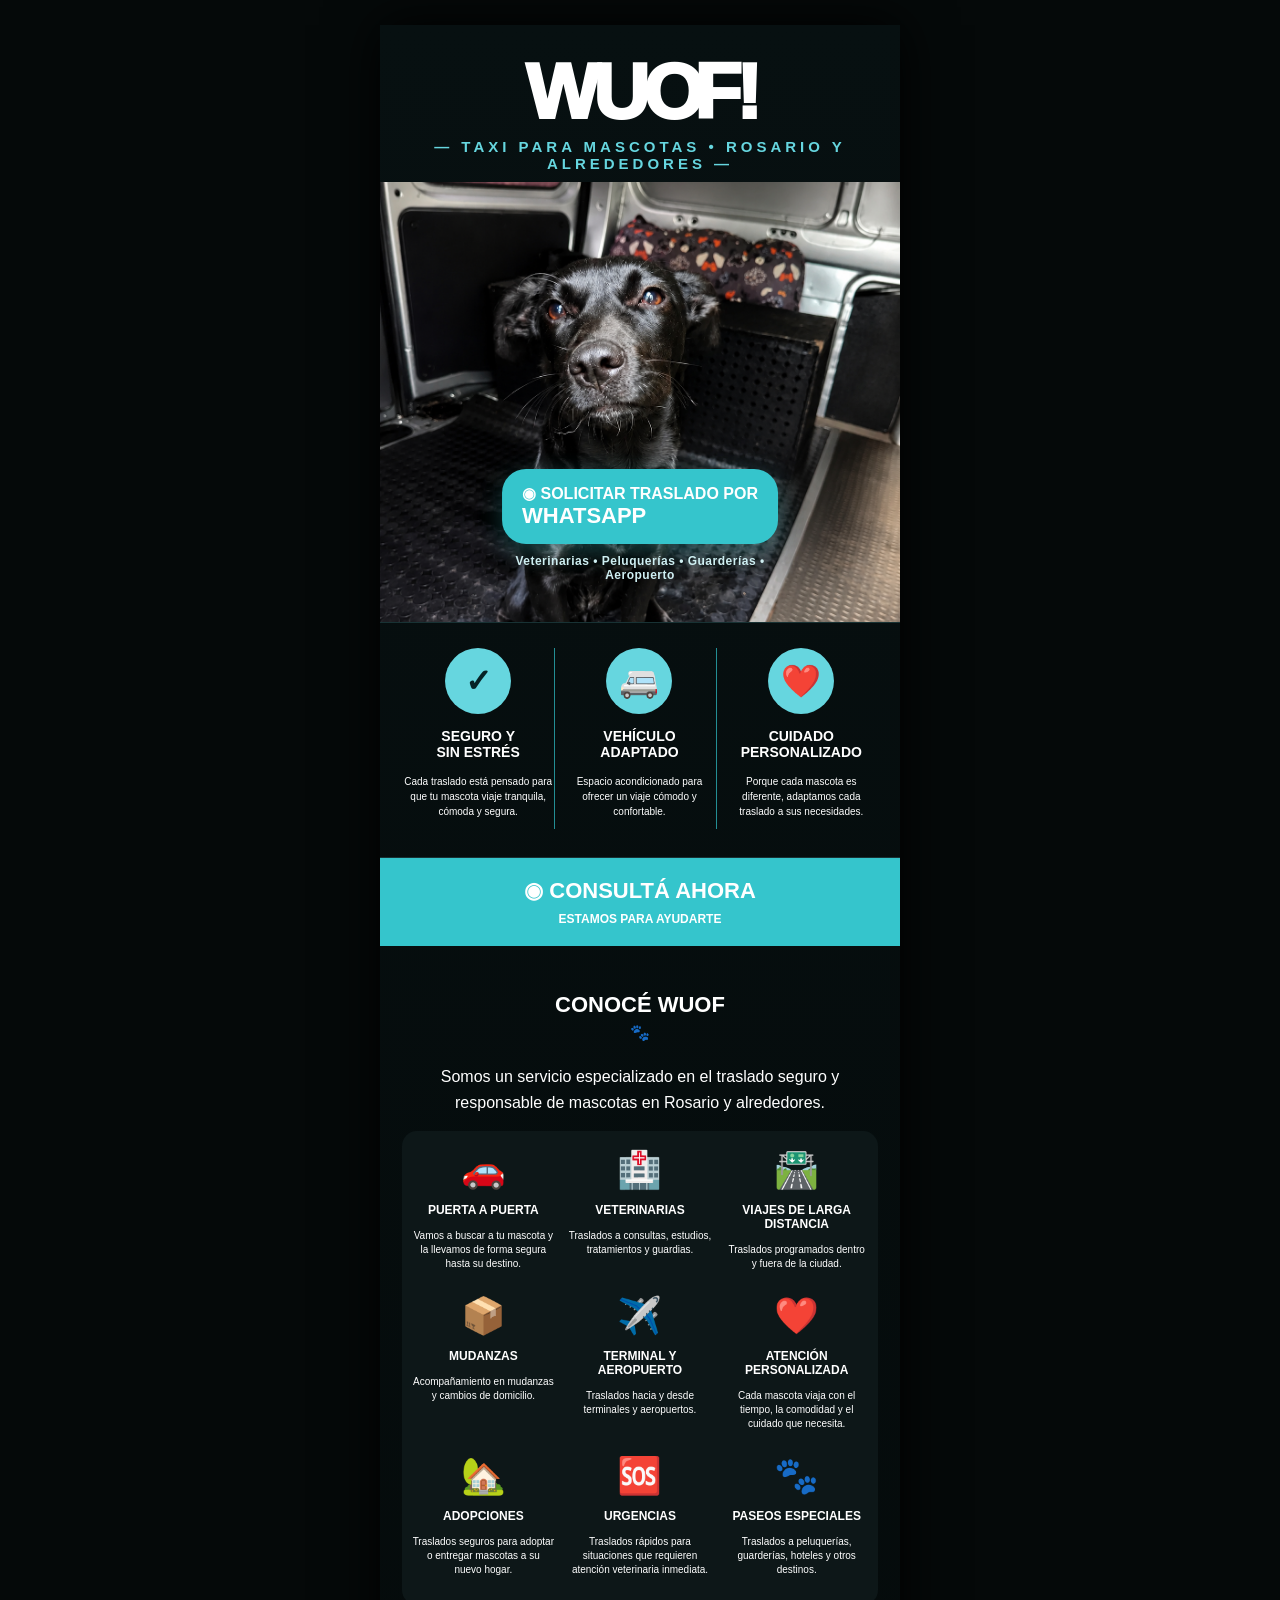
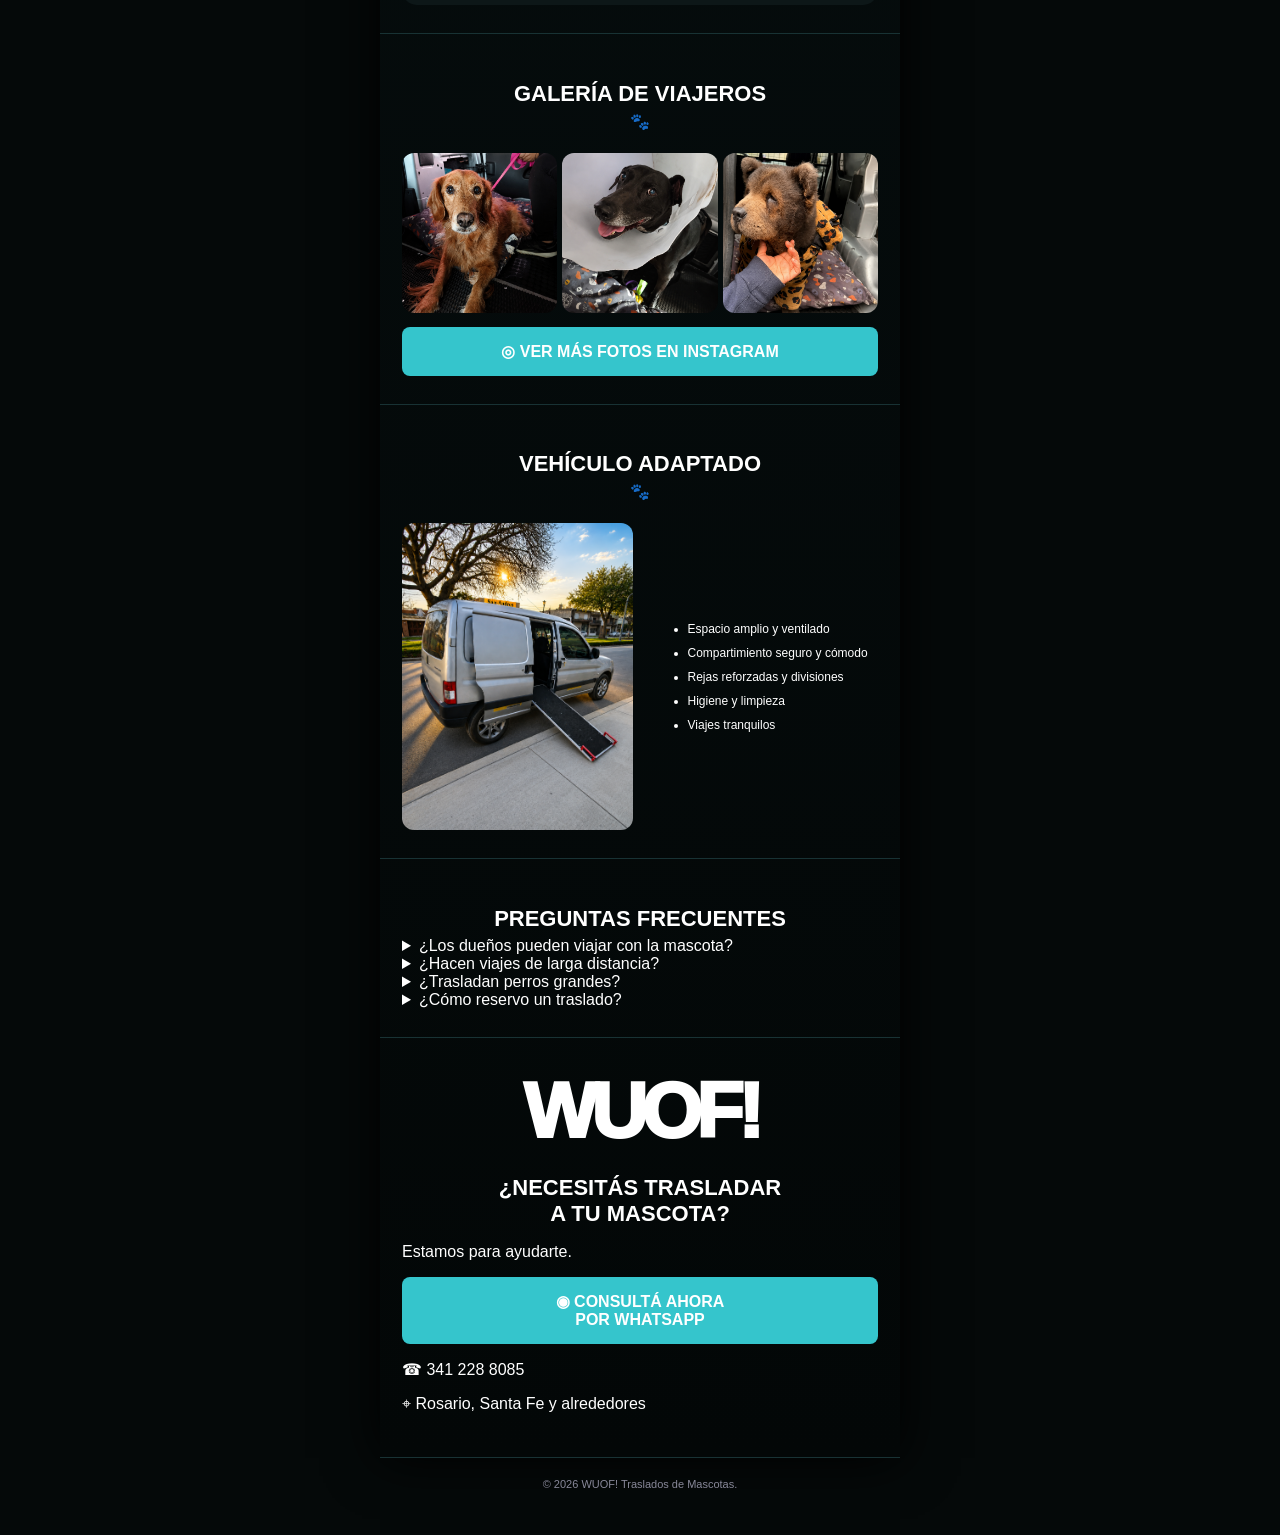
==== index.html @ 1bfb5308 "Update index.html" ====
<!DOCTYPE html>

<html lang="es">
<head>
<meta charset="utf-8"/>
<meta content="width=device-width,initial-scale=1" name="viewport"/>

<title>WUOF! Traslados de Mascotas Rosario</title>
<meta content="Traslados de mascotas en Rosario y alrededores. Viajes seguros, cómodos y puerta a puerta." name="description"/>
<link href="styles.css" rel="stylesheet"/>
</head>
   <!-- Google tag (gtag.js) -->
<script async src="https://www.googletagmanager.com/gtag/js?id=G-V765G25Z3Q"></script>
<script>
  window.dataLayer = window.dataLayer || [];
  function gtag(){dataLayer.push(arguments);}
  gtag('js', new Date());

  gtag('config', 'G-V765G25Z3Q');
</script>
<body>
<main>
<section class="hero">
<div class="brand">WU<span>O</span>F!</div>
<div class="subtitle">— TAXI PARA MASCOTAS • ROSARIO Y ALREDEDORES —</div>
<div class="hero-photo"></div>
<div class="hero-copy">
<a class="btn"    href="https://wa.me/543412288085"    onclick="gtag('event','conversion',{'send_to':'AW-17655252370/CONVERSION_LABEL'});">◉  SOLICITAR TRASLADO POR<br/><b>WHATSAPP</b></a><p class="hero-mini">Veterinarias • Peluquerías • Guarderías • Aeropuerto</p></div>
</section>
<section class="features">
<article><div class="icon">✓</div><h3>SEGURO Y<br/>SIN ESTRÉS</h3><p>Cada traslado está pensado para que tu mascota viaje tranquila, cómoda y segura.</p></article>
<article><div class="icon">🚐</div><h3>VEHÍCULO<br/>ADAPTADO</h3><p>Espacio acondicionado para ofrecer un viaje cómodo y confortable.</p></article>
<article><div class="icon">❤️</div><h3>CUIDADO<br/>PERSONALIZADO</h3><p>Porque cada mascota es diferente, adaptamos cada traslado a sus necesidades.</p></article>
</section>
<a class="cta-wide"    href="https://wa.me/543412288085"    onclick="gtag('event','conversion',{'send_to':'AW-17655252370/CONVERSION_LABEL'});">◉ CONSULTÁ AHORA<small>ESTAMOS PARA AYUDARTE</small></a>
<section>
<h2>CONOCÉ WUOF</h2><div class="paw">🐾</div>
<p class="intro">Somos un servicio especializado en el traslado seguro y responsable de mascotas en Rosario y alrededores.</p>
<div class="grid">
<article><b>🚗</b><h3>PUERTA A PUERTA</h3><p>Vamos a buscar a tu mascota y la llevamos de forma segura hasta su destino.</p></article>
<article><b>🏥</b><h3>VETERINARIAS</h3><p>Traslados a consultas, estudios, tratamientos y guardias.</p></article>
<article><b>🛣️</b><h3>VIAJES DE LARGA DISTANCIA</h3><p>Traslados programados dentro y fuera de la ciudad.</p></article>
<article><b>📦</b><h3>MUDANZAS</h3><p>Acompañamiento en mudanzas y cambios de domicilio.</p></article>
<article><b>✈️</b><h3>TERMINAL Y AEROPUERTO</h3><p>Traslados hacia y desde terminales y aeropuertos.</p></article>
<article><b>❤️</b><h3>ATENCIÓN PERSONALIZADA</h3><p>Cada mascota viaja con el tiempo, la comodidad y el cuidado que necesita.</p></article>
<article><b>🏡</b><h3>ADOPCIONES</h3><p>Traslados seguros para adoptar o entregar mascotas a su nuevo hogar.</p></article>
<article><b>🆘</b><h3>URGENCIAS</h3><p>Traslados rápidos para situaciones que requieren atención veterinaria inmediata.</p></article>
<article><b>🐾</b><h3>PASEOS ESPECIALES</h3><p>Traslados a peluquerías, guarderías, hoteles y otros destinos.</p></article>
</div>
</section>
<section><h2>GALERÍA DE VIAJEROS</h2><div class="paw">🐾</div>
<div class="gallery">
<img alt="" src="hero5.png"/>
<img alt="" src="hero4.png"/>
<img alt="" src="hero3.png"/>
</div>
<a class="btn block" href="https://www.instagram.com/taximascotasrosario/">◎ VER MÁS FOTOS EN INSTAGRAM</a></section>
<section><h2>VEHÍCULO ADAPTADO</h2><div class="paw">🐾</div>
<div class="vehicle"><img alt="Vehículo" src="hero.png" style="width:100%;border-radius:12px"/><ul><li>Espacio amplio y ventilado</li><li>Compartimiento seguro y cómodo</li><li>Rejas reforzadas y divisiones</li><li>Higiene y limpieza</li><li>Viajes tranquilos</li></ul></div>
</section>
<section><h2>PREGUNTAS FRECUENTES</h2>
<details><summary>¿Los dueños pueden viajar con la mascota?</summary><p>Si, trasladamos a la mascota y a su dueño o tutor responsable.</p></details>
<details><summary>¿Hacen viajes de larga distancia?</summary><p>Sí, realizamos viajes programados. Consultá destino y disponibilidad.</p></details>
<details><summary>¿Trasladan perros grandes?</summary><p>Si, trasladamos perros de todos los tamaños y peso.</p></details>
<details><summary>¿Cómo reservo un traslado?</summary><p>Escribinos por WhatsApp con origen, destino, fecha y datos de tu mascota.</p></details>
</section>
<section class="contact" id="contacto"><div class="brand small">WUOF!</div><h2>¿NECESITÁS TRASLADAR<br/>A TU MASCOTA?</h2><p>Estamos para ayudarte.</p>
<a class="btn block"    href="https://wa.me/543412288085"    onclick="gtag('event','conversion',{'send_to':'AW-17655252370/CONVERSION_LABEL'});">◉ CONSULTÁ AHORA<br/>POR WHATSAPP</a>
<p class="phone">☎ 341 228 8085</p><p>⌖ Rosario, Santa Fe y alrededores</p></section>
</main>
<footer>© 2026 WUOF! Traslados de Mascotas.</footer>
</body></html>
---- styles.css ----
*{box-sizing:border-box}html{scroll-behavior:smooth}body{margin:0;background:#050909;color:#fff;font-family:Arial,sans-serif}
main{max-width:520px;margin:auto;background:linear-gradient(#071011,#030707)}section{padding:28px 22px;border-bottom:1px solid #183234}
.hero{padding:22px 0 0;position:relative}.brand{text-align:center;font-weight:1000;font-size:78px;letter-spacing:-6px}.brand span{letter-spacing:-10px}.subtitle{text-align:center;color:#66D6DF;font-weight:800;letter-spacing:4px;margin-bottom:10px}
.hero-photo{height:440px;background:url("hero2.png") center center/cover no-repeat;position:relative}.hero-photo:after{display:none}
.hero-copy{
position:absolute;
left:50%;
bottom:28px;
transform:translateX(-50%);
}
.hero-copy .btn{
display:block;
width:max-content;
margin:0;
}
.btn,.cta-wide{background:#35c5cc;color:#fff;text-decoration:none;font-weight:900;border-radius:24px;padding:15px 20px;display:inline-block}
.btn b{font-size:22px}
.features{display:grid;grid-template-columns:repeat(3,1fr);gap:8px;text-align:center;padding-top:25px}
.features article{border-right:1px solid #238e94}.features article:last-child{border:0}
.icon{width:66px;height:66px;border-radius:50%;background:#66D6DF;color:#062225;margin:auto;display:grid;place-items:center;font-size:32px;font-weight:bold}
.features h3{font-size:14px}.features p{font-size:10px;line-height:1.5}
.cta-wide{display:block;border-radius:0;font-size:22px;padding:20px 30px;text-align:center}
.cta-wide small{display:block;font-size:12px;margin:8px 0 0}
h2{text-align:center;font-size:22px;margin-bottom:5px}.paw{text-align:center;color:#66D6DF;margin-bottom:22px}
.intro{text-align:center;line-height:1.6}
.grid{display:grid;grid-template-columns:repeat(3,1fr);gap:14px;background:#0d1718;border-radius:15px;padding:18px 10px}
.grid article{text-align:center}.grid b{font-size:36px;color:#66D6DF}.grid h3{font-size:12px}.grid p{font-size:10px;line-height:1.4}
.gallery{display:grid;grid-template-columns:repeat(3,1fr);gap:5px}
.gallery img{width:100%;height:160px;object-fit:cover;border-radius:12px;display:block}
.block{display:block;text-align:center;margin-top:14px;border-radius:8px}
.vehicle{display:grid;grid-template-columns:1fr 1fr;gap:15px;align-items:center}
.vehicle li{font-size:12px;margin:10px 0}
.social,.reviews,details,.contact,.phone,footer{@media false{}}
footer{max-width:520px;margin:auto;text-align:center;padding:20px;color:#889;font-size:11px}
@media(min-width:700px){body{padding:25px 0}main{box-shadow:0 0 50px #000}}


/* V2 minimal */
.subtitle{font-size:15px}
.hero-mini{
 text-align:center;
 color:#cfeff2;
 font-size:12px;
 font-weight:700;
 margin-top:10px;
 letter-spacing:.5px;
}
.hero-copy .btn{
 box-shadow:0 8px 24px rgba(53,197,204,.28);
}
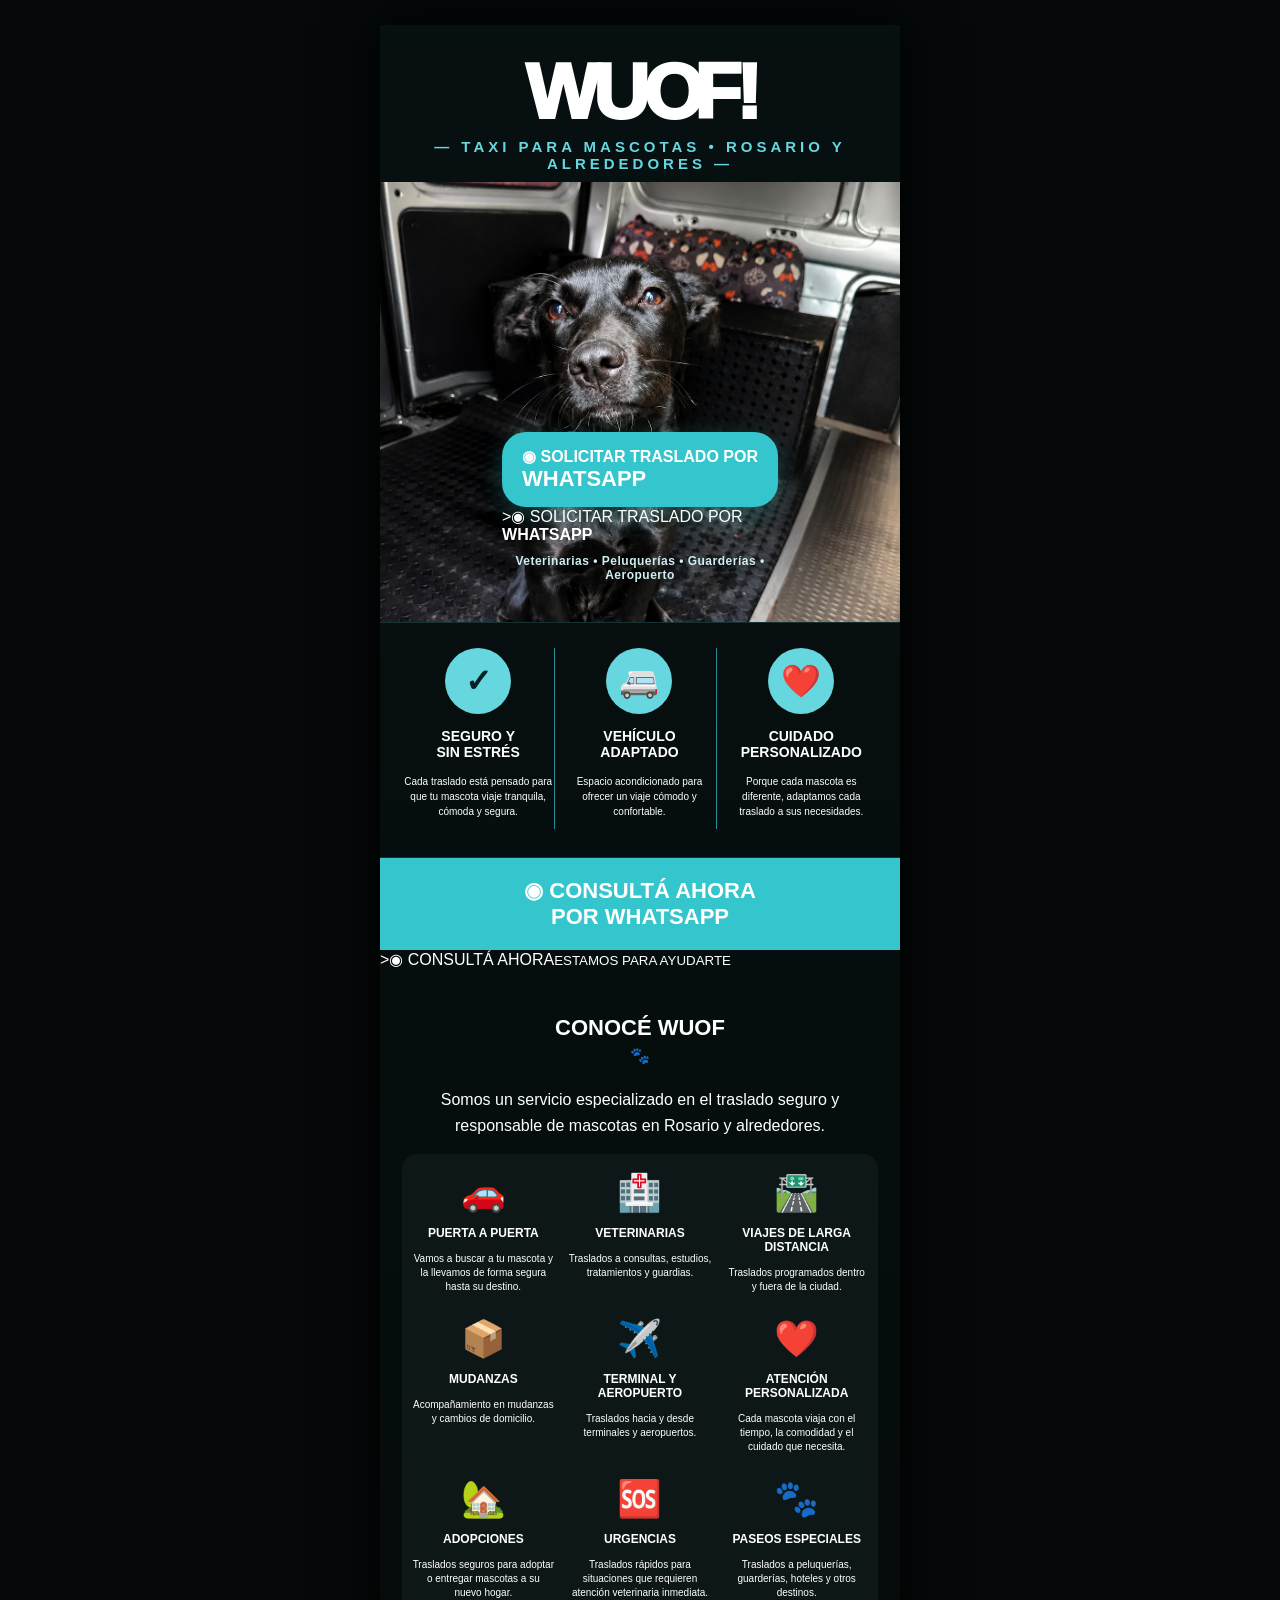
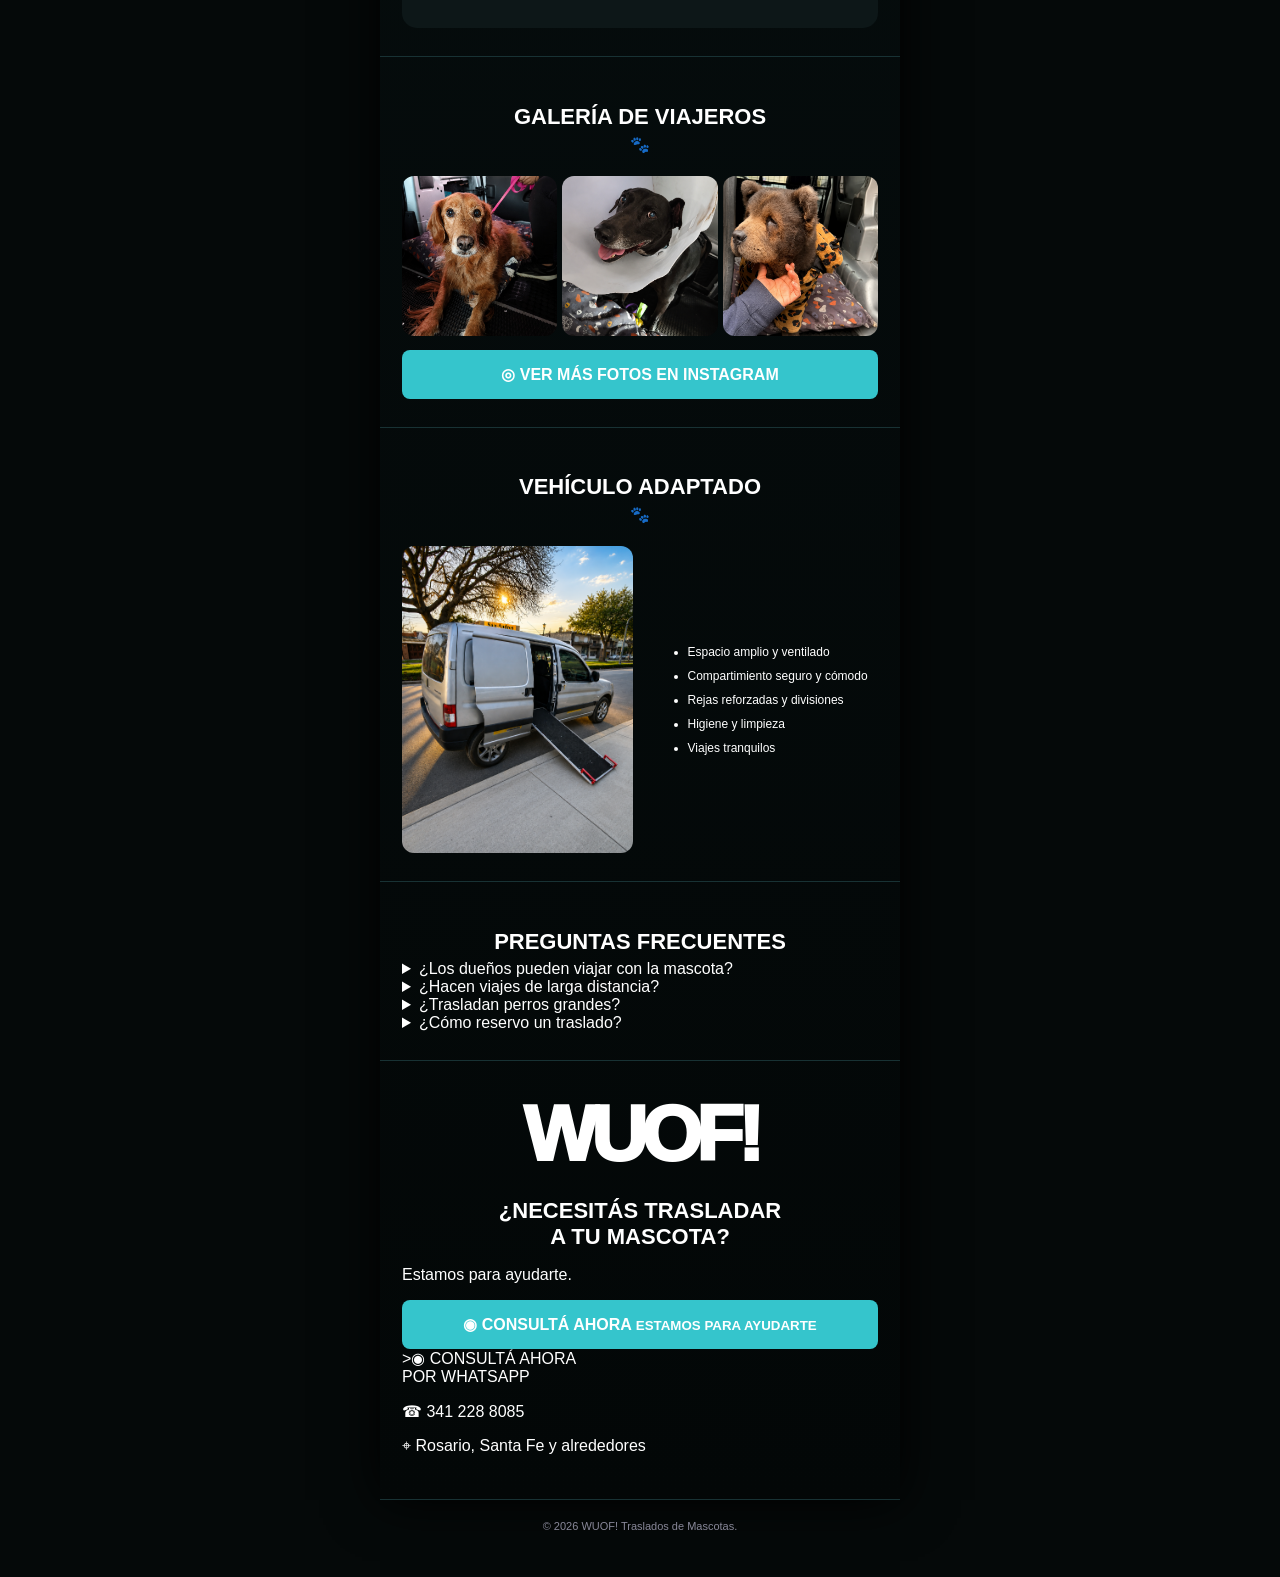
==== commit 03121082: "Update index.html" ====
--- a/index.html
+++ b/index.html
@@ -9,14 +9,30 @@
 <meta content="Traslados de mascotas en Rosario y alrededores. Viajes seguros, cómodos y puerta a puerta." name="description"/>
 <link href="styles.css" rel="stylesheet"/>
 </head>
-   <!-- Google tag (gtag.js) -->
-<script async src="https://www.googletagmanager.com/gtag/js?id=G-V765G25Z3Q"></script>
+<!-- Google tag (gtag.js) -->
+<script async src="https://www.googletagmanager.com/gtag/js?id=AW-17179407943"></script>
 <script>
-  window.dataLayer = window.dataLayer || [];
-  function gtag(){dataLayer.push(arguments);}
-  gtag('js', new Date());
+window.dataLayer = window.dataLayer || [];
+function gtag(){dataLayer.push(arguments);}
+gtag('js', new Date());
 
-  gtag('config', 'G-V765G25Z3Q');
+gtag('config', 'AW-17179407943');
+gtag('config', 'G-V765G25Z3Q');
+
+function gtag_report_conversion(url) {
+  var callback = function () {
+    if (typeof(url) != 'undefined') {
+      window.location = url;
+    }
+  };
+
+  gtag('event', 'conversion', {
+      'send_to': 'AW-17179407943/Vd4JCInghocdEMfs4_8_',
+      'event_callback': callback
+  });
+
+  return false;
+}
 </script>
 <body>
 <main>
@@ -25,14 +41,14 @@
 <div class="subtitle">— TAXI PARA MASCOTAS • ROSARIO Y ALREDEDORES —</div>
 <div class="hero-photo"></div>
 <div class="hero-copy">
-<a class="btn"    href="https://wa.me/543412288085"    onclick="gtag('event','conversion',{'send_to':'AW-17655252370/CONVERSION_LABEL'});">◉  SOLICITAR TRASLADO POR<br/><b>WHATSAPP</b></a><p class="hero-mini">Veterinarias • Peluquerías • Guarderías • Aeropuerto</p></div>
+<a class="btn"    href="https://wa.me/543412288085"    <a class="btn"    href="https://wa.me/543412288085"    onclick="return gtag_report_conversion('https://wa.me/543412288085');">    ◉ SOLICITAR TRASLADO POR<br>    <b>WHATSAPP</b> </a>>◉  SOLICITAR TRASLADO POR<br/><b>WHATSAPP</b></a><p class="hero-mini">Veterinarias • Peluquerías • Guarderías • Aeropuerto</p></div>
 </section>
 <section class="features">
 <article><div class="icon">✓</div><h3>SEGURO Y<br/>SIN ESTRÉS</h3><p>Cada traslado está pensado para que tu mascota viaje tranquila, cómoda y segura.</p></article>
 <article><div class="icon">🚐</div><h3>VEHÍCULO<br/>ADAPTADO</h3><p>Espacio acondicionado para ofrecer un viaje cómodo y confortable.</p></article>
 <article><div class="icon">❤️</div><h3>CUIDADO<br/>PERSONALIZADO</h3><p>Porque cada mascota es diferente, adaptamos cada traslado a sus necesidades.</p></article>
 </section>
-<a class="cta-wide"    href="https://wa.me/543412288085"    onclick="gtag('event','conversion',{'send_to':'AW-17655252370/CONVERSION_LABEL'});">◉ CONSULTÁ AHORA<small>ESTAMOS PARA AYUDARTE</small></a>
+<a class="cta-wide"    href="https://wa.me/543412288085"    <a class="btn block"    href="https://wa.me/543412288085"    onclick="return gtag_report_conversion('https://wa.me/543412288085');">    ◉ CONSULTÁ AHORA<br>    POR WHATSAPP </a>>◉ CONSULTÁ AHORA<small>ESTAMOS PARA AYUDARTE</small></a>
 <section>
 <h2>CONOCÉ WUOF</h2><div class="paw">🐾</div>
 <p class="intro">Somos un servicio especializado en el traslado seguro y responsable de mascotas en Rosario y alrededores.</p>
@@ -65,7 +81,7 @@
 <details><summary>¿Cómo reservo un traslado?</summary><p>Escribinos por WhatsApp con origen, destino, fecha y datos de tu mascota.</p></details>
 </section>
 <section class="contact" id="contacto"><div class="brand small">WUOF!</div><h2>¿NECESITÁS TRASLADAR<br/>A TU MASCOTA?</h2><p>Estamos para ayudarte.</p>
-<a class="btn block"    href="https://wa.me/543412288085"    onclick="gtag('event','conversion',{'send_to':'AW-17655252370/CONVERSION_LABEL'});">◉ CONSULTÁ AHORA<br/>POR WHATSAPP</a>
+<a class="btn block"    href="https://wa.me/543412288085"    <a class="cta-wide"    href="https://wa.me/543412288085"    onclick="return gtag_report_conversion('https://wa.me/543412288085');">    ◉ CONSULTÁ AHORA    <small>ESTAMOS PARA AYUDARTE</small> </a>>◉ CONSULTÁ AHORA<br/>POR WHATSAPP</a>
 <p class="phone">☎ 341 228 8085</p><p>⌖ Rosario, Santa Fe y alrededores</p></section>
 </main>
 <footer>© 2026 WUOF! Traslados de Mascotas.</footer>
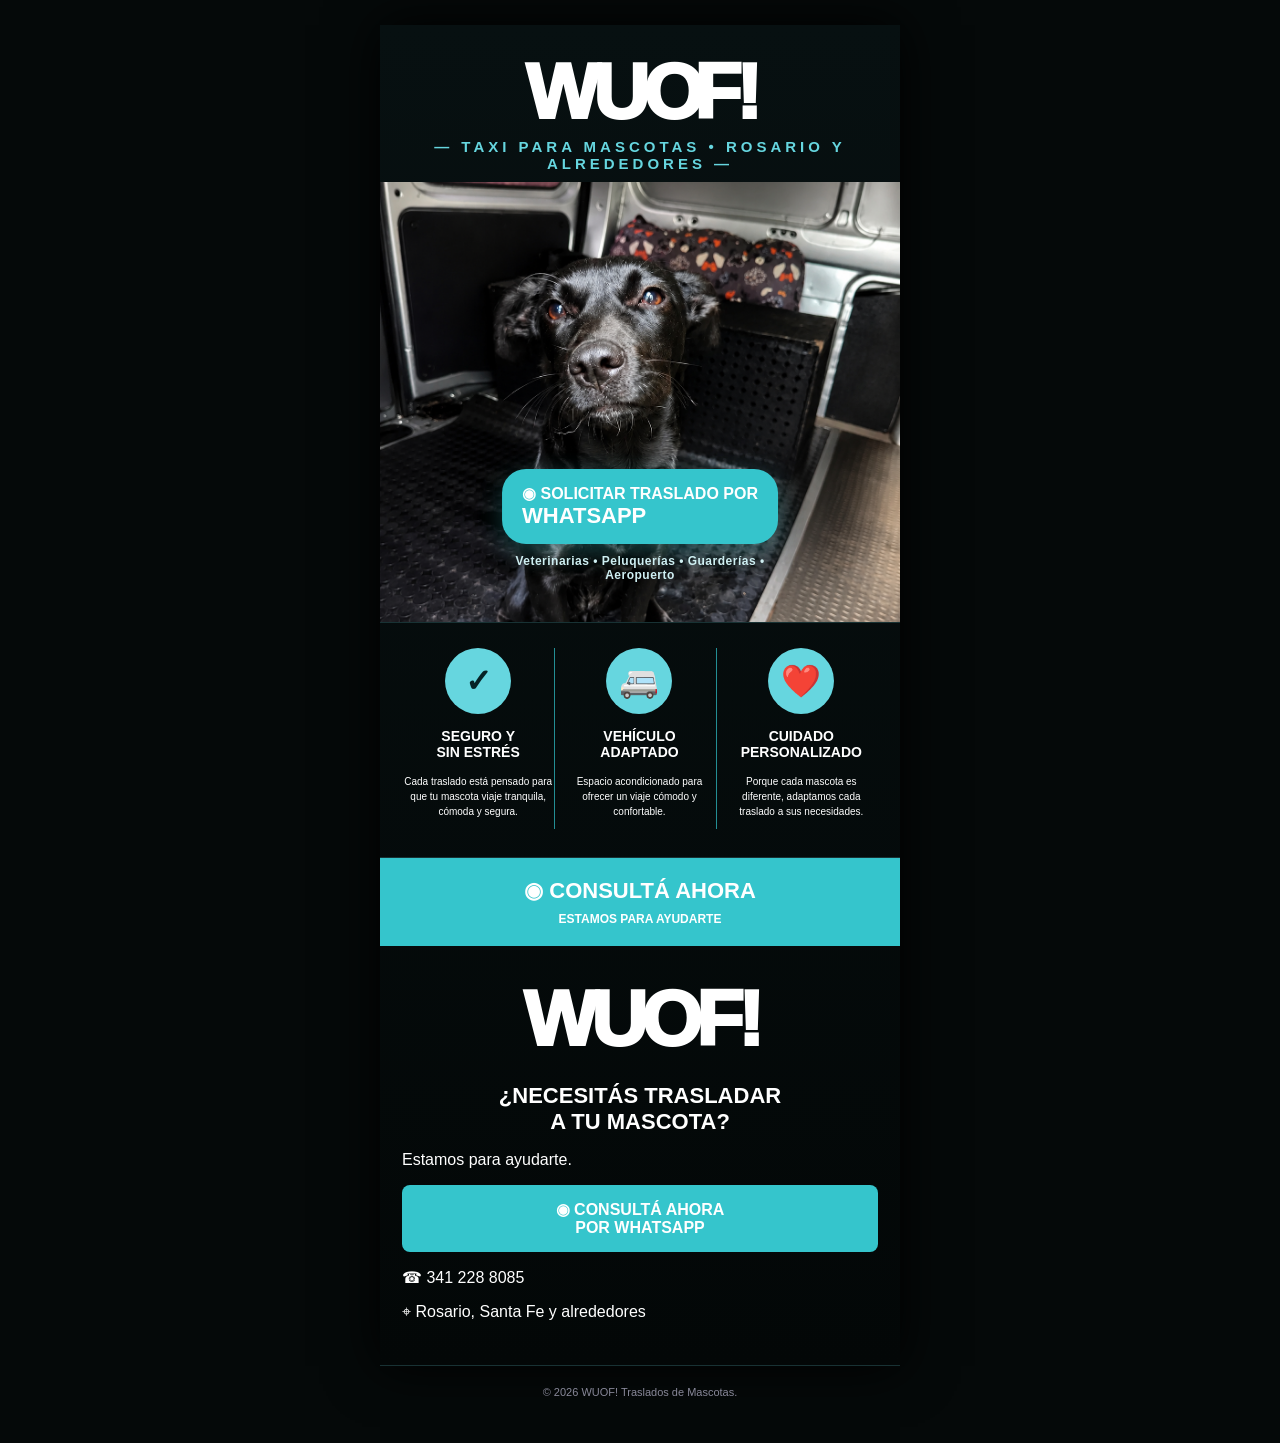
==== commit b2920db5: "Update index.html" ====
--- a/index.html
+++ b/index.html
@@ -1,88 +1,161 @@
 <!DOCTYPE html>
+<html lang="es">
 
-<html lang="es">
 <head>
-<meta charset="utf-8"/>
-<meta content="width=device-width,initial-scale=1" name="viewport"/>
+<meta charset="utf-8">
+<meta name="viewport" content="width=device-width, initial-scale=1">
 
 <title>WUOF! Traslados de Mascotas Rosario</title>
-<meta content="Traslados de mascotas en Rosario y alrededores. Viajes seguros, cómodos y puerta a puerta." name="description"/>
-<link href="styles.css" rel="stylesheet"/>
-</head>
-<!-- Google tag (gtag.js) -->
+
+<meta
+  name="description"
+  content="Traslados de mascotas en Rosario y alrededores. Viajes seguros, cómodos y puerta a puerta.">
+
+<link rel="stylesheet" href="styles.css">
+
+<!-- Google Ads + Analytics -->
 <script async src="https://www.googletagmanager.com/gtag/js?id=AW-17179407943"></script>
+
 <script>
 window.dataLayer = window.dataLayer || [];
-function gtag(){dataLayer.push(arguments);}
+
+function gtag() {
+  dataLayer.push(arguments);
+}
+
 gtag('js', new Date());
 
 gtag('config', 'AW-17179407943');
 gtag('config', 'G-V765G25Z3Q');
 
 function gtag_report_conversion(url) {
+
   var callback = function () {
-    if (typeof(url) != 'undefined') {
+
+    if (typeof(url) !== 'undefined') {
       window.location = url;
     }
+
   };
 
   gtag('event', 'conversion', {
-      'send_to': 'AW-17179407943/Vd4JCInghocdEMfs4_8_',
-      'event_callback': callback
+    'send_to': 'AW-17179407943/Vd4JCInghocdEMfs4_8_',
+    'event_callback': callback
   });
 
   return false;
 }
 </script>
+
+</head>
+
 <body>
+
 <main>
+
 <section class="hero">
+
 <div class="brand">WU<span>O</span>F!</div>
-<div class="subtitle">— TAXI PARA MASCOTAS • ROSARIO Y ALREDEDORES —</div>
+
+<div class="subtitle">
+— TAXI PARA MASCOTAS • ROSARIO Y ALREDEDORES —
+</div>
+
 <div class="hero-photo"></div>
+
 <div class="hero-copy">
-<a class="btn"    href="https://wa.me/543412288085"    <a class="btn"    href="https://wa.me/543412288085"    onclick="return gtag_report_conversion('https://wa.me/543412288085');">    ◉ SOLICITAR TRASLADO POR<br>    <b>WHATSAPP</b> </a>>◉  SOLICITAR TRASLADO POR<br/><b>WHATSAPP</b></a><p class="hero-mini">Veterinarias • Peluquerías • Guarderías • Aeropuerto</p></div>
+
+<a
+  class="btn"
+  href="https://wa.me/543412288085"
+  onclick="return gtag_report_conversion('https://wa.me/543412288085');">
+
+  ◉ SOLICITAR TRASLADO POR<br>
+  <b>WHATSAPP</b>
+
+</a>
+
+<p class="hero-mini">
+Veterinarias • Peluquerías • Guarderías • Aeropuerto
+</p>
+
+</div>
+
 </section>
+
 <section class="features">
-<article><div class="icon">✓</div><h3>SEGURO Y<br/>SIN ESTRÉS</h3><p>Cada traslado está pensado para que tu mascota viaje tranquila, cómoda y segura.</p></article>
-<article><div class="icon">🚐</div><h3>VEHÍCULO<br/>ADAPTADO</h3><p>Espacio acondicionado para ofrecer un viaje cómodo y confortable.</p></article>
-<article><div class="icon">❤️</div><h3>CUIDADO<br/>PERSONALIZADO</h3><p>Porque cada mascota es diferente, adaptamos cada traslado a sus necesidades.</p></article>
+
+<article>
+<div class="icon">✓</div>
+<h3>SEGURO Y<br>SIN ESTRÉS</h3>
+<p>
+Cada traslado está pensado para que tu mascota viaje tranquila,
+cómoda y segura.
+</p>
+</article>
+
+<article>
+<div class="icon">🚐</div>
+<h3>VEHÍCULO<br>ADAPTADO</h3>
+<p>
+Espacio acondicionado para ofrecer un viaje cómodo y confortable.
+</p>
+</article>
+
+<article>
+<div class="icon">❤️</div>
+<h3>CUIDADO<br>PERSONALIZADO</h3>
+<p>
+Porque cada mascota es diferente, adaptamos cada traslado
+a sus necesidades.
+</p>
+</article>
+
 </section>
-<a class="cta-wide"    href="https://wa.me/543412288085"    <a class="btn block"    href="https://wa.me/543412288085"    onclick="return gtag_report_conversion('https://wa.me/543412288085');">    ◉ CONSULTÁ AHORA<br>    POR WHATSAPP </a>>◉ CONSULTÁ AHORA<small>ESTAMOS PARA AYUDARTE</small></a>
-<section>
-<h2>CONOCÉ WUOF</h2><div class="paw">🐾</div>
-<p class="intro">Somos un servicio especializado en el traslado seguro y responsable de mascotas en Rosario y alrededores.</p>
-<div class="grid">
-<article><b>🚗</b><h3>PUERTA A PUERTA</h3><p>Vamos a buscar a tu mascota y la llevamos de forma segura hasta su destino.</p></article>
-<article><b>🏥</b><h3>VETERINARIAS</h3><p>Traslados a consultas, estudios, tratamientos y guardias.</p></article>
-<article><b>🛣️</b><h3>VIAJES DE LARGA DISTANCIA</h3><p>Traslados programados dentro y fuera de la ciudad.</p></article>
-<article><b>📦</b><h3>MUDANZAS</h3><p>Acompañamiento en mudanzas y cambios de domicilio.</p></article>
-<article><b>✈️</b><h3>TERMINAL Y AEROPUERTO</h3><p>Traslados hacia y desde terminales y aeropuertos.</p></article>
-<article><b>❤️</b><h3>ATENCIÓN PERSONALIZADA</h3><p>Cada mascota viaja con el tiempo, la comodidad y el cuidado que necesita.</p></article>
-<article><b>🏡</b><h3>ADOPCIONES</h3><p>Traslados seguros para adoptar o entregar mascotas a su nuevo hogar.</p></article>
-<article><b>🆘</b><h3>URGENCIAS</h3><p>Traslados rápidos para situaciones que requieren atención veterinaria inmediata.</p></article>
-<article><b>🐾</b><h3>PASEOS ESPECIALES</h3><p>Traslados a peluquerías, guarderías, hoteles y otros destinos.</p></article>
-</div>
+
+<a
+  class="cta-wide"
+  href="https://wa.me/543412288085"
+  onclick="return gtag_report_conversion('https://wa.me/543412288085');">
+
+  ◉ CONSULTÁ AHORA
+  <small>ESTAMOS PARA AYUDARTE</small>
+
+</a>
+
+<!-- ACA DEJÁS TODAS TUS SECCIONES TAL COMO YA LAS TENÉS -->
+
+<section class="contact" id="contacto">
+
+<div class="brand small">WUOF!</div>
+
+<h2>
+¿NECESITÁS TRASLADAR<br>
+A TU MASCOTA?
+</h2>
+
+<p>Estamos para ayudarte.</p>
+
+<a
+  class="btn block"
+  href="https://wa.me/543412288085"
+  onclick="return gtag_report_conversion('https://wa.me/543412288085');">
+
+  ◉ CONSULTÁ AHORA<br>
+  POR WHATSAPP
+
+</a>
+
+<p class="phone">☎ 341 228 8085</p>
+<p>⌖ Rosario, Santa Fe y alrededores</p>
+
 </section>
-<section><h2>GALERÍA DE VIAJEROS</h2><div class="paw">🐾</div>
-<div class="gallery">
-<img alt="" src="hero5.png"/>
-<img alt="" src="hero4.png"/>
-<img alt="" src="hero3.png"/>
-</div>
-<a class="btn block" href="https://www.instagram.com/taximascotasrosario/">◎ VER MÁS FOTOS EN INSTAGRAM</a></section>
-<section><h2>VEHÍCULO ADAPTADO</h2><div class="paw">🐾</div>
-<div class="vehicle"><img alt="Vehículo" src="hero.png" style="width:100%;border-radius:12px"/><ul><li>Espacio amplio y ventilado</li><li>Compartimiento seguro y cómodo</li><li>Rejas reforzadas y divisiones</li><li>Higiene y limpieza</li><li>Viajes tranquilos</li></ul></div>
-</section>
-<section><h2>PREGUNTAS FRECUENTES</h2>
-<details><summary>¿Los dueños pueden viajar con la mascota?</summary><p>Si, trasladamos a la mascota y a su dueño o tutor responsable.</p></details>
-<details><summary>¿Hacen viajes de larga distancia?</summary><p>Sí, realizamos viajes programados. Consultá destino y disponibilidad.</p></details>
-<details><summary>¿Trasladan perros grandes?</summary><p>Si, trasladamos perros de todos los tamaños y peso.</p></details>
-<details><summary>¿Cómo reservo un traslado?</summary><p>Escribinos por WhatsApp con origen, destino, fecha y datos de tu mascota.</p></details>
-</section>
-<section class="contact" id="contacto"><div class="brand small">WUOF!</div><h2>¿NECESITÁS TRASLADAR<br/>A TU MASCOTA?</h2><p>Estamos para ayudarte.</p>
-<a class="btn block"    href="https://wa.me/543412288085"    <a class="cta-wide"    href="https://wa.me/543412288085"    onclick="return gtag_report_conversion('https://wa.me/543412288085');">    ◉ CONSULTÁ AHORA    <small>ESTAMOS PARA AYUDARTE</small> </a>>◉ CONSULTÁ AHORA<br/>POR WHATSAPP</a>
-<p class="phone">☎ 341 228 8085</p><p>⌖ Rosario, Santa Fe y alrededores</p></section>
+
 </main>
-<footer>© 2026 WUOF! Traslados de Mascotas.</footer>
-</body></html>
+
+<footer>
+© 2026 WUOF! Traslados de Mascotas.
+</footer>
+
+</body>
+</html>
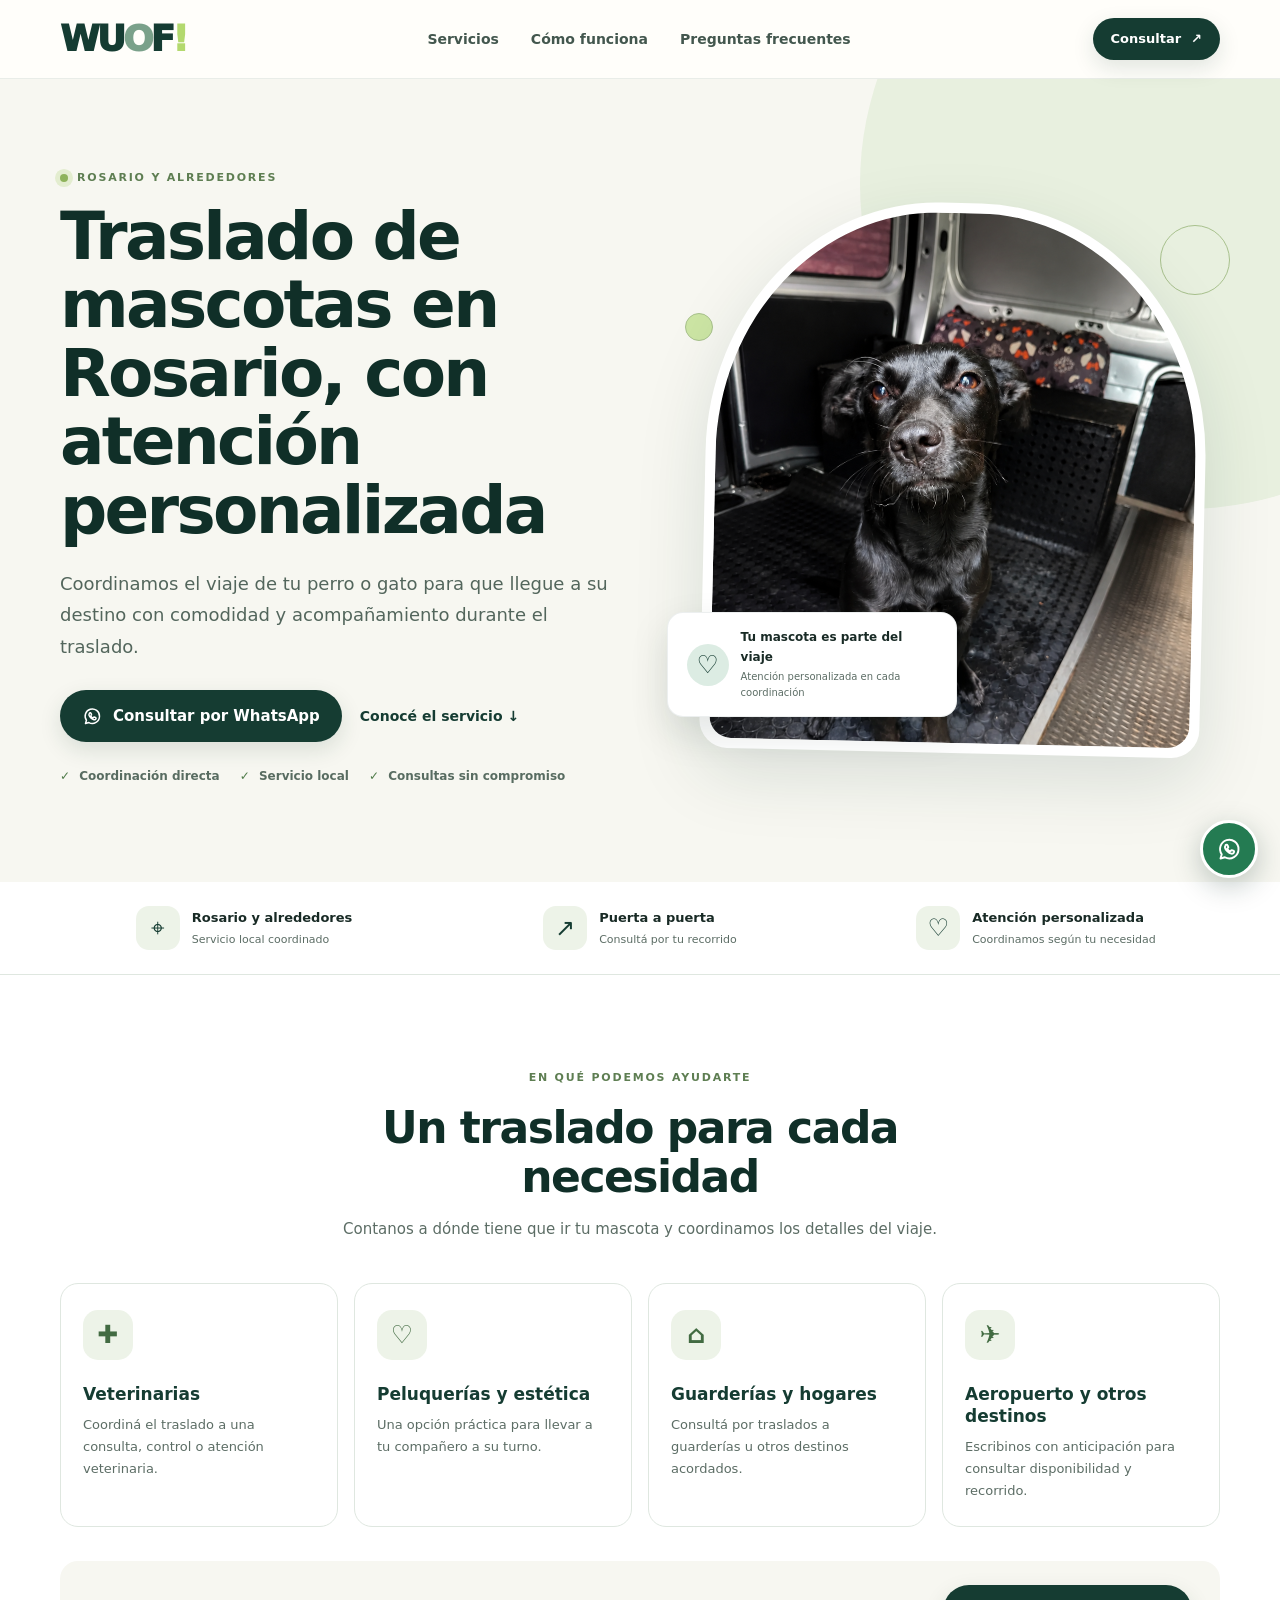
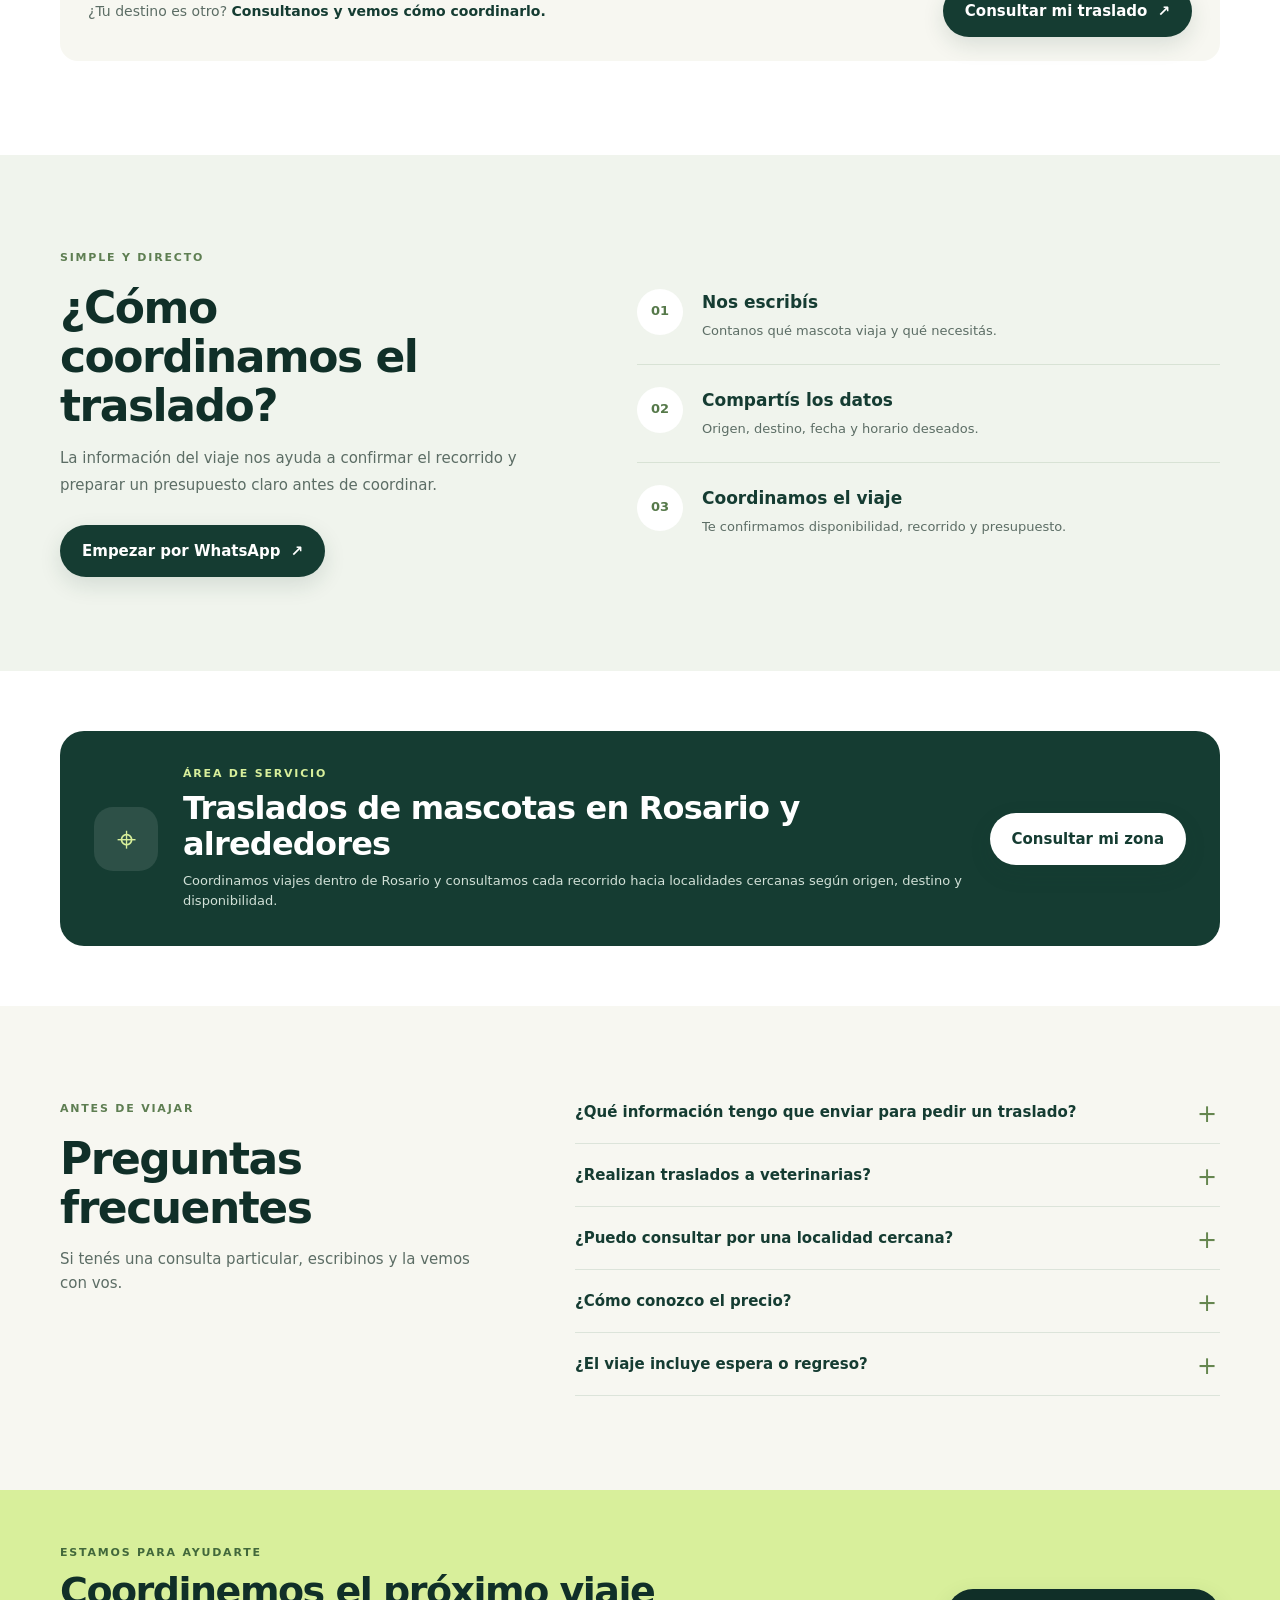
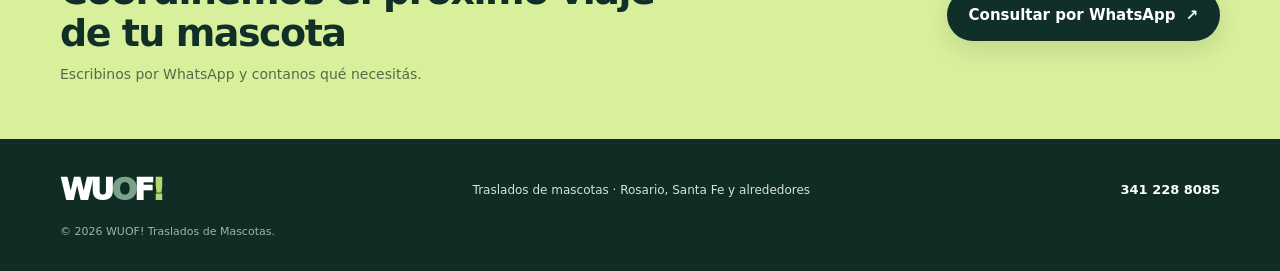
==== commit a9d31ac9: "Add files via upload" ====
--- a/index.html
+++ b/index.html
@@ -1,161 +1,222 @@
-<!DOCTYPE html>
-<html lang="es">
-
+<!doctype html>
+<html lang="es-AR">
 <head>
-<meta charset="utf-8">
-<meta name="viewport" content="width=device-width, initial-scale=1">
-
-<title>WUOF! Traslados de Mascotas Rosario</title>
-
-<meta
-  name="description"
-  content="Traslados de mascotas en Rosario y alrededores. Viajes seguros, cómodos y puerta a puerta.">
-
-<link rel="stylesheet" href="styles.css">
-
-<!-- Google Ads + Analytics -->
-<script async src="https://www.googletagmanager.com/gtag/js?id=AW-17179407943"></script>
-
-<script>
-window.dataLayer = window.dataLayer || [];
-
-function gtag() {
-  dataLayer.push(arguments);
-}
-
-gtag('js', new Date());
-
-gtag('config', 'AW-17179407943');
-gtag('config', 'G-V765G25Z3Q');
-
-function gtag_report_conversion(url) {
-
-  var callback = function () {
-
-    if (typeof(url) !== 'undefined') {
-      window.location = url;
-    }
-
-  };
-
-  gtag('event', 'conversion', {
-    'send_to': 'AW-17179407943/Vd4JCInghocdEMfs4_8_',
-    'event_callback': callback
-  });
-
-  return false;
-}
-</script>
-
+  <meta charset="utf-8">
+  <meta name="viewport" content="width=device-width, initial-scale=1">
+  <meta name="theme-color" content="#153c32">
+  <title>Traslado de Mascotas en Rosario | WUOF!</title>
+  <meta name="description" content="WUOF! ofrece traslados de mascotas en Rosario y alrededores. Coordiná por WhatsApp viajes a veterinarias, peluquerías, guarderías y otros destinos.">
+  <link rel="canonical" href="https://trasladodemascotas.com.ar/">
+  <meta property="og:type" content="website">
+  <meta property="og:locale" content="es_AR">
+  <meta property="og:site_name" content="WUOF! Traslados de Mascotas">
+  <meta property="og:title" content="Traslado de Mascotas en Rosario | WUOF!">
+  <meta property="og:description" content="Traslados de mascotas en Rosario y alrededores. Consultá y coordiná tu viaje por WhatsApp.">
+  <meta property="og:url" content="https://trasladodemascotas.com.ar/">
+  <meta property="og:image" content="https://trasladodemascotas.com.ar/hero2.png">
+  <link rel="preload" as="image" href="hero2.png">
+  <link rel="stylesheet" href="styles.css">
+  <!-- Se conservan los identificadores de medición existentes. Verificar conversiones con Tag Assistant antes de publicar. -->
+  <script async src="https://www.googletagmanager.com/gtag/js?id=AW-17179407943"></script>
+  <script>
+    window.dataLayer = window.dataLayer || [];
+    function gtag(){dataLayer.push(arguments);}
+    gtag('js', new Date());
+    gtag('config', 'AW-17179407943');
+    gtag('config', 'G-V765G25Z3Q');
+  </script>
+  <script defer src="script.js"></script>
+  <script type="application/ld+json">
+  {
+    "@context": "https://schema.org",
+    "@type": "TaxiService",
+    "name": "WUOF! Traslados de Mascotas Rosario",
+    "url": "https://trasladodemascotas.com.ar/",
+    "telephone": "+54 341 228-8085",
+    "description": "Servicio de traslado de mascotas en Rosario, Santa Fe, y alrededores. Coordinación de viajes por WhatsApp.",
+    "areaServed": {
+      "@type": "City",
+      "name": "Rosario",
+      "containedInPlace": {
+        "@type": "State",
+        "name": "Santa Fe"
+      }
+    },
+    "image": "https://trasladodemascotas.com.ar/hero2.png",
+    "sameAs": []
+  }
+  </script>
 </head>
-
 <body>
-
-<main>
-
-<section class="hero">
-
-<div class="brand">WU<span>O</span>F!</div>
-
-<div class="subtitle">
-— TAXI PARA MASCOTAS • ROSARIO Y ALREDEDORES —
-</div>
-
-<div class="hero-photo"></div>
-
-<div class="hero-copy">
-
-<a
-  class="btn"
-  href="https://wa.me/543412288085"
-  onclick="return gtag_report_conversion('https://wa.me/543412288085');">
-
-  ◉ SOLICITAR TRASLADO POR<br>
-  <b>WHATSAPP</b>
-
-</a>
-
-<p class="hero-mini">
-Veterinarias • Peluquerías • Guarderías • Aeropuerto
-</p>
-
-</div>
-
-</section>
-
-<section class="features">
-
-<article>
-<div class="icon">✓</div>
-<h3>SEGURO Y<br>SIN ESTRÉS</h3>
-<p>
-Cada traslado está pensado para que tu mascota viaje tranquila,
-cómoda y segura.
-</p>
-</article>
-
-<article>
-<div class="icon">🚐</div>
-<h3>VEHÍCULO<br>ADAPTADO</h3>
-<p>
-Espacio acondicionado para ofrecer un viaje cómodo y confortable.
-</p>
-</article>
-
-<article>
-<div class="icon">❤️</div>
-<h3>CUIDADO<br>PERSONALIZADO</h3>
-<p>
-Porque cada mascota es diferente, adaptamos cada traslado
-a sus necesidades.
-</p>
-</article>
-
-</section>
-
-<a
-  class="cta-wide"
-  href="https://wa.me/543412288085"
-  onclick="return gtag_report_conversion('https://wa.me/543412288085');">
-
-  ◉ CONSULTÁ AHORA
-  <small>ESTAMOS PARA AYUDARTE</small>
-
-</a>
-
-<!-- ACA DEJÁS TODAS TUS SECCIONES TAL COMO YA LAS TENÉS -->
-
-<section class="contact" id="contacto">
-
-<div class="brand small">WUOF!</div>
-
-<h2>
-¿NECESITÁS TRASLADAR<br>
-A TU MASCOTA?
-</h2>
-
-<p>Estamos para ayudarte.</p>
-
-<a
-  class="btn block"
-  href="https://wa.me/543412288085"
-  onclick="return gtag_report_conversion('https://wa.me/543412288085');">
-
-  ◉ CONSULTÁ AHORA<br>
-  POR WHATSAPP
-
-</a>
-
-<p class="phone">☎ 341 228 8085</p>
-<p>⌖ Rosario, Santa Fe y alrededores</p>
-
-</section>
-
-</main>
-
-<footer>
-© 2026 WUOF! Traslados de Mascotas.
-</footer>
-
+  <a class="skip-link" href="#contenido">Saltar al contenido</a>
+
+  <header class="site-header">
+    <div class="container nav-wrap">
+      <a class="wordmark" href="/" aria-label="WUOF! Inicio">WU<span>O</span>F<span class="wordmark-bang">!</span></a>
+      <nav aria-label="Navegación principal">
+        <a href="#servicios">Servicios</a>
+        <a href="#como-funciona">Cómo funciona</a>
+        <a href="#preguntas">Preguntas frecuentes</a>
+      </nav>
+      <a class="button button-small" href="https://wa.me/543412288085?text=Hola%20WUOF%21%20Quiero%20consultar%20por%20un%20traslado%20de%20mascotas." onclick="return gtag_report_conversion(this.href)">Consultar <span aria-hidden="true">↗</span></a>
+    </div>
+  </header>
+
+  <main id="contenido">
+    <section class="hero">
+      <div class="hero-shape" aria-hidden="true"></div>
+      <div class="container hero-grid">
+        <div class="hero-content">
+          <p class="eyebrow"><span class="eyebrow-dot"></span> Rosario y alrededores</p>
+          <h1>Traslado de mascotas en Rosario, con atención personalizada</h1>
+          <p class="hero-lead">Coordinamos el viaje de tu perro o gato para que llegue a su destino con comodidad y acompañamiento durante el traslado.</p>
+          <div class="hero-actions">
+            <a class="button" href="https://wa.me/543412288085?text=Hola%20WUOF%21%20Quiero%20consultar%20por%20un%20traslado%20de%20mascotas." onclick="return gtag_report_conversion(this.href)">
+              <svg viewBox="0 0 24 24" aria-hidden="true"><path d="M20 11.7a8.2 8.2 0 0 1-12.1 7.2L4 20l1.1-3.7A8.2 8.2 0 1 1 20 11.7Z"/><path d="M8.5 8.2c.2-.5.5-.5.8-.5h.4c.2 0 .4.1.5.4l.7 1.6c.1.2.1.4-.1.6l-.5.6c-.2.2-.2.4-.1.6.5.9 1.2 1.6 2.1 2.1.2.1.4.1.6-.1l.7-.8c.2-.2.4-.2.6-.1l1.5.7c.3.1.4.3.4.5 0 .3-.1 1.1-.7 1.5-.5.4-1.1.6-1.8.4-1-.2-2.2-.8-3.5-2-1.1-1-1.9-2.3-2.1-3.2-.2-.7 0-1.4.5-2Z"/></svg>
+              Consultar por WhatsApp
+            </a>
+            <a class="text-link" href="#servicios">Conocé el servicio <span aria-hidden="true">↓</span></a>
+          </div>
+          <ul class="hero-points">
+            <li><span aria-hidden="true">✓</span> Coordinación directa</li>
+            <li><span aria-hidden="true">✓</span> Servicio local</li>
+            <li><span aria-hidden="true">✓</span> Consultas sin compromiso</li>
+          </ul>
+        </div>
+        <div class="hero-visual">
+          <div class="photo-frame">
+            <img src="hero2.png" alt="Vehículo e imagen principal de WUOF! para el traslado de mascotas" width="900" height="1050" fetchpriority="high">
+          </div>
+          <div class="photo-note"><span class="note-icon" aria-hidden="true">♡</span><span><strong>Tu mascota es parte del viaje</strong><small>Atención personalizada en cada coordinación</small></span></div>
+          <span class="visual-deco visual-deco-one" aria-hidden="true"></span>
+          <span class="visual-deco visual-deco-two" aria-hidden="true"></span>
+        </div>
+      </div>
+    </section>
+
+    <section class="trust-strip" aria-label="Características del servicio">
+      <div class="container trust-grid">
+        <div><span class="trust-icon" aria-hidden="true">⌖</span><span><strong>Rosario y alrededores</strong><small>Servicio local coordinado</small></span></div>
+        <div><span class="trust-icon" aria-hidden="true">↗</span><span><strong>Puerta a puerta</strong><small>Consultá por tu recorrido</small></span></div>
+        <div><span class="trust-icon" aria-hidden="true">♡</span><span><strong>Atención personalizada</strong><small>Coordinamos según tu necesidad</small></span></div>
+      </div>
+    </section>
+
+    <section class="section services-section" id="servicios">
+      <div class="container">
+        <div class="section-heading">
+          <p class="eyebrow">En qué podemos ayudarte</p>
+          <h2>Un traslado para cada necesidad</h2>
+          <p>Contanos a dónde tiene que ir tu mascota y coordinamos los detalles del viaje.</p>
+        </div>
+        <div class="service-grid">
+          <article class="service-card">
+            <div class="service-icon" aria-hidden="true">✚</div>
+            <h3>Veterinarias</h3>
+            <p>Coordiná el traslado a una consulta, control o atención veterinaria.</p>
+          </article>
+          <article class="service-card">
+            <div class="service-icon" aria-hidden="true">♡</div>
+            <h3>Peluquerías y estética</h3>
+            <p>Una opción práctica para llevar a tu compañero a su turno.</p>
+          </article>
+          <article class="service-card">
+            <div class="service-icon" aria-hidden="true">⌂</div>
+            <h3>Guarderías y hogares</h3>
+            <p>Consultá por traslados a guarderías u otros destinos acordados.</p>
+          </article>
+          <article class="service-card">
+            <div class="service-icon" aria-hidden="true">✈</div>
+            <h3>Aeropuerto y otros destinos</h3>
+            <p>Escribinos con anticipación para consultar disponibilidad y recorrido.</p>
+          </article>
+        </div>
+        <div class="section-cta">
+          <p>¿Tu destino es otro? <strong>Consultanos y vemos cómo coordinarlo.</strong></p>
+          <a class="button" href="https://wa.me/543412288085?text=Hola%20WUOF%21%20Quiero%20consultar%20por%20un%20traslado%20de%20mascotas." onclick="return gtag_report_conversion(this.href)">Consultar mi traslado <span aria-hidden="true">↗</span></a>
+        </div>
+      </div>
+    </section>
+
+    <section class="section process-section" id="como-funciona">
+      <div class="container process-grid">
+        <div class="process-copy">
+          <p class="eyebrow">Simple y directo</p>
+          <h2>¿Cómo coordinamos el traslado?</h2>
+          <p>La información del viaje nos ayuda a confirmar el recorrido y preparar un presupuesto claro antes de coordinar.</p>
+          <a class="button" href="https://wa.me/543412288085?text=Hola%20WUOF%21%20Quiero%20coordinar%20un%20traslado.%20Origen%3A%20%20Destino%3A%20%20Mascota%3A%20%20Fecha%3A%20" onclick="return gtag_report_conversion(this.href)">Empezar por WhatsApp <span aria-hidden="true">↗</span></a>
+        </div>
+        <ol class="steps">
+          <li><span>01</span><div><h3>Nos escribís</h3><p>Contanos qué mascota viaja y qué necesitás.</p></div></li>
+          <li><span>02</span><div><h3>Compartís los datos</h3><p>Origen, destino, fecha y horario deseados.</p></div></li>
+          <li><span>03</span><div><h3>Coordinamos el viaje</h3><p>Te confirmamos disponibilidad, recorrido y presupuesto.</p></div></li>
+        </ol>
+      </div>
+    </section>
+
+    <section class="section coverage-section" id="cobertura">
+      <div class="container coverage-card">
+        <div class="coverage-mark" aria-hidden="true">⌖</div>
+        <div>
+          <p class="eyebrow">Área de servicio</p>
+          <h2>Traslados de mascotas en Rosario y alrededores</h2>
+          <p>Coordinamos viajes dentro de Rosario y consultamos cada recorrido hacia localidades cercanas según origen, destino y disponibilidad.</p>
+        </div>
+        <a class="button button-light" href="https://wa.me/543412288085?text=Hola%20WUOF%21%20Quiero%20consultar%20si%20llegan%20a%20mi%20zona." onclick="return gtag_report_conversion(this.href)">Consultar mi zona</a>
+      </div>
+    </section>
+
+    <section class="section faq-section" id="preguntas">
+      <div class="container faq-grid">
+        <div class="section-heading faq-heading">
+          <p class="eyebrow">Antes de viajar</p>
+          <h2>Preguntas frecuentes</h2>
+          <p>Si tenés una consulta particular, escribinos y la vemos con vos.</p>
+        </div>
+        <div class="faq-list">
+          <details>
+            <summary>¿Qué información tengo que enviar para pedir un traslado?</summary>
+            <p>Indicá qué mascota viaja, el punto de origen, el destino y la fecha u horario deseados. Con esos datos podemos revisar el recorrido y responderte.</p>
+          </details>
+          <details>
+            <summary>¿Realizan traslados a veterinarias?</summary>
+            <p>Sí, podés consultar por traslados a veterinarias en Rosario y alrededores. La disponibilidad se coordina previamente.</p>
+          </details>
+          <details>
+            <summary>¿Puedo consultar por una localidad cercana?</summary>
+            <p>Sí. Enviá origen y destino por WhatsApp para confirmar si podemos realizar ese recorrido.</p>
+          </details>
+          <details>
+            <summary>¿Cómo conozco el precio?</summary>
+            <p>Solicitá un presupuesto por WhatsApp e indicá origen, destino y los detalles del traslado.</p>
+          </details>
+          <details>
+            <summary>¿El viaje incluye espera o regreso?</summary>
+            <p>Consultanos al pedir presupuesto para confirmar qué modalidad corresponde a tu traslado y qué incluye el servicio cotizado.</p>
+          </details>
+        </div>
+      </div>
+    </section>
+
+    <section class="final-cta">
+      <div class="container final-cta-inner">
+        <div><p class="eyebrow">Estamos para ayudarte</p><h2>Coordinemos el próximo viaje de tu mascota</h2><p>Escribinos por WhatsApp y contanos qué necesitás.</p></div>
+        <a class="button button-dark" href="https://wa.me/543412288085?text=Hola%20WUOF%21%20Quiero%20consultar%20por%20un%20traslado%20de%20mascotas." onclick="return gtag_report_conversion(this.href)">Consultar por WhatsApp <span aria-hidden="true">↗</span></a>
+      </div>
+    </section>
+  </main>
+
+  <footer class="site-footer">
+    <div class="container footer-inner">
+      <a class="wordmark footer-wordmark" href="/" aria-label="WUOF! Inicio">WU<span>O</span>F<span class="wordmark-bang">!</span></a>
+      <p>Traslados de mascotas · Rosario, Santa Fe y alrededores</p>
+      <a href="tel:+543412288085">341 228 8085</a>
+      <small>© <span id="year">2026</span> WUOF! Traslados de Mascotas.</small>
+    </div>
+  </footer>
+
+  <a class="whatsapp-float" href="https://wa.me/543412288085?text=Hola%20WUOF%21%20Quiero%20consultar%20por%20un%20traslado%20de%20mascotas." aria-label="Consultar a WUOF! por WhatsApp" onclick="return gtag_report_conversion(this.href)">
+    <svg viewBox="0 0 24 24" aria-hidden="true"><path d="M20 11.7a8.2 8.2 0 0 1-12.1 7.2L4 20l1.1-3.7A8.2 8.2 0 1 1 20 11.7Z"/><path d="M8.5 8.2c.2-.5.5-.5.8-.5h.4c.2 0 .4.1.5.4l.7 1.6c.1.2.1.4-.1.6l-.5.6c-.2.2-.2.4-.1.6.5.9 1.2 1.6 2.1 2.1.2.1.4.1.6-.1l.7-.8c.2-.2.4-.2.6-.1l1.5.7c.3.1.4.3.4.5 0 .3-.1 1.1-.7 1.5-.5.4-1.1.6-1.8.4-1-.2-2.2-.8-3.5-2-1.1-1-1.9-2.3-2.1-3.2-.2-.7 0-1.4.5-2Z"/></svg>
+  </a>
 </body>
 </html>
--- a/styles.css
+++ b/styles.css
@@ -1,50 +1,181 @@
-*{box-sizing:border-box}html{scroll-behavior:smooth}body{margin:0;background:#050909;color:#fff;font-family:Arial,sans-serif}
-main{max-width:520px;margin:auto;background:linear-gradient(#071011,#030707)}section{padding:28px 22px;border-bottom:1px solid #183234}
-.hero{padding:22px 0 0;position:relative}.brand{text-align:center;font-weight:1000;font-size:78px;letter-spacing:-6px}.brand span{letter-spacing:-10px}.subtitle{text-align:center;color:#66D6DF;font-weight:800;letter-spacing:4px;margin-bottom:10px}
-.hero-photo{height:440px;background:url("hero2.png") center center/cover no-repeat;position:relative}.hero-photo:after{display:none}
-.hero-copy{
-position:absolute;
-left:50%;
-bottom:28px;
-transform:translateX(-50%);
+/* WUOF! Rediseño v1 — HTML/CSS estático compatible con Cloudflare Pages */
+:root {
+  --forest: #153c32;
+  --forest-deep: #102f28;
+  --mint: #dcece3;
+  --cream: #f7f7f1;
+  --paper: #fffefa;
+  --ink: #182a25;
+  --muted: #5c6d65;
+  --lime: #d8ef9b;
+  --line: #dfe7e0;
+  --shadow: 0 24px 70px rgba(18, 54, 43, .13);
 }
-.hero-copy .btn{
-display:block;
-width:max-content;
-margin:0;
+* { box-sizing: border-box; }
+html { scroll-behavior: smooth; scroll-padding-top: 90px; }
+body { margin: 0; color: var(--ink); background: var(--paper); font-family: Inter, ui-sans-serif, system-ui, -apple-system, BlinkMacSystemFont, "Segoe UI", sans-serif; line-height: 1.6; }
+img { display: block; max-width: 100%; }
+a { color: inherit; }
+.container { width: min(1160px, calc(100% - 40px)); margin-inline: auto; }
+.skip-link { position: absolute; left: -9999px; top: 8px; z-index: 1000; padding: 10px 14px; background: white; color: var(--ink); }
+.skip-link:focus { left: 8px; }
+.site-header { position: sticky; top: 0; z-index: 100; background: rgba(255,254,250,.94); border-bottom: 1px solid rgba(21,60,50,.09); backdrop-filter: blur(14px); }
+.nav-wrap { min-height: 78px; display: flex; align-items: center; justify-content: space-between; gap: 28px; }
+.wordmark { text-decoration: none; color: var(--forest); font-weight: 1000; font-size: 36px; line-height: 1; letter-spacing: -3px; white-space: nowrap; }
+.wordmark > span:first-child { color: #7aa18a; }
+.wordmark-bang { color: #b3d96e; }
+nav { display: flex; align-items: center; gap: clamp(16px, 2.5vw, 34px); }
+nav a, .text-link { font-size: 14px; font-weight: 700; text-decoration: none; }
+nav a { color: #43574e; }
+nav a:hover, .text-link:hover { color: #54804e; }
+.button { min-height: 52px; display: inline-flex; align-items: center; justify-content: center; gap: 10px; padding: 14px 22px; border: 0; border-radius: 999px; background: var(--forest); color: white; text-decoration: none; font-weight: 800; font-size: 15px; line-height: 1.2; box-shadow: 0 8px 22px rgba(21,60,50,.13); transition: transform .2s ease, background .2s ease, box-shadow .2s ease; cursor: pointer; }
+.button:hover { transform: translateY(-2px); background: #245b49; box-shadow: 0 12px 26px rgba(21,60,50,.18); }
+.button:focus-visible, a:focus-visible, summary:focus-visible { outline: 3px solid #a3ca62; outline-offset: 3px; }
+.button-small { min-height: 42px; padding: 11px 18px; font-size: 13px; }
+.hero { position: relative; overflow: hidden; padding: 76px 0 82px; background: var(--cream); }
+.hero-shape { position: absolute; width: 650px; height: 650px; border-radius: 50%; right: -230px; top: -220px; background: #e8f0df; }
+.hero-grid { position: relative; z-index: 1; display: grid; grid-template-columns: 1.02fr .98fr; align-items: center; gap: clamp(38px, 6vw, 82px); }
+.hero-content { padding: 14px 0; }
+.eyebrow { display: flex; align-items: center; gap: 9px; margin: 0 0 16px; color: #5e7e52; text-transform: uppercase; letter-spacing: 1.8px; font-size: 11px; font-weight: 900; }
+.eyebrow-dot { width: 8px; height: 8px; border-radius: 50%; background: #8eb35b; box-shadow: 0 0 0 5px #e3edcf; }
+h1, h2, h3, p { margin-top: 0; }
+h1 { max-width: 650px; margin-bottom: 22px; color: var(--forest-deep); font-size: clamp(40px, 5.3vw, 66px); line-height: 1.04; letter-spacing: -2.7px; font-weight: 850; }
+.hero-lead { max-width: 550px; margin-bottom: 28px; color: #53665c; font-size: clamp(16px, 1.5vw, 18px); line-height: 1.75; }
+.hero-actions { display: flex; flex-wrap: wrap; align-items: center; gap: 18px; }
+.hero-actions .button svg, .whatsapp-float svg { width: 21px; height: 21px; fill: none; stroke: currentColor; stroke-width: 1.7; stroke-linecap: round; stroke-linejoin: round; }
+.text-link { color: var(--forest); padding: 10px 0; }
+.hero-points { display: flex; flex-wrap: wrap; gap: 12px 20px; list-style: none; margin: 25px 0 0; padding: 0; color: #586c61; font-size: 12px; font-weight: 700; }
+.hero-points span { color: #4f7b49; margin-right: 5px; }
+.hero-visual { position: relative; max-width: 500px; margin-inline: auto; width: 100%; }
+.photo-frame { position: relative; padding: 10px; border-radius: 46% 46% 28px 28px; background: white; box-shadow: var(--shadow); transform: rotate(1.3deg); }
+.photo-frame img { width: 100%; height: clamp(390px, 47vw, 530px); object-fit: cover; border-radius: 46% 46% 22px 22px; background: #dce8dd; }
+.photo-note { position: absolute; left: -38px; bottom: 36px; display: flex; align-items: center; gap: 12px; max-width: 290px; padding: 15px 19px; border: 1px solid rgba(21,60,50,.08); border-radius: 16px; background: white; box-shadow: 0 16px 38px rgba(20,48,38,.13); }
+.note-icon { display: grid; place-items: center; width: 42px; height: 42px; flex: 0 0 42px; border-radius: 50%; background: var(--mint); color: var(--forest); font-size: 25px; }
+.photo-note strong, .photo-note small { display: block; }
+.photo-note strong { font-size: 12px; }
+.photo-note small { margin-top: 2px; color: var(--muted); font-size: 10px; }
+.visual-deco { position: absolute; z-index: -1; display: block; border: 1px solid #a8c18d; border-radius: 50%; }
+.visual-deco-one { width: 70px; height: 70px; top: 22px; right: -25px; }
+.visual-deco-two { width: 28px; height: 28px; left: -20px; top: 110px; background: #cce5a4; }
+.trust-strip { border-bottom: 1px solid var(--line); background: white; }
+.trust-grid { display: grid; grid-template-columns: repeat(3, 1fr); gap: 28px; padding-block: 24px; }
+.trust-grid > div { display: flex; align-items: center; justify-content: center; gap: 12px; }
+.trust-icon { display: grid; place-items: center; width: 44px; height: 44px; flex: 0 0 44px; border-radius: 13px; background: #edf3e8; color: var(--forest); font-size: 24px; }
+.trust-grid strong, .trust-grid small { display: block; }
+.trust-grid strong { font-size: 13px; }
+.trust-grid small { margin-top: 2px; color: var(--muted); font-size: 11px; }
+.section { padding: 94px 0; }
+.section-heading { max-width: 680px; margin: 0 auto 42px; text-align: center; }
+.section-heading .eyebrow { justify-content: center; }
+h2 { margin-bottom: 15px; color: var(--forest-deep); font-size: clamp(30px, 4vw, 44px); line-height: 1.12; letter-spacing: -1.5px; }
+.section-heading > p:last-child, .process-copy > p:not(.eyebrow), .faq-heading > p:last-child { color: var(--muted); font-size: 15px; }
+.services-section { background: white; }
+.service-grid { display: grid; grid-template-columns: repeat(4, 1fr); gap: 16px; }
+.service-card { padding: 26px 22px 24px; border: 1px solid var(--line); border-radius: 18px; background: #fff; transition: transform .2s ease, box-shadow .2s ease, border-color .2s ease; }
+.service-card:hover { transform: translateY(-4px); border-color: #c4d6bc; box-shadow: 0 16px 36px rgba(18,54,43,.07); }
+.service-icon { display: grid; place-items: center; width: 50px; height: 50px; margin-bottom: 23px; border-radius: 15px; background: #edf3e8; color: #426b42; font-size: 25px; font-weight: 800; }
+.service-card h3 { margin-bottom: 9px; color: var(--forest); font-size: 17px; line-height: 1.3; }
+.service-card p { margin-bottom: 0; color: var(--muted); font-size: 13px; line-height: 1.7; }
+.section-cta { display: flex; align-items: center; justify-content: space-between; gap: 24px; margin-top: 34px; padding: 24px 28px; border-radius: 18px; background: var(--cream); }
+.section-cta p { margin: 0; color: var(--muted); font-size: 14px; }
+.section-cta strong { color: var(--forest); }
+.process-section { background: #f0f4ed; }
+.process-grid { display: grid; grid-template-columns: .9fr 1.1fr; align-items: center; gap: clamp(40px, 8vw, 100px); }
+.process-copy h2 { max-width: 460px; }
+.process-copy > p:not(.eyebrow) { max-width: 470px; margin-bottom: 26px; line-height: 1.8; }
+.steps { list-style: none; margin: 0; padding: 0; }
+.steps li { display: flex; align-items: flex-start; gap: 19px; padding: 22px 0; border-bottom: 1px solid #d8e2d5; }
+.steps li:first-child { padding-top: 0; }
+.steps li:last-child { border-bottom: 0; padding-bottom: 0; }
+.steps li > span { display: grid; place-items: center; width: 46px; height: 46px; flex: 0 0 46px; border-radius: 50%; background: white; color: #56794a; font-size: 13px; font-weight: 900; }
+.steps h3 { margin: 0 0 5px; color: var(--forest); font-size: 17px; }
+.steps p { margin: 0; color: var(--muted); font-size: 13px; }
+.coverage-section { padding-block: 60px; background: white; }
+.coverage-card { display: grid; grid-template-columns: auto 1fr auto; align-items: center; gap: 25px; padding: 34px; border-radius: 24px; background: var(--forest); color: white; }
+.coverage-mark { display: grid; place-items: center; width: 64px; height: 64px; border-radius: 19px; background: rgba(255,255,255,.1); color: var(--lime); font-size: 34px; }
+.coverage-card .eyebrow { margin-bottom: 8px; color: var(--lime); }
+.coverage-card h2 { margin-bottom: 8px; color: white; font-size: clamp(23px, 3vw, 32px); letter-spacing: -.8px; }
+.coverage-card p:last-child { margin: 0; color: #d1e0d7; font-size: 13px; }
+.button-light { background: white; color: var(--forest); white-space: nowrap; }
+.button-light:hover { background: var(--lime); color: var(--forest-deep); }
+.faq-section { background: var(--cream); }
+.faq-grid { display: grid; grid-template-columns: .8fr 1.2fr; gap: clamp(36px, 7vw, 85px); align-items: start; }
+.faq-heading { margin: 0; text-align: left; }
+.faq-heading .eyebrow { justify-content: flex-start; }
+.faq-list details { padding: 19px 0; border-bottom: 1px solid #dce4da; }
+.faq-list details:first-child { padding-top: 0; }
+.faq-list summary { position: relative; padding-right: 35px; color: var(--forest); font-size: 15px; font-weight: 800; cursor: pointer; list-style: none; }
+.faq-list summary::-webkit-details-marker { display: none; }
+.faq-list summary::after { content: "+"; position: absolute; right: 3px; top: -5px; color: #65864f; font-size: 24px; font-weight: 400; }
+.faq-list details[open] summary::after { content: "−"; }
+.faq-list details p { margin: 12px 35px 0 0; color: var(--muted); font-size: 13px; line-height: 1.8; }
+.final-cta { padding: 54px 0; background: var(--lime); }
+.final-cta-inner { display: flex; align-items: center; justify-content: space-between; gap: 32px; }
+.final-cta .eyebrow { margin-bottom: 8px; color: #42683b; }
+.final-cta h2 { max-width: 650px; margin-bottom: 8px; font-size: clamp(27px, 3.5vw, 38px); }
+.final-cta p:last-child { margin: 0; color: #536c49; font-size: 14px; }
+.button-dark { background: var(--forest-deep); white-space: nowrap; }
+.site-footer { padding: 36px 0 30px; background: #102c25; color: #d5e3d9; }
+.footer-inner { display: flex; flex-wrap: wrap; align-items: center; justify-content: space-between; gap: 18px 28px; }
+.footer-wordmark { color: white; font-size: 30px; }
+.footer-inner p { margin: 0; font-size: 12px; }
+.footer-inner > a:not(.wordmark) { color: white; font-size: 13px; font-weight: 800; text-decoration: none; }
+.footer-inner small { width: 100%; color: #9fb5a7; font-size: 11px; }
+.whatsapp-float { position: fixed; right: 22px; bottom: 22px; z-index: 90; display: grid; place-items: center; width: 58px; height: 58px; border: 3px solid white; border-radius: 50%; background: #247b52; color: white; box-shadow: 0 8px 28px rgba(16,47,40,.25); }
+.whatsapp-float:hover { background: #185d3c; }
+.whatsapp-float svg { width: 27px; height: 27px; }
+@media (max-width: 900px) {
+  .hero { padding: 56px 0 65px; }
+  .hero-grid { gap: 32px; }
+  h1 { font-size: clamp(38px, 5.6vw, 52px); letter-spacing: -1.8px; }
+  .photo-frame img { height: 420px; }
+  .photo-note { left: -14px; bottom: 25px; }
+  .service-grid { grid-template-columns: repeat(2, 1fr); }
+  .coverage-card { grid-template-columns: auto 1fr; }
+  .coverage-card .button { grid-column: 2; justify-self: start; }
 }
-.btn,.cta-wide{background:#35c5cc;color:#fff;text-decoration:none;font-weight:900;border-radius:24px;padding:15px 20px;display:inline-block}
-.btn b{font-size:22px}
-.features{display:grid;grid-template-columns:repeat(3,1fr);gap:8px;text-align:center;padding-top:25px}
-.features article{border-right:1px solid #238e94}.features article:last-child{border:0}
-.icon{width:66px;height:66px;border-radius:50%;background:#66D6DF;color:#062225;margin:auto;display:grid;place-items:center;font-size:32px;font-weight:bold}
-.features h3{font-size:14px}.features p{font-size:10px;line-height:1.5}
-.cta-wide{display:block;border-radius:0;font-size:22px;padding:20px 30px;text-align:center}
-.cta-wide small{display:block;font-size:12px;margin:8px 0 0}
-h2{text-align:center;font-size:22px;margin-bottom:5px}.paw{text-align:center;color:#66D6DF;margin-bottom:22px}
-.intro{text-align:center;line-height:1.6}
-.grid{display:grid;grid-template-columns:repeat(3,1fr);gap:14px;background:#0d1718;border-radius:15px;padding:18px 10px}
-.grid article{text-align:center}.grid b{font-size:36px;color:#66D6DF}.grid h3{font-size:12px}.grid p{font-size:10px;line-height:1.4}
-.gallery{display:grid;grid-template-columns:repeat(3,1fr);gap:5px}
-.gallery img{width:100%;height:160px;object-fit:cover;border-radius:12px;display:block}
-.block{display:block;text-align:center;margin-top:14px;border-radius:8px}
-.vehicle{display:grid;grid-template-columns:1fr 1fr;gap:15px;align-items:center}
-.vehicle li{font-size:12px;margin:10px 0}
-.social,.reviews,details,.contact,.phone,footer{@media false{}}
-footer{max-width:520px;margin:auto;text-align:center;padding:20px;color:#889;font-size:11px}
-@media(min-width:700px){body{padding:25px 0}main{box-shadow:0 0 50px #000}}
-
-
-/* V2 minimal */
-.subtitle{font-size:15px}
-.hero-mini{
- text-align:center;
- color:#cfeff2;
- font-size:12px;
- font-weight:700;
- margin-top:10px;
- letter-spacing:.5px;
+@media (max-width: 650px) {
+  .container { width: min(100% - 32px, 520px); }
+  .nav-wrap { min-height: 68px; gap: 12px; }
+  .wordmark { font-size: 31px; }
+  nav { display: none; }
+  .button-small { min-height: 40px; padding: 10px 14px; }
+  .hero { padding: 43px 0 48px; }
+  .hero-grid { grid-template-columns: 1fr; gap: 38px; }
+  .hero-content { padding: 0; }
+  h1 { max-width: 560px; font-size: clamp(39px, 11vw, 53px); letter-spacing: -1.9px; }
+  .hero-lead { font-size: 16px; }
+  .hero-actions { align-items: flex-start; flex-direction: column; gap: 12px; }
+  .hero-actions .button { width: 100%; }
+  .hero-points { gap: 8px 14px; font-size: 11px; }
+  .hero-visual { width: min(100% - 12px, 420px); }
+  .photo-frame { padding: 7px; }
+  .photo-frame img { height: min(112vw, 450px); }
+  .photo-note { left: -7px; bottom: 19px; max-width: 260px; padding: 11px 13px; }
+  .note-icon { width: 36px; height: 36px; flex-basis: 36px; }
+  .trust-grid { grid-template-columns: 1fr; gap: 15px; padding-block: 20px; }
+  .trust-grid > div { justify-content: flex-start; }
+  .section { padding: 67px 0; }
+  .section-heading { margin-bottom: 30px; text-align: left; }
+  .section-heading .eyebrow { justify-content: flex-start; }
+  .service-grid { grid-template-columns: 1fr; gap: 12px; }
+  .service-card { display: grid; grid-template-columns: 50px 1fr; column-gap: 15px; padding: 19px; }
+  .service-icon { grid-row: span 2; margin: 0; }
+  .service-card h3 { align-self: end; margin-bottom: 4px; }
+  .service-card p { grid-column: 2; }
+  .section-cta { align-items: flex-start; flex-direction: column; padding: 21px; }
+  .section-cta .button { width: 100%; }
+  .process-grid, .faq-grid { grid-template-columns: 1fr; gap: 35px; }
+  .coverage-section { padding-block: 38px; }
+  .coverage-card { grid-template-columns: 1fr; gap: 16px; padding: 25px; }
+  .coverage-card .button { grid-column: auto; width: 100%; }
+  .faq-heading { text-align: left; }
+  .final-cta-inner { align-items: flex-start; flex-direction: column; }
+  .final-cta .button { width: 100%; }
+  .footer-inner { align-items: flex-start; flex-direction: column; gap: 14px; }
+  .footer-inner small { margin-top: 8px; }
+  .whatsapp-float { right: 15px; bottom: 15px; width: 54px; height: 54px; }
 }
-.hero-copy .btn{
- box-shadow:0 8px 24px rgba(53,197,204,.28);
+@media (prefers-reduced-motion: reduce) {
+  *, *::before, *::after { scroll-behavior: auto !important; transition-duration: .01ms !important; animation-duration: .01ms !important; animation-iteration-count: 1 !important; }
 }
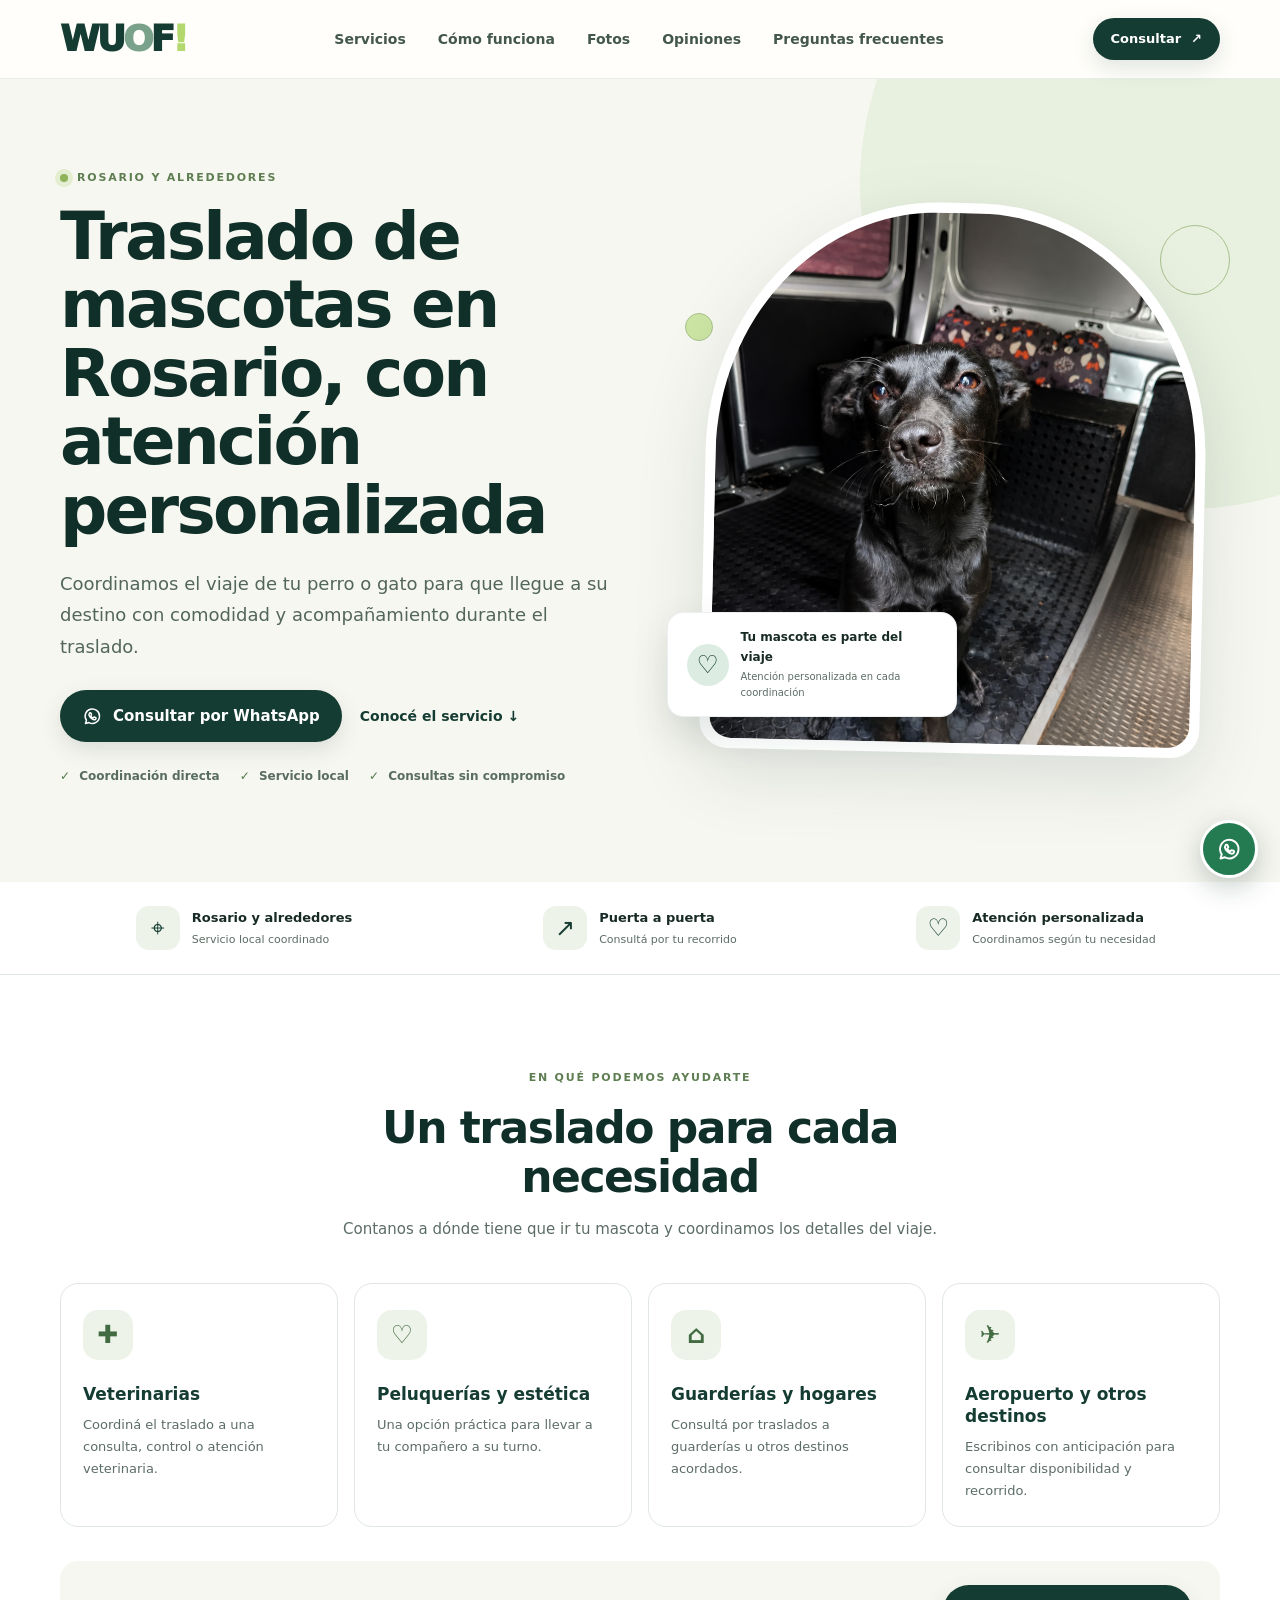
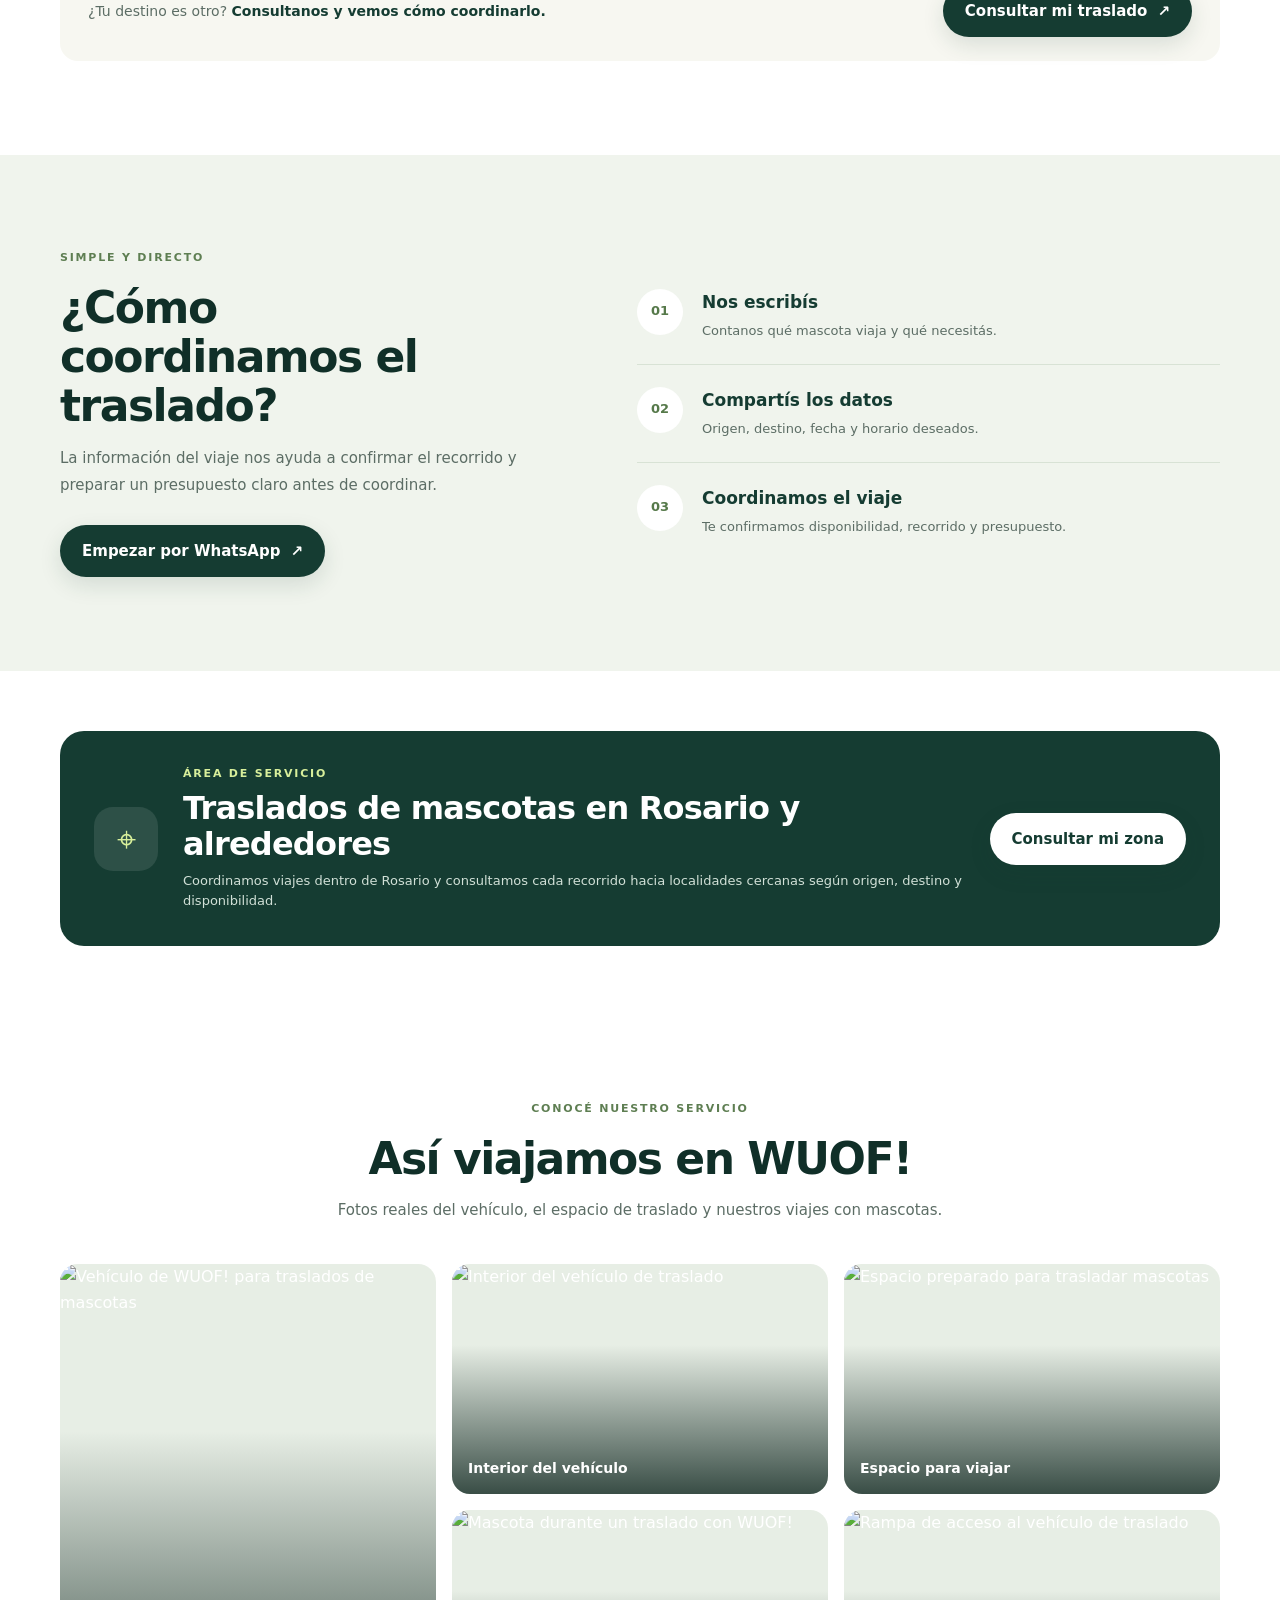
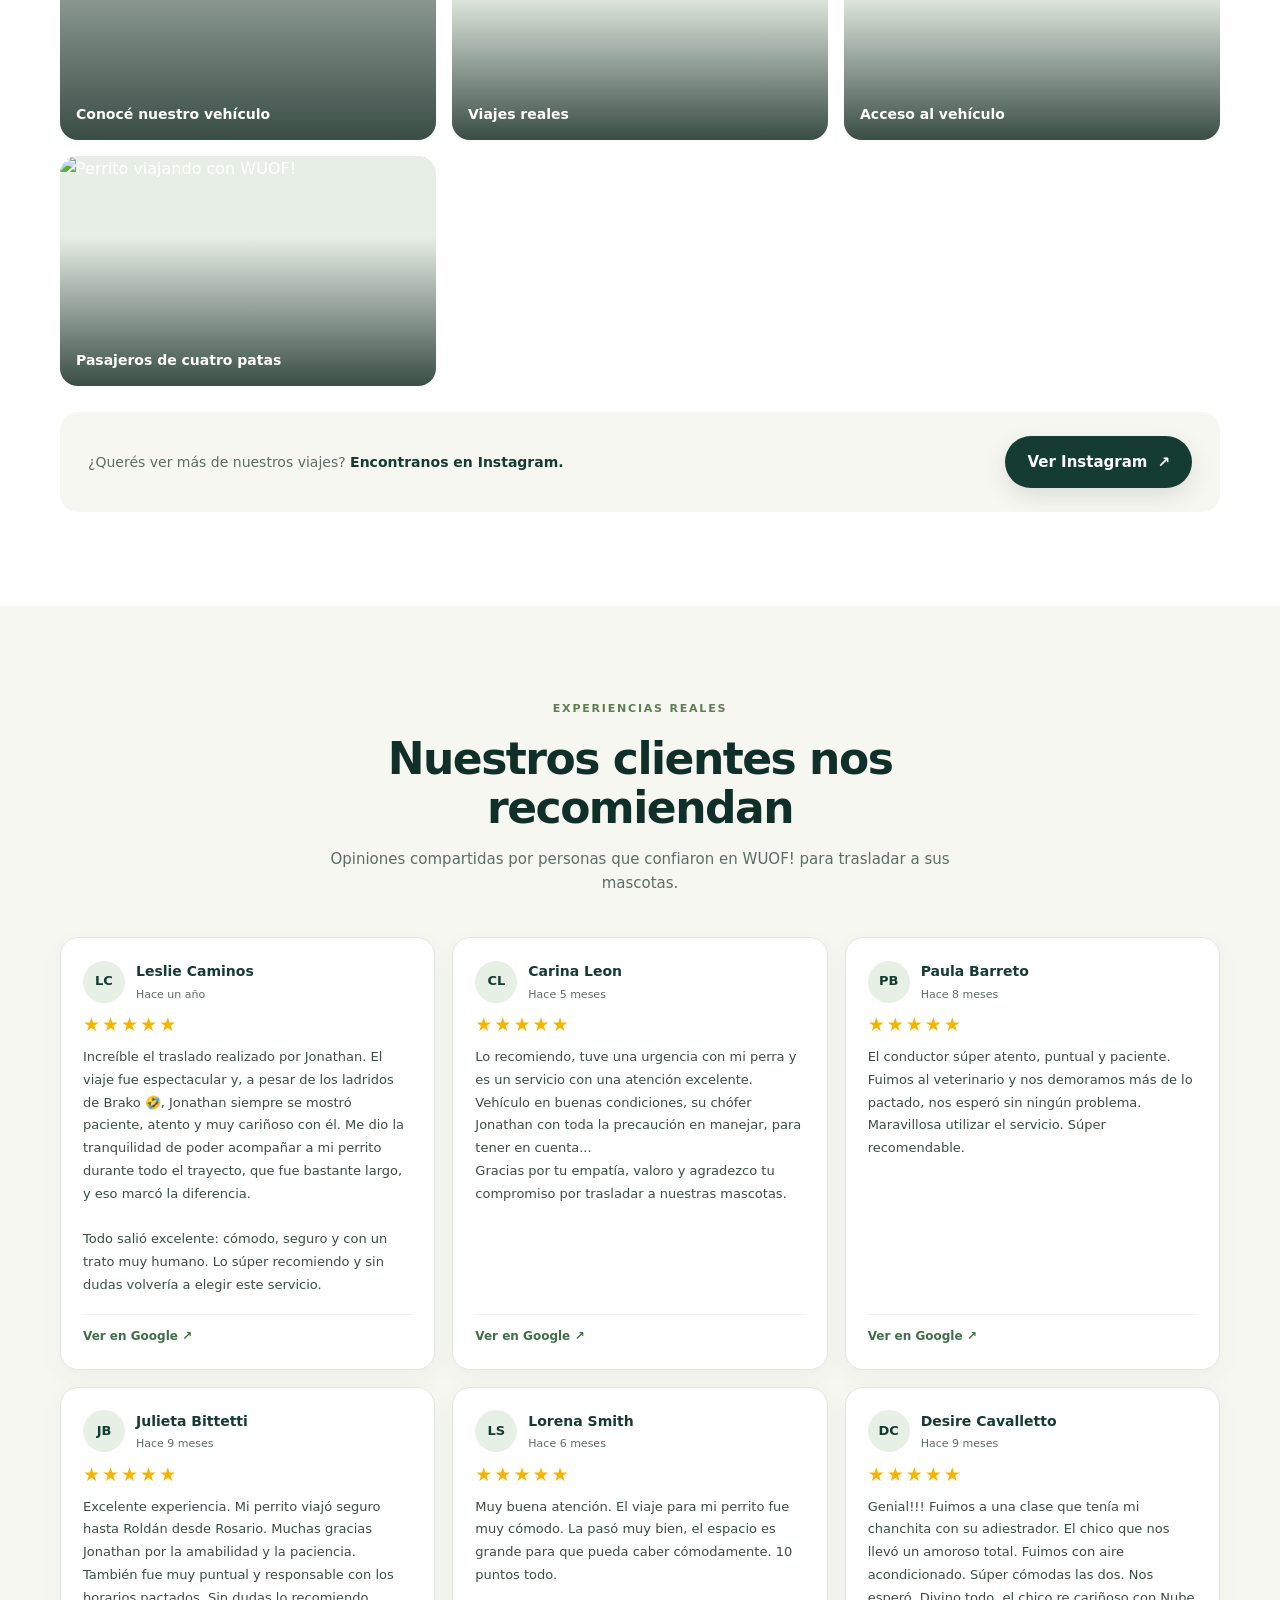
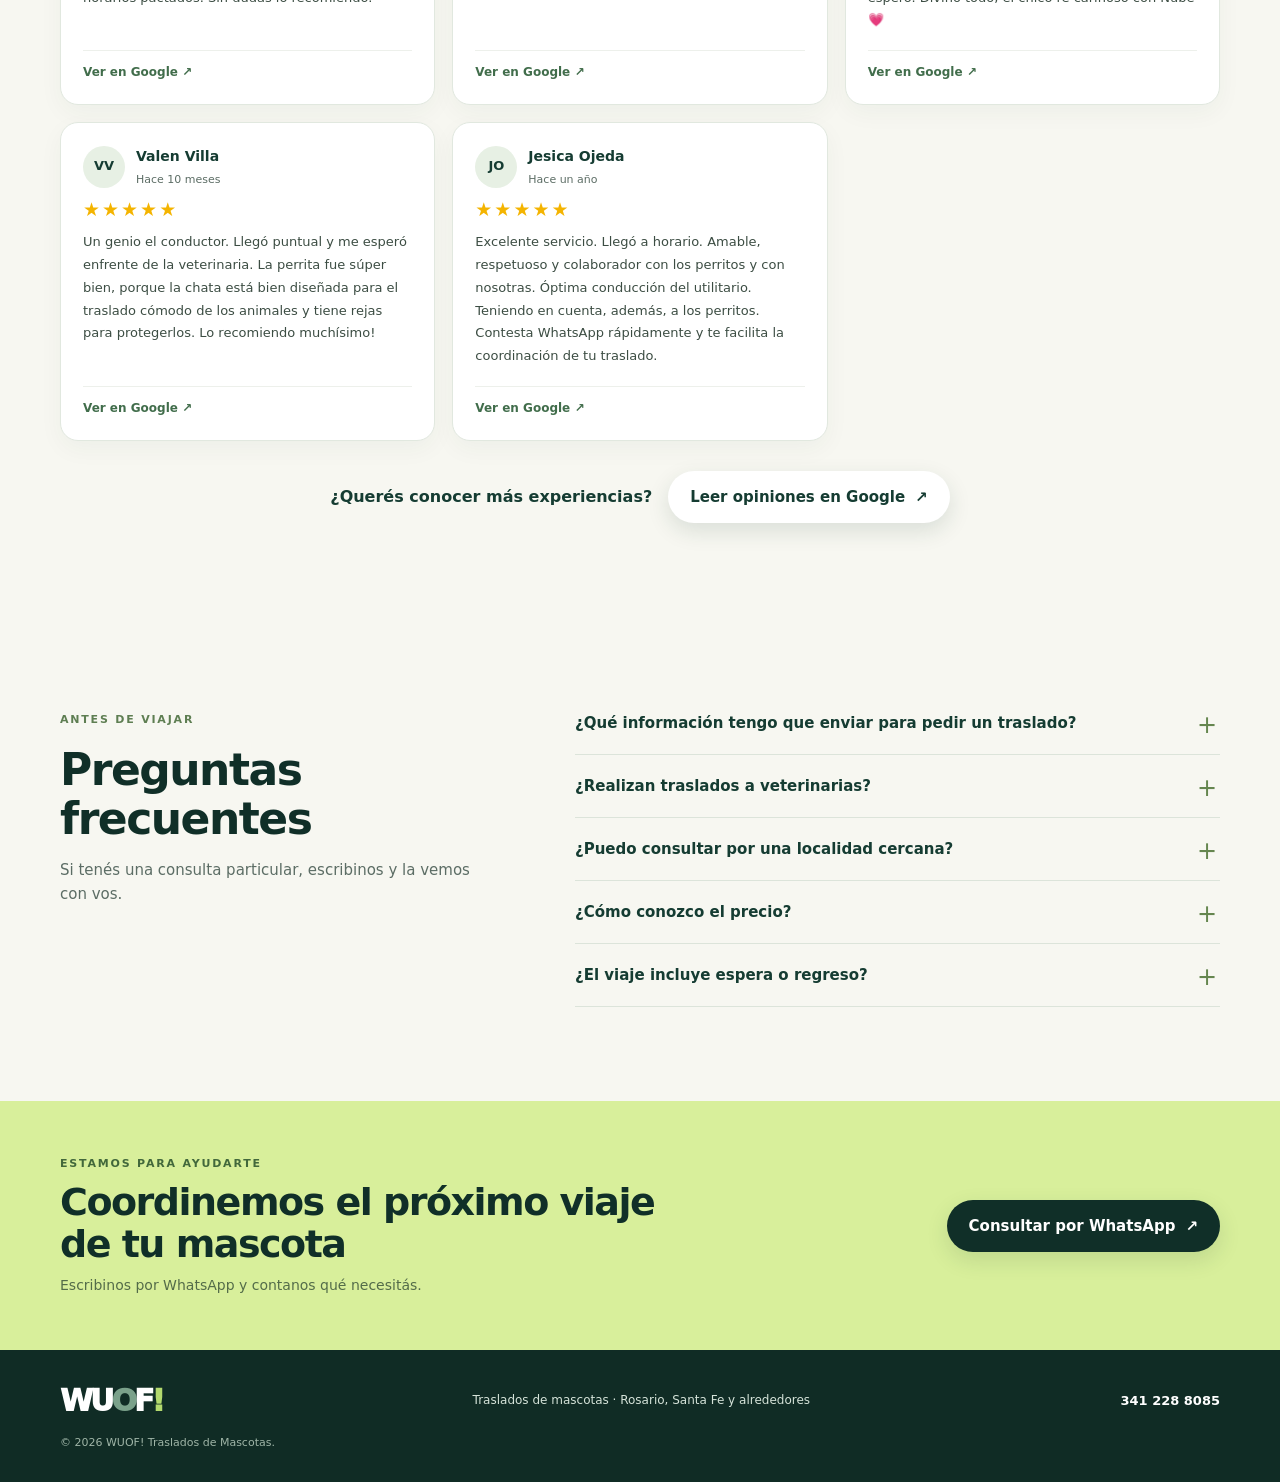
==== commit 98e72f26: "Add files via upload" ====
--- a/index.html
+++ b/index.html
@@ -56,6 +56,8 @@
       <nav aria-label="Navegación principal">
         <a href="#servicios">Servicios</a>
         <a href="#como-funciona">Cómo funciona</a>
+        <a href="#galeria">Fotos</a>
+        <a href="#opiniones">Opiniones</a>
         <a href="#preguntas">Preguntas frecuentes</a>
       </nav>
       <a class="button button-small" href="https://wa.me/543412288085?text=Hola%20WUOF%21%20Quiero%20consultar%20por%20un%20traslado%20de%20mascotas." onclick="return gtag_report_conversion(this.href)">Consultar <span aria-hidden="true">↗</span></a>
@@ -166,6 +168,49 @@
       </div>
     </section>
 
+    <section class="section gallery-section" id="galeria">
+      <div class="container">
+        <div class="section-heading">
+          <p class="eyebrow">Conocé nuestro servicio</p>
+          <h2>Así viajamos en WUOF!</h2>
+          <p>Fotos reales del vehículo, el espacio de traslado y nuestros viajes con mascotas.</p>
+        </div>
+        <div class="gallery-grid">
+          <a class="gallery-item gallery-item-tall" href="imagenes-traslados/vehiculo-wuof.webp" target="_blank" rel="noopener"><img src="imagenes-traslados/vehiculo-wuof.webp" alt="Vehículo de WUOF! para traslados de mascotas" loading="lazy"><span>Conocé nuestro vehículo</span></a>
+          <a class="gallery-item" href="imagenes-traslados/interior-vehiculo-1.webp" target="_blank" rel="noopener"><img src="imagenes-traslados/interior-vehiculo-1.webp" alt="Interior del vehículo de traslado" loading="lazy"><span>Interior del vehículo</span></a>
+          <a class="gallery-item" href="imagenes-traslados/espacio-traslado.webp" target="_blank" rel="noopener"><img src="imagenes-traslados/espacio-traslado.webp" alt="Espacio preparado para trasladar mascotas" loading="lazy"><span>Espacio para viajar</span></a>
+          <a class="gallery-item" href="imagenes-traslados/mascota-en-traslado.webp" target="_blank" rel="noopener"><img src="imagenes-traslados/mascota-en-traslado.webp" alt="Mascota durante un traslado con WUOF!" loading="lazy"><span>Viajes reales</span></a>
+          <a class="gallery-item" href="imagenes-traslados/rampa-vehiculo.webp" target="_blank" rel="noopener"><img src="imagenes-traslados/rampa-vehiculo.webp" alt="Rampa de acceso al vehículo de traslado" loading="lazy"><span>Acceso al vehículo</span></a>
+          <a class="gallery-item" href="imagenes-traslados/perrito-viajero.webp" target="_blank" rel="noopener"><img src="imagenes-traslados/perrito-viajero.webp" alt="Perrito viajando con WUOF!" loading="lazy"><span>Pasajeros de cuatro patas</span></a>
+        </div>
+        <div class="section-cta gallery-cta">
+          <p>¿Querés ver más de nuestros viajes? <strong>Encontranos en Instagram.</strong></p>
+          <a class="button" href="https://www.instagram.com/taximascotasrosario/" target="_blank" rel="noopener">Ver Instagram <span aria-hidden="true">↗</span></a>
+        </div>
+      </div>
+    </section>
+
+    <section class="section reviews-section" id="opiniones">
+      <div class="container">
+        <div class="section-heading">
+          <p class="eyebrow">Experiencias reales</p>
+          <h2>Nuestros clientes nos recomiendan</h2>
+          <p>Opiniones compartidas por personas que confiaron en WUOF! para trasladar a sus mascotas.</p>
+        </div>
+        <div class="reviews-grid">
+          <article class="review-card"><div class="review-top"><span class="review-avatar">LC</span><div><h3>Leslie Caminos</h3><p>Hace un año</p></div></div><div class="review-stars" aria-label="5 de 5 estrellas">★★★★★</div><p class="review-text">Increíble el traslado realizado por Jonathan. El viaje fue espectacular y, a pesar de los ladridos de Brako 🤣, Jonathan siempre se mostró paciente, atento y muy cariñoso con él. Me dio la tranquilidad de poder acompañar a mi perrito durante todo el trayecto, que fue bastante largo, y eso marcó la diferencia.<br><br>Todo salió excelente: cómodo, seguro y con un trato muy humano. Lo súper recomiendo y sin dudas volvería a elegir este servicio.</p><a class="review-source" href="https://maps.app.goo.gl/HmMonPuwkLdLKj9P8" target="_blank" rel="noopener">Ver en Google ↗</a></article>
+          <article class="review-card"><div class="review-top"><span class="review-avatar">CL</span><div><h3>Carina Leon</h3><p>Hace 5 meses</p></div></div><div class="review-stars" aria-label="5 de 5 estrellas">★★★★★</div><p class="review-text">Lo recomiendo, tuve una urgencia con mi perra y es un servicio con una atención excelente. Vehículo en buenas condiciones, su chófer Jonathan con toda la precaución en manejar, para tener en cuenta...<br>Gracias por tu empatía, valoro y agradezco tu compromiso por trasladar a nuestras mascotas.</p><a class="review-source" href="https://maps.app.goo.gl/4BjZGW1YfGeU6JsWA" target="_blank" rel="noopener">Ver en Google ↗</a></article>
+          <article class="review-card"><div class="review-top"><span class="review-avatar">PB</span><div><h3>Paula Barreto</h3><p>Hace 8 meses</p></div></div><div class="review-stars" aria-label="5 de 5 estrellas">★★★★★</div><p class="review-text">El conductor súper atento, puntual y paciente. Fuimos al veterinario y nos demoramos más de lo pactado, nos esperó sin ningún problema. Maravillosa utilizar el servicio. Súper recomendable.</p><a class="review-source" href="https://maps.app.goo.gl/pcjeVPSHTCExJ9t57" target="_blank" rel="noopener">Ver en Google ↗</a></article>
+          <article class="review-card"><div class="review-top"><span class="review-avatar">JB</span><div><h3>Julieta Bittetti</h3><p>Hace 9 meses</p></div></div><div class="review-stars" aria-label="5 de 5 estrellas">★★★★★</div><p class="review-text">Excelente experiencia. Mi perrito viajó seguro hasta Roldán desde Rosario. Muchas gracias Jonathan por la amabilidad y la paciencia. También fue muy puntual y responsable con los horarios pactados. Sin dudas lo recomiendo.</p><a class="review-source" href="https://maps.app.goo.gl/LXPnD9cpBw51M3Nr5" target="_blank" rel="noopener">Ver en Google ↗</a></article>
+          <article class="review-card"><div class="review-top"><span class="review-avatar">LS</span><div><h3>Lorena Smith</h3><p>Hace 6 meses</p></div></div><div class="review-stars" aria-label="5 de 5 estrellas">★★★★★</div><p class="review-text">Muy buena atención. El viaje para mi perrito fue muy cómodo. La pasó muy bien, el espacio es grande para que pueda caber cómodamente. 10 puntos todo.</p><a class="review-source" href="https://maps.app.goo.gl/9ZoGLoxzNT8DnNro8" target="_blank" rel="noopener">Ver en Google ↗</a></article>
+          <article class="review-card"><div class="review-top"><span class="review-avatar">DC</span><div><h3>Desire Cavalletto</h3><p>Hace 9 meses</p></div></div><div class="review-stars" aria-label="5 de 5 estrellas">★★★★★</div><p class="review-text">Genial!!! Fuimos a una clase que tenía mi chanchita con su adiestrador. El chico que nos llevó un amoroso total. Fuimos con aire acondicionado. Súper cómodas las dos. Nos esperó. Divino todo, el chico re cariñoso con Nube 💗</p><a class="review-source" href="https://maps.app.goo.gl/rmJeSBXU4YcF8ghd8" target="_blank" rel="noopener">Ver en Google ↗</a></article>
+          <article class="review-card"><div class="review-top"><span class="review-avatar">VV</span><div><h3>Valen Villa</h3><p>Hace 10 meses</p></div></div><div class="review-stars" aria-label="5 de 5 estrellas">★★★★★</div><p class="review-text">Un genio el conductor. Llegó puntual y me esperó enfrente de la veterinaria. La perrita fue súper bien, porque la chata está bien diseñada para el traslado cómodo de los animales y tiene rejas para protegerlos. Lo recomiendo muchísimo!</p><a class="review-source" href="https://maps.app.goo.gl/HZFUH2h2NftehxW29" target="_blank" rel="noopener">Ver en Google ↗</a></article>
+          <article class="review-card"><div class="review-top"><span class="review-avatar">JO</span><div><h3>Jesica Ojeda</h3><p>Hace un año</p></div></div><div class="review-stars" aria-label="5 de 5 estrellas">★★★★★</div><p class="review-text">Excelente servicio. Llegó a horario. Amable, respetuoso y colaborador con los perritos y con nosotras. Óptima conducción del utilitario. Teniendo en cuenta, además, a los perritos. Contesta WhatsApp rápidamente y te facilita la coordinación de tu traslado.</p><a class="review-source" href="https://maps.app.goo.gl/J4NWgTrLDe3M92Mq5" target="_blank" rel="noopener">Ver en Google ↗</a></article>
+        </div>
+        <div class="reviews-footer"><p>¿Querés conocer más experiencias?</p><a class="button button-light" href="https://maps.app.goo.gl/HmMonPuwkLdLKj9P8" target="_blank" rel="noopener">Leer opiniones en Google <span aria-hidden="true">↗</span></a></div>
+      </div>
+    </section>
+
     <section class="section faq-section" id="preguntas">
       <div class="container faq-grid">
         <div class="section-heading faq-heading">
--- a/styles.css
+++ b/styles.css
@@ -179,3 +179,31 @@
 @media (prefers-reduced-motion: reduce) {
   *, *::before, *::after { scroll-behavior: auto !important; transition-duration: .01ms !important; animation-duration: .01ms !important; animation-iteration-count: 1 !important; }
 }
+
+
+/* Galería de fotos reales */
+.gallery-section { background: #fff; }
+.gallery-grid { display: grid; grid-template-columns: repeat(3, minmax(0, 1fr)); grid-auto-rows: 230px; gap: 16px; }
+.gallery-item { position: relative; display: block; min-width: 0; overflow: hidden; border-radius: 18px; background: #e7eee5; color: white; text-decoration: none; }
+.gallery-item-tall { grid-row: span 2; }
+.gallery-item img { display: block; width: 100%; height: 100%; object-fit: cover; transition: transform .35s ease; }
+.gallery-item:hover img { transform: scale(1.04); }
+.gallery-item::after { content: ""; position: absolute; inset: 35% 0 0; background: linear-gradient(transparent, rgba(8,32,25,.78)); }
+.gallery-item span { position: absolute; z-index: 1; left: 16px; right: 12px; bottom: 15px; color: white; font-size: 14px; font-weight: 800; }
+.gallery-cta { margin-top: 26px; }
+/* Opiniones */
+.reviews-section { background: var(--cream); }
+.reviews-grid { display: grid; grid-template-columns: repeat(3, minmax(0, 1fr)); gap: 17px; align-items: stretch; }
+.review-card { display: flex; flex-direction: column; min-width: 0; padding: 22px; border: 1px solid #e1e8df; border-radius: 18px; background: #fff; box-shadow: 0 8px 24px rgba(24,58,44,.045); }
+.review-top { display: flex; align-items: center; gap: 11px; margin-bottom: 12px; }
+.review-avatar { display: grid; place-items: center; width: 42px; height: 42px; flex: 0 0 42px; border-radius: 50%; background: #e7f0e4; color: var(--forest); font-size: 13px; font-weight: 900; }
+.review-top h3 { margin: 0 0 3px; color: var(--forest); font-size: 14px; }
+.review-top p { margin: 0; color: var(--muted); font-size: 11px; }
+.review-stars { margin-bottom: 12px; color: #f4b400; font-size: 19px; letter-spacing: 2px; line-height: 1; }
+.review-text { margin: 0 0 18px; color: #3c4d43; font-size: 13px; line-height: 1.75; }
+.review-source { margin-top: auto; padding-top: 12px; border-top: 1px solid #edf0eb; color: #416d4b; font-size: 12px; font-weight: 800; text-decoration: none; }
+.review-source:hover { text-decoration: underline; }
+.reviews-footer { display: flex; align-items: center; justify-content: center; flex-wrap: wrap; gap: 16px; margin-top: 30px; text-align: center; }
+.reviews-footer p { margin: 0; color: var(--forest); font-weight: 700; }
+@media (max-width: 900px) { .reviews-grid { grid-template-columns: repeat(2, minmax(0, 1fr)); } .gallery-grid { grid-auto-rows: 200px; } }
+@media (max-width: 650px) { .gallery-grid { grid-template-columns: repeat(2, minmax(0, 1fr)); grid-auto-rows: 170px; gap: 10px; } .gallery-item-tall { grid-row: span 2; } .gallery-item span { left: 11px; bottom: 11px; font-size: 12px; } .reviews-grid { grid-template-columns: 1fr; gap: 12px; } .review-card { padding: 19px; } .reviews-footer { align-items: stretch; flex-direction: column; } .reviews-footer .button { width: 100%; } }
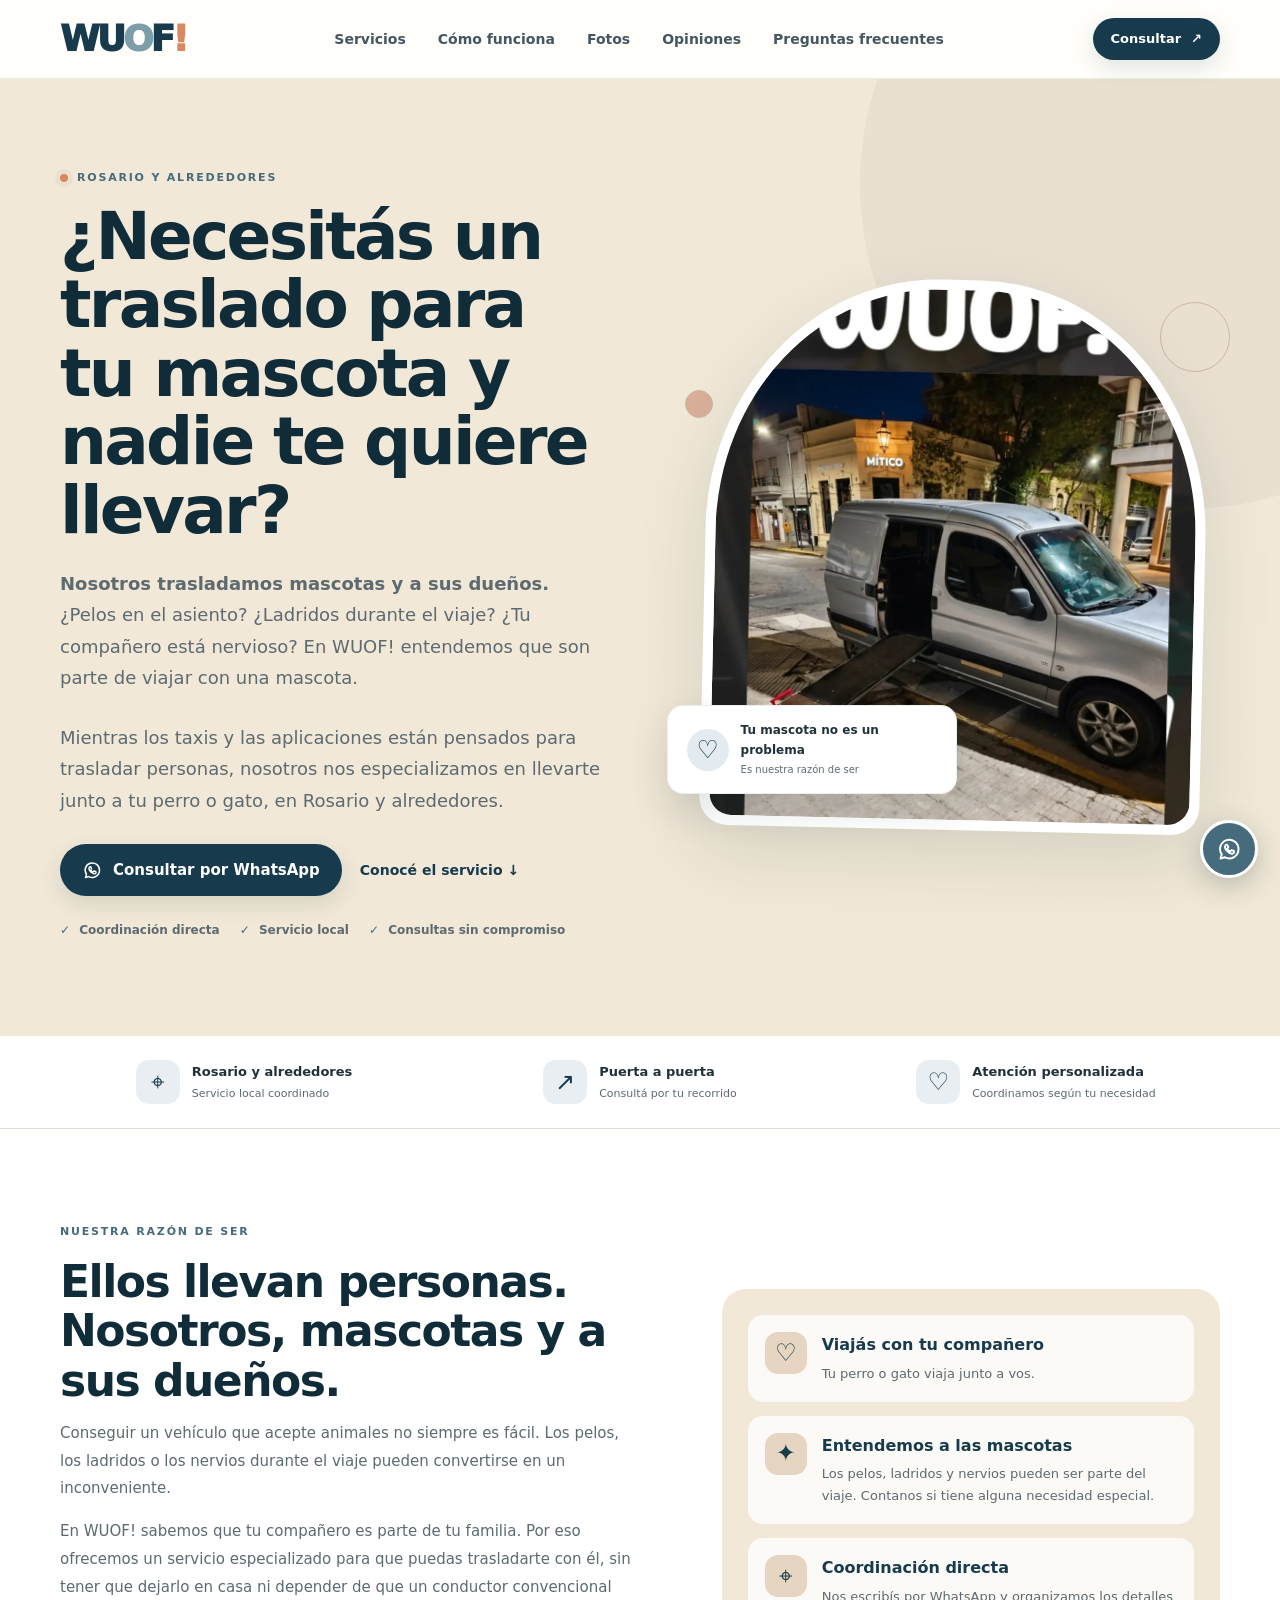
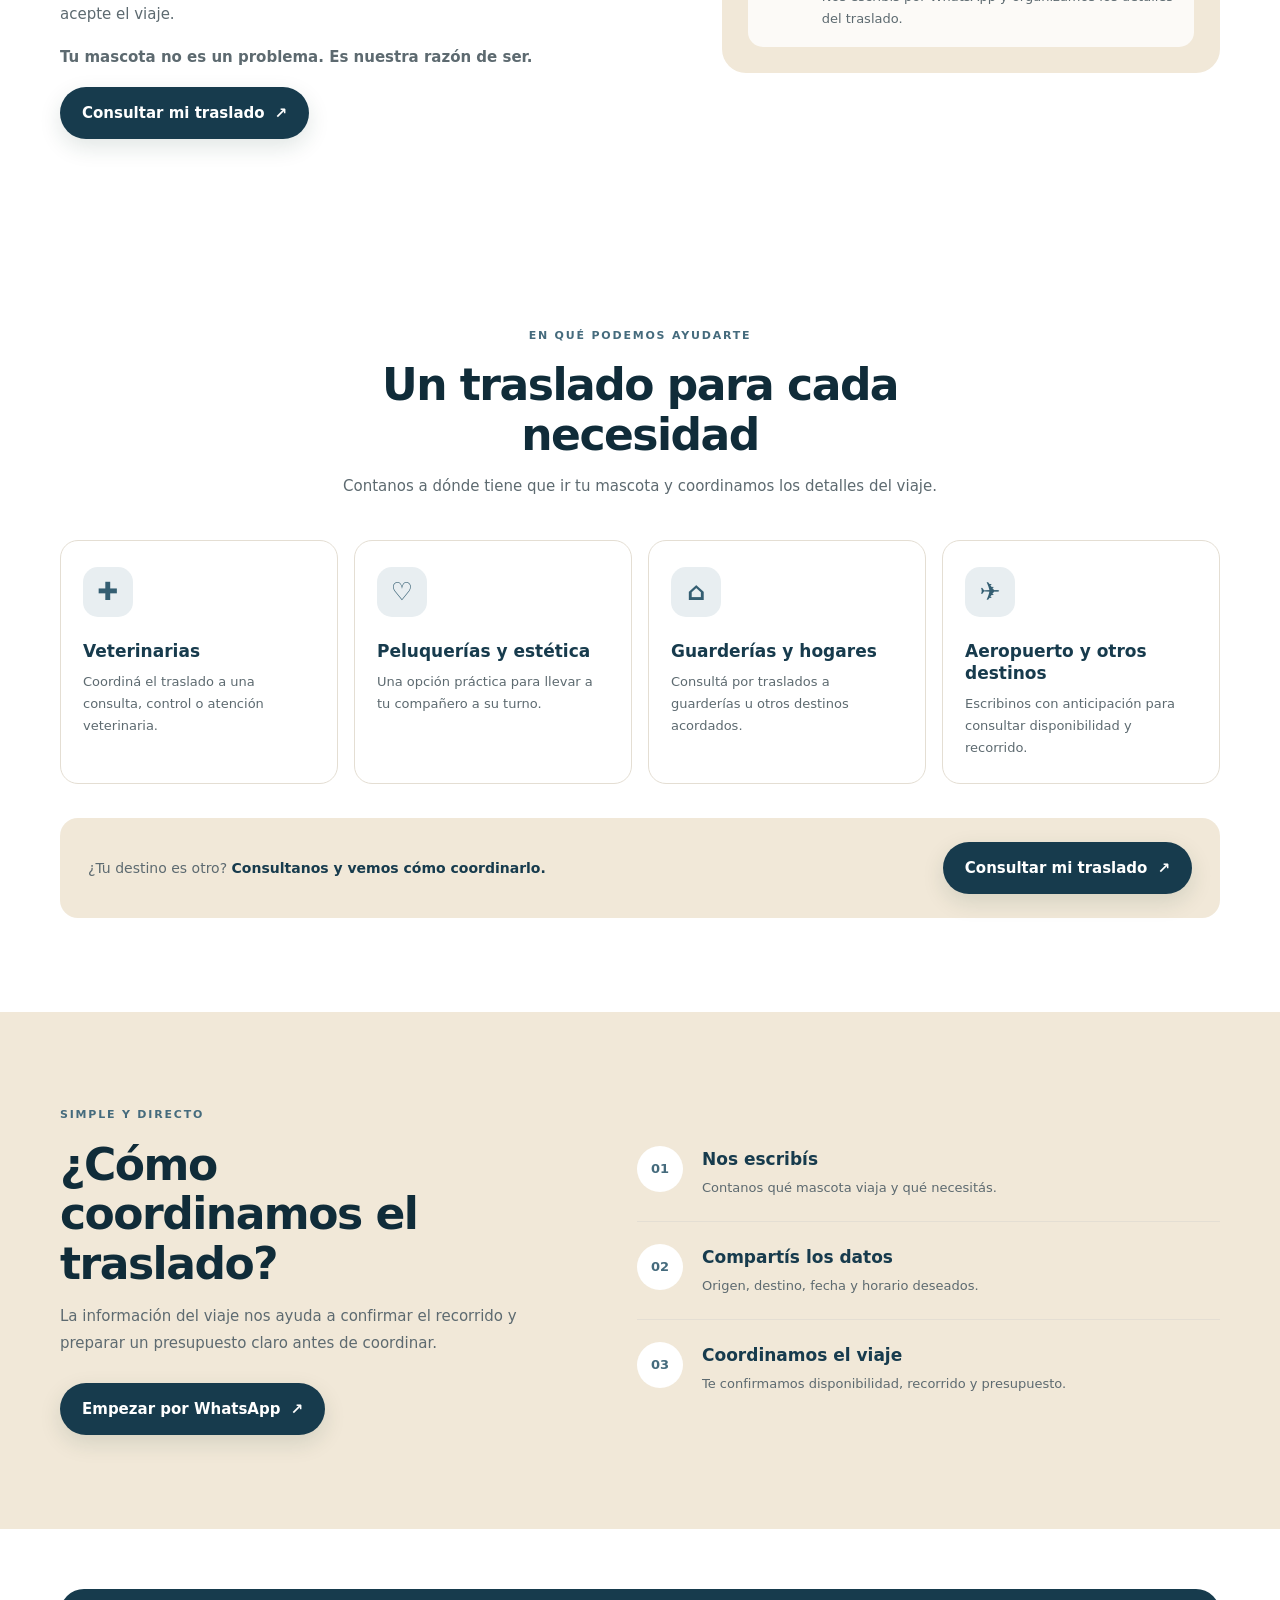
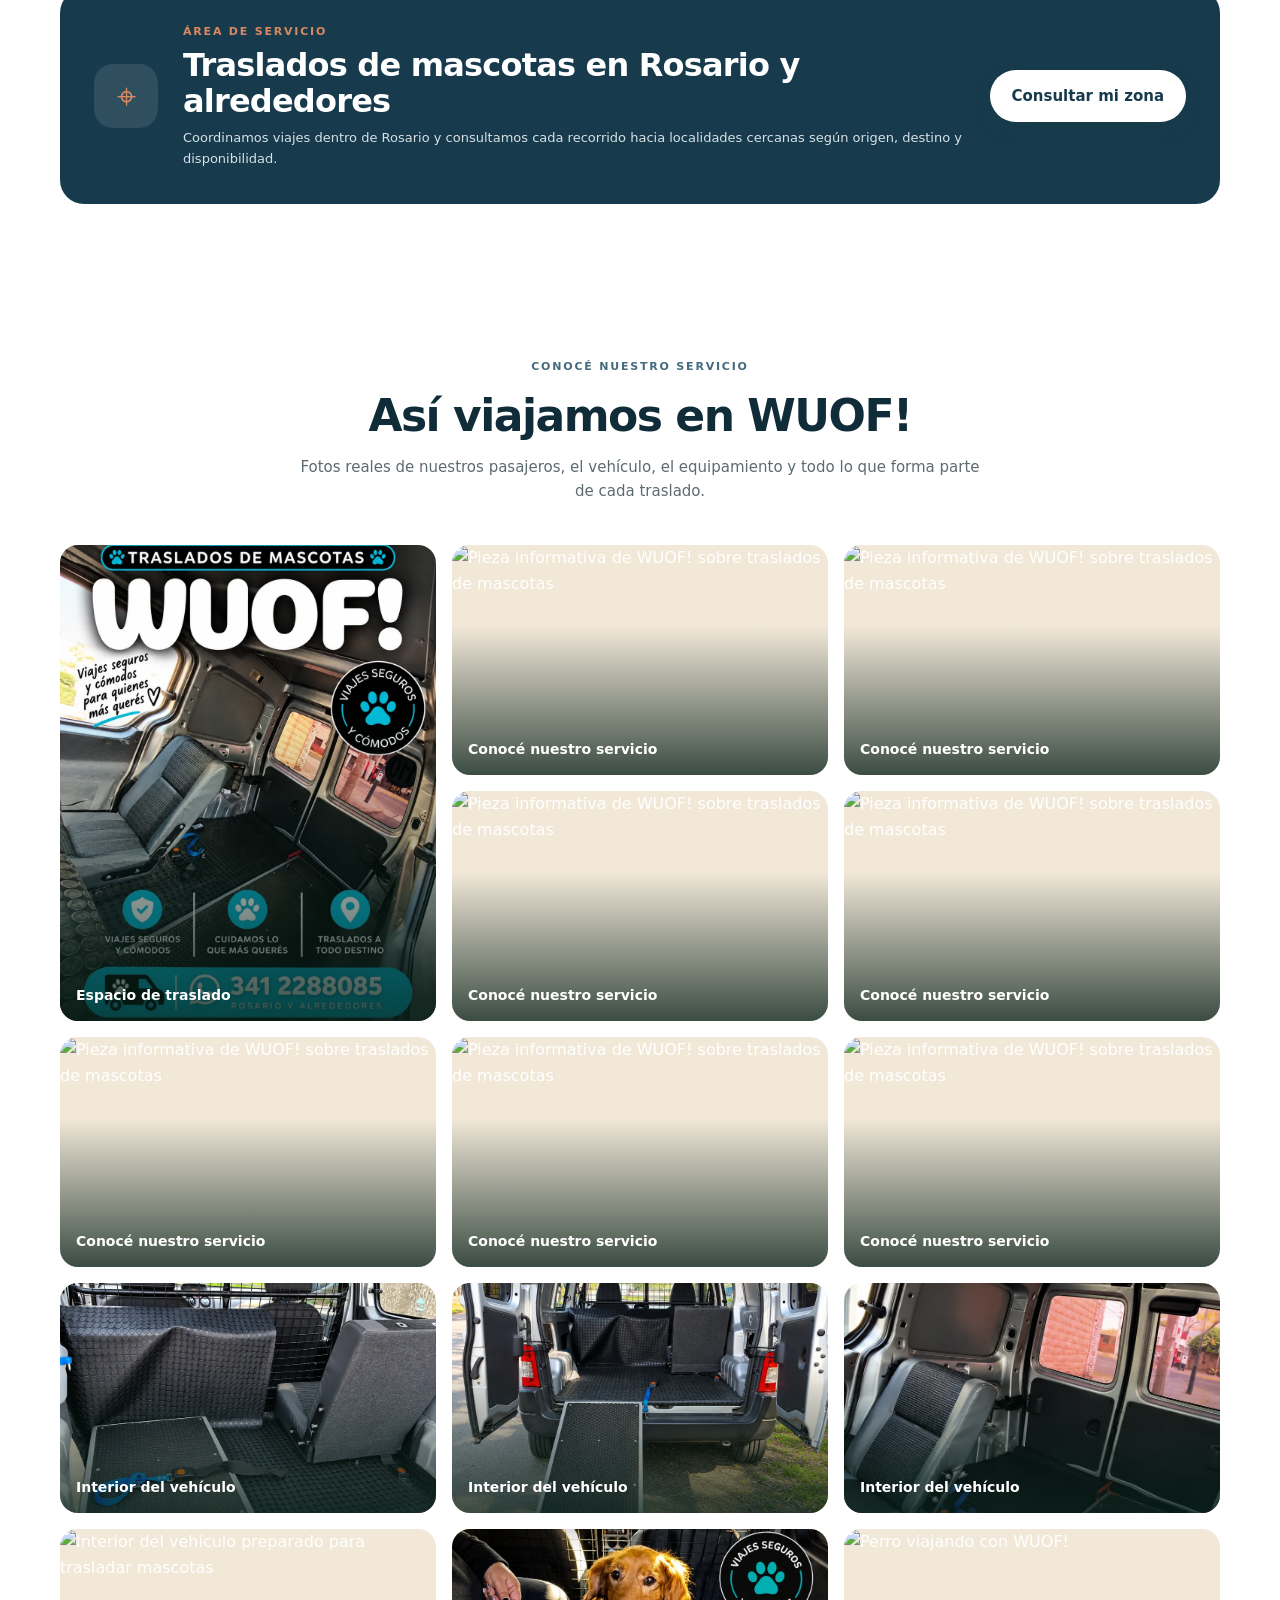
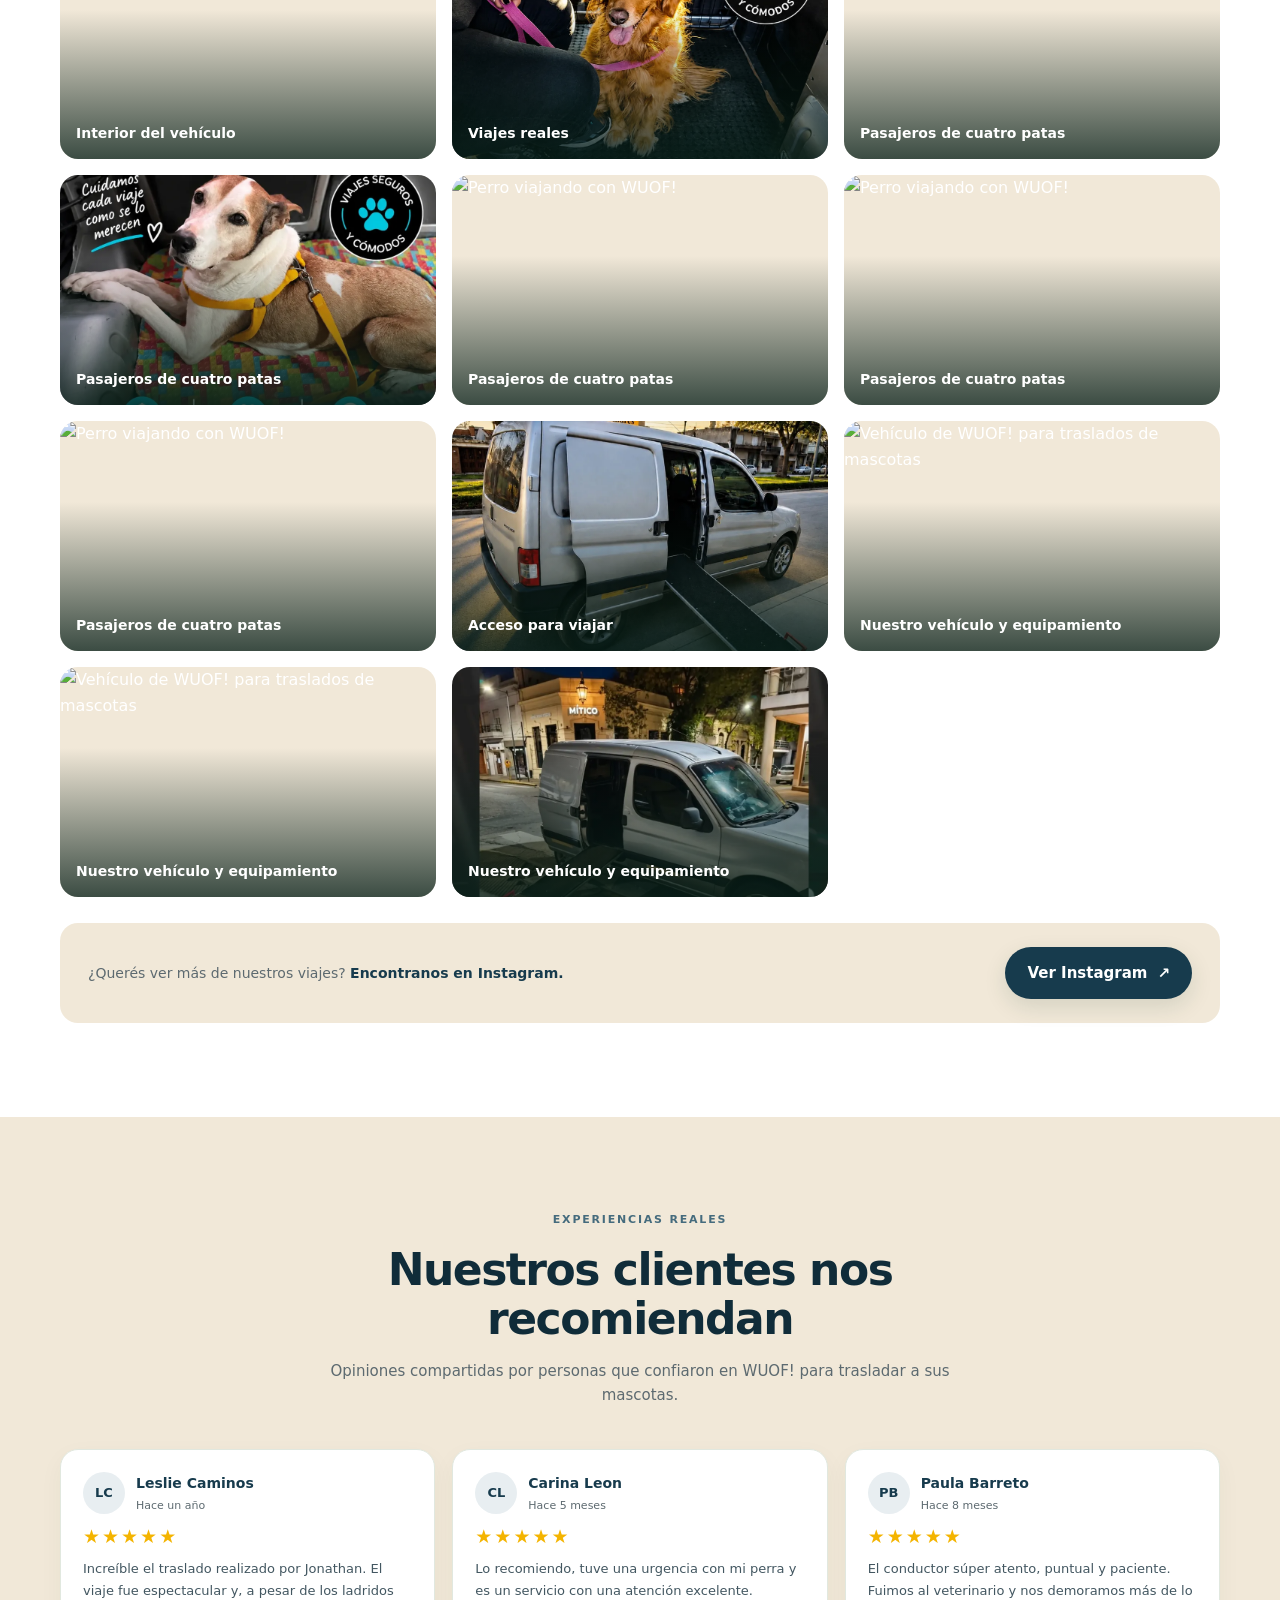
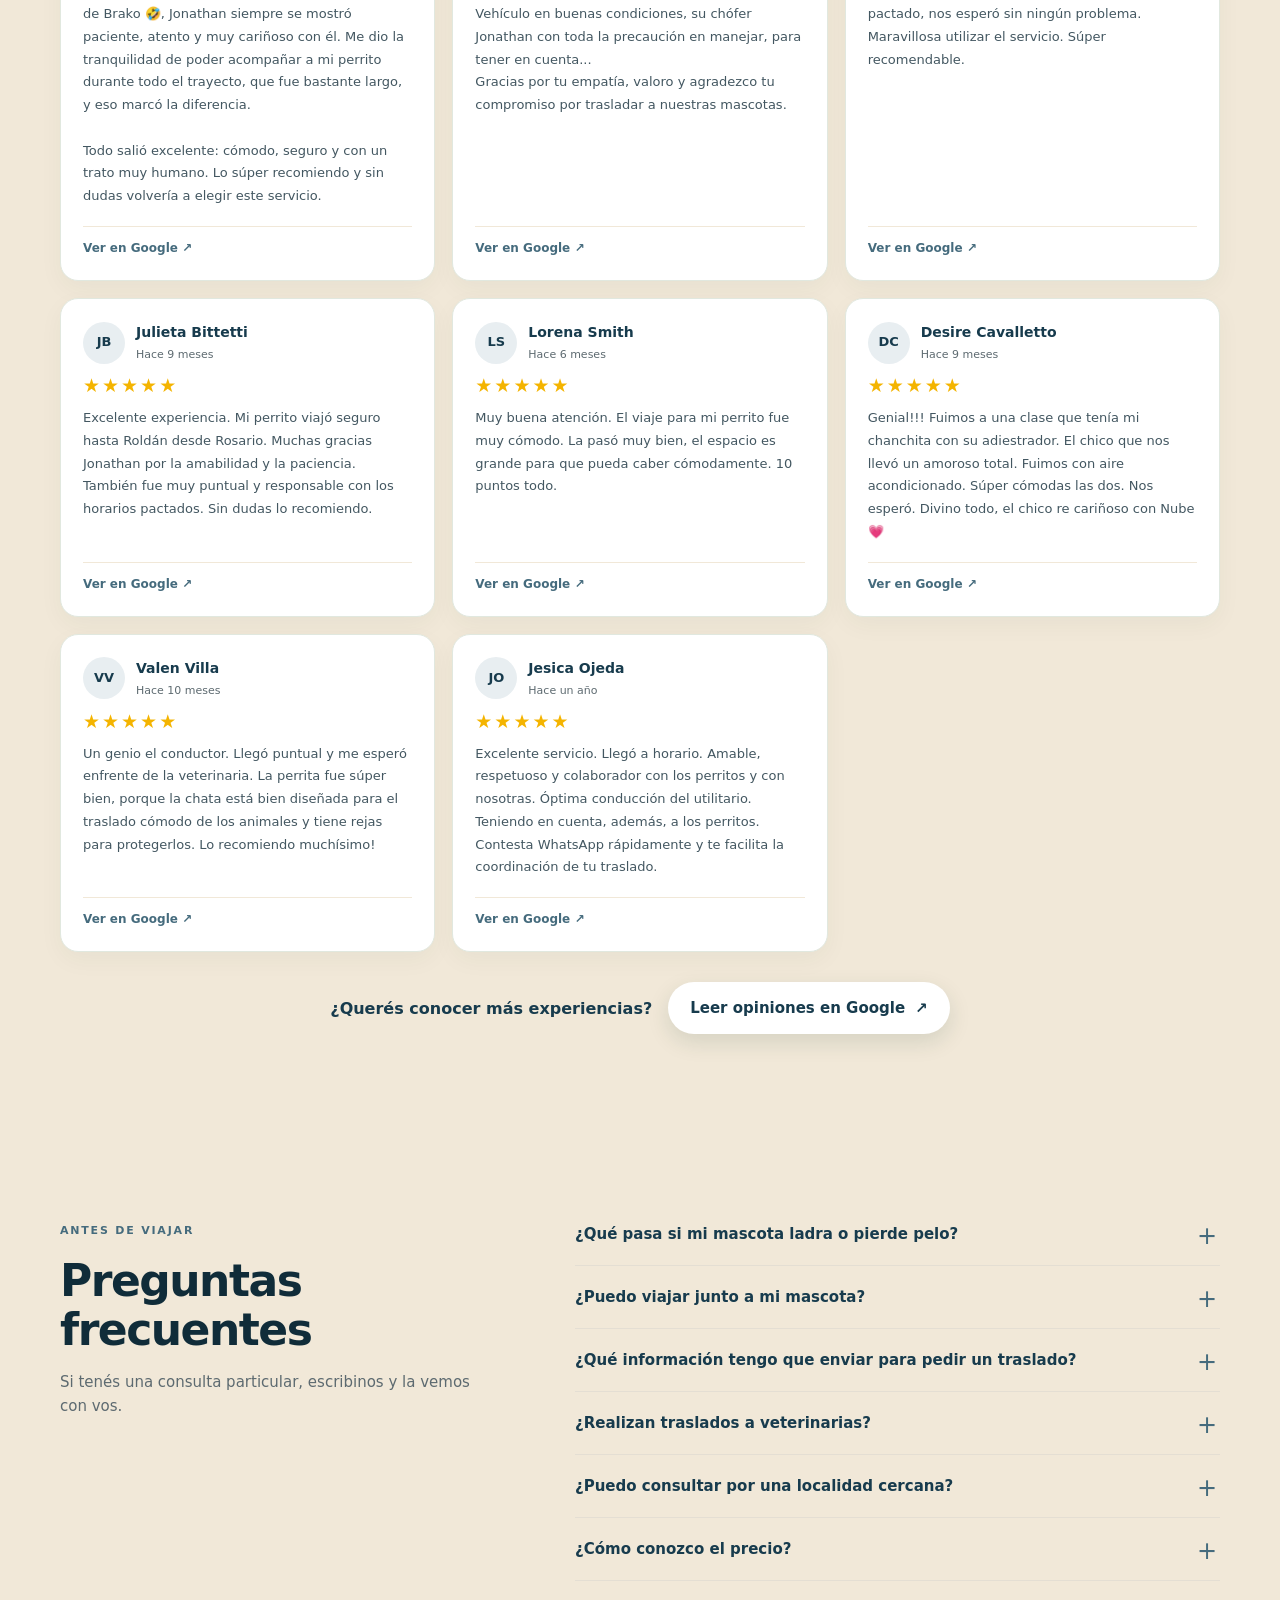
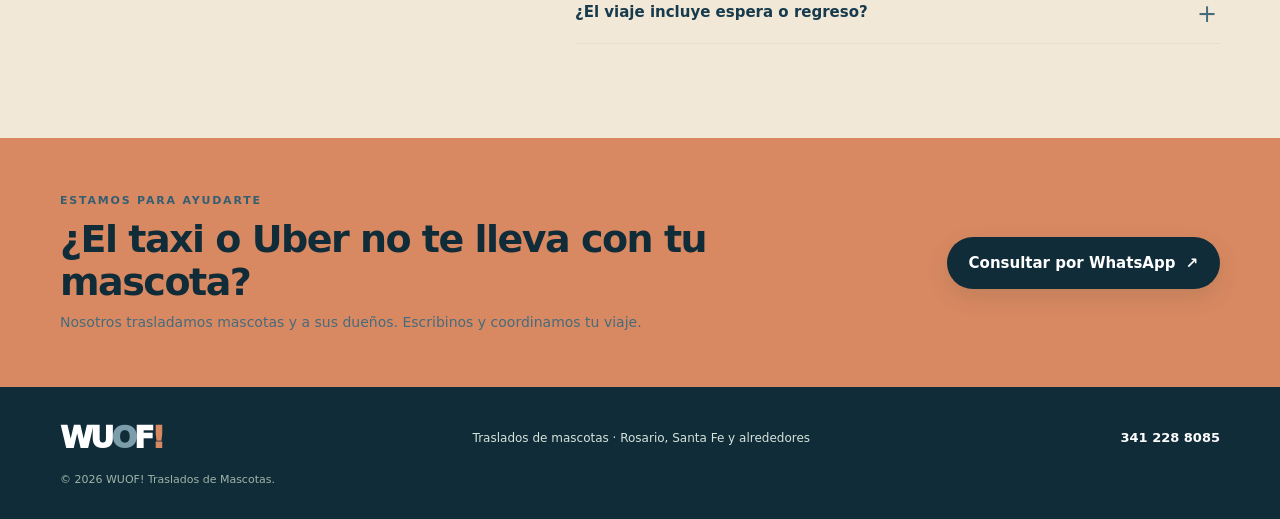
==== commit 4e5833b3: "Add files via upload" ====
--- a/index.html
+++ b/index.html
@@ -3,18 +3,18 @@
 <head>
   <meta charset="utf-8">
   <meta name="viewport" content="width=device-width, initial-scale=1">
-  <meta name="theme-color" content="#153c32">
+  <meta name="theme-color" content="#173B4D">
   <title>Traslado de Mascotas en Rosario | WUOF!</title>
-  <meta name="description" content="WUOF! ofrece traslados de mascotas en Rosario y alrededores. Coordiná por WhatsApp viajes a veterinarias, peluquerías, guarderías y otros destinos.">
+  <meta name="description" content="¿Necesitás un traslado para tu mascota y nadie te quiere llevar? WUOF! traslada mascotas y a sus dueños en Rosario y alrededores. Consultá por WhatsApp.">
   <link rel="canonical" href="https://trasladodemascotas.com.ar/">
   <meta property="og:type" content="website">
   <meta property="og:locale" content="es_AR">
   <meta property="og:site_name" content="WUOF! Traslados de Mascotas">
   <meta property="og:title" content="Traslado de Mascotas en Rosario | WUOF!">
-  <meta property="og:description" content="Traslados de mascotas en Rosario y alrededores. Consultá y coordiná tu viaje por WhatsApp.">
+  <meta property="og:description" content="Ellos trasladan personas. Nosotros, mascotas y a sus dueños. Traslados especializados para perros y gatos en Rosario y alrededores.">
   <meta property="og:url" content="https://trasladodemascotas.com.ar/">
-  <meta property="og:image" content="https://trasladodemascotas.com.ar/hero2.png">
-  <link rel="preload" as="image" href="hero2.png">
+  <meta property="og:image" content="https://trasladodemascotas.com.ar/imagenes-traslados/vehiculo-wuof.webp">
+  <link rel="preload" as="image" href="imagenes-traslados/vehiculo-wuof.webp">
   <link rel="stylesheet" href="styles.css">
   <!-- Se conservan los identificadores de medición existentes. Verificar conversiones con Tag Assistant antes de publicar. -->
   <script async src="https://www.googletagmanager.com/gtag/js?id=AW-17179407943"></script>
@@ -42,7 +42,7 @@
         "name": "Santa Fe"
       }
     },
-    "image": "https://trasladodemascotas.com.ar/hero2.png",
+    "image": "https://trasladodemascotas.com.ar/imagenes-traslados/vehiculo-wuof.webp",
     "sameAs": []
   }
   </script>
@@ -70,8 +70,9 @@
       <div class="container hero-grid">
         <div class="hero-content">
           <p class="eyebrow"><span class="eyebrow-dot"></span> Rosario y alrededores</p>
-          <h1>Traslado de mascotas en Rosario, con atención personalizada</h1>
-          <p class="hero-lead">Coordinamos el viaje de tu perro o gato para que llegue a su destino con comodidad y acompañamiento durante el traslado.</p>
+          <h1>¿Necesitás un traslado para tu mascota y nadie te quiere llevar?</h1>
+          <p class="hero-lead"><strong>Nosotros trasladamos mascotas y a sus dueños.</strong> ¿Pelos en el asiento? ¿Ladridos durante el viaje? ¿Tu compañero está nervioso? En WUOF! entendemos que son parte de viajar con una mascota.</p>
+          <p class="hero-lead">Mientras los taxis y las aplicaciones están pensados para trasladar personas, nosotros nos especializamos en llevarte junto a tu perro o gato, en Rosario y alrededores.</p>
           <div class="hero-actions">
             <a class="button" href="https://wa.me/543412288085?text=Hola%20WUOF%21%20Quiero%20consultar%20por%20un%20traslado%20de%20mascotas." onclick="return gtag_report_conversion(this.href)">
               <svg viewBox="0 0 24 24" aria-hidden="true"><path d="M20 11.7a8.2 8.2 0 0 1-12.1 7.2L4 20l1.1-3.7A8.2 8.2 0 1 1 20 11.7Z"/><path d="M8.5 8.2c.2-.5.5-.5.8-.5h.4c.2 0 .4.1.5.4l.7 1.6c.1.2.1.4-.1.6l-.5.6c-.2.2-.2.4-.1.6.5.9 1.2 1.6 2.1 2.1.2.1.4.1.6-.1l.7-.8c.2-.2.4-.2.6-.1l1.5.7c.3.1.4.3.4.5 0 .3-.1 1.1-.7 1.5-.5.4-1.1.6-1.8.4-1-.2-2.2-.8-3.5-2-1.1-1-1.9-2.3-2.1-3.2-.2-.7 0-1.4.5-2Z"/></svg>
@@ -87,9 +88,9 @@
         </div>
         <div class="hero-visual">
           <div class="photo-frame">
-            <img src="hero2.png" alt="Vehículo e imagen principal de WUOF! para el traslado de mascotas" width="900" height="1050" fetchpriority="high">
+            <img src="imagenes-traslados/vehiculo-wuof.webp" alt="Vehículo de WUOF! preparado para el traslado de mascotas" width="900" height="1050" fetchpriority="high">
           </div>
-          <div class="photo-note"><span class="note-icon" aria-hidden="true">♡</span><span><strong>Tu mascota es parte del viaje</strong><small>Atención personalizada en cada coordinación</small></span></div>
+          <div class="photo-note"><span class="note-icon" aria-hidden="true">♡</span><span><strong>Tu mascota no es un problema</strong><small>Es nuestra razón de ser</small></span></div>
           <span class="visual-deco visual-deco-one" aria-hidden="true"></span>
           <span class="visual-deco visual-deco-two" aria-hidden="true"></span>
         </div>
@@ -101,6 +102,24 @@
         <div><span class="trust-icon" aria-hidden="true">⌖</span><span><strong>Rosario y alrededores</strong><small>Servicio local coordinado</small></span></div>
         <div><span class="trust-icon" aria-hidden="true">↗</span><span><strong>Puerta a puerta</strong><small>Consultá por tu recorrido</small></span></div>
         <div><span class="trust-icon" aria-hidden="true">♡</span><span><strong>Atención personalizada</strong><small>Coordinamos según tu necesidad</small></span></div>
+      </div>
+    </section>
+
+    <section class="section differentiator-section" id="por-que-wuof">
+      <div class="container differentiator-grid">
+        <div class="differentiator-copy">
+          <p class="eyebrow">Nuestra razón de ser</p>
+          <h2>Ellos llevan personas. Nosotros, mascotas y a sus dueños.</h2>
+          <p>Conseguir un vehículo que acepte animales no siempre es fácil. Los pelos, los ladridos o los nervios durante el viaje pueden convertirse en un inconveniente.</p>
+          <p>En WUOF! sabemos que tu compañero es parte de tu familia. Por eso ofrecemos un servicio especializado para que puedas trasladarte con él, sin tener que dejarlo en casa ni depender de que un conductor convencional acepte el viaje.</p>
+          <p class="differentiator-highlight">Tu mascota no es un problema. Es nuestra razón de ser.</p>
+          <a class="button" href="https://wa.me/543412288085?text=Hola%20WUOF%21%20Quiero%20consultar%20por%20un%20traslado%20de%20mascotas." onclick="return gtag_report_conversion(this.href)">Consultar mi traslado <span aria-hidden="true">↗</span></a>
+        </div>
+        <div class="differentiator-points">
+          <article><span aria-hidden="true">♡</span><div><h3>Viajás con tu compañero</h3><p>Tu perro o gato viaja junto a vos.</p></div></article>
+          <article><span aria-hidden="true">✦</span><div><h3>Entendemos a las mascotas</h3><p>Los pelos, ladridos y nervios pueden ser parte del viaje. Contanos si tiene alguna necesidad especial.</p></div></article>
+          <article><span aria-hidden="true">⌖</span><div><h3>Coordinación directa</h3><p>Nos escribís por WhatsApp y organizamos los detalles del traslado.</p></div></article>
+        </div>
       </div>
     </section>
 
@@ -173,15 +192,31 @@
         <div class="section-heading">
           <p class="eyebrow">Conocé nuestro servicio</p>
           <h2>Así viajamos en WUOF!</h2>
-          <p>Fotos reales del vehículo, el espacio de traslado y nuestros viajes con mascotas.</p>
+          <p>Fotos reales de nuestros pasajeros, el vehículo, el equipamiento y todo lo que forma parte de cada traslado.</p>
         </div>
         <div class="gallery-grid">
-          <a class="gallery-item gallery-item-tall" href="imagenes-traslados/vehiculo-wuof.webp" target="_blank" rel="noopener"><img src="imagenes-traslados/vehiculo-wuof.webp" alt="Vehículo de WUOF! para traslados de mascotas" loading="lazy"><span>Conocé nuestro vehículo</span></a>
-          <a class="gallery-item" href="imagenes-traslados/interior-vehiculo-1.webp" target="_blank" rel="noopener"><img src="imagenes-traslados/interior-vehiculo-1.webp" alt="Interior del vehículo de traslado" loading="lazy"><span>Interior del vehículo</span></a>
-          <a class="gallery-item" href="imagenes-traslados/espacio-traslado.webp" target="_blank" rel="noopener"><img src="imagenes-traslados/espacio-traslado.webp" alt="Espacio preparado para trasladar mascotas" loading="lazy"><span>Espacio para viajar</span></a>
+          <a class="gallery-item gallery-item-tall" href="imagenes-traslados/espacio-traslado.webp" target="_blank" rel="noopener"><img src="imagenes-traslados/espacio-traslado.webp" alt="Espacio para el traslado de mascotas" loading="lazy"><span>Espacio de traslado</span></a>
+          <a class="gallery-item" href="imagenes-traslados/flyer-asi-viajan.webp" target="_blank" rel="noopener"><img src="imagenes-traslados/flyer-asi-viajan.webp" alt="Pieza informativa de WUOF! sobre traslados de mascotas" loading="lazy"><span>Conocé nuestro servicio</span></a>
+          <a class="gallery-item" href="imagenes-traslados/flyer-perrito-1.webp" target="_blank" rel="noopener"><img src="imagenes-traslados/flyer-perrito-1.webp" alt="Pieza informativa de WUOF! sobre traslados de mascotas" loading="lazy"><span>Conocé nuestro servicio</span></a>
+          <a class="gallery-item" href="imagenes-traslados/flyer-perrito-2.webp" target="_blank" rel="noopener"><img src="imagenes-traslados/flyer-perrito-2.webp" alt="Pieza informativa de WUOF! sobre traslados de mascotas" loading="lazy"><span>Conocé nuestro servicio</span></a>
+          <a class="gallery-item" href="imagenes-traslados/flyer-perrito-acompanado.webp" target="_blank" rel="noopener"><img src="imagenes-traslados/flyer-perrito-acompanado.webp" alt="Pieza informativa de WUOF! sobre traslados de mascotas" loading="lazy"><span>Conocé nuestro servicio</span></a>
+          <a class="gallery-item" href="imagenes-traslados/flyer-perro-grande.webp" target="_blank" rel="noopener"><img src="imagenes-traslados/flyer-perro-grande.webp" alt="Pieza informativa de WUOF! sobre traslados de mascotas" loading="lazy"><span>Conocé nuestro servicio</span></a>
+          <a class="gallery-item" href="imagenes-traslados/flyer-perro-ventana-2.webp" target="_blank" rel="noopener"><img src="imagenes-traslados/flyer-perro-ventana-2.webp" alt="Pieza informativa de WUOF! sobre traslados de mascotas" loading="lazy"><span>Conocé nuestro servicio</span></a>
+          <a class="gallery-item" href="imagenes-traslados/flyer-perro-ventana.webp" target="_blank" rel="noopener"><img src="imagenes-traslados/flyer-perro-ventana.webp" alt="Pieza informativa de WUOF! sobre traslados de mascotas" loading="lazy"><span>Conocé nuestro servicio</span></a>
+          <a class="gallery-item" href="imagenes-traslados/interior-vehiculo-1.webp" target="_blank" rel="noopener"><img src="imagenes-traslados/interior-vehiculo-1.webp" alt="Interior del vehículo preparado para trasladar mascotas" loading="lazy"><span>Interior del vehículo</span></a>
+          <a class="gallery-item" href="imagenes-traslados/interior-vehiculo-2.webp" target="_blank" rel="noopener"><img src="imagenes-traslados/interior-vehiculo-2.webp" alt="Interior del vehículo preparado para trasladar mascotas" loading="lazy"><span>Interior del vehículo</span></a>
+          <a class="gallery-item" href="imagenes-traslados/interior-vehiculo-3.webp" target="_blank" rel="noopener"><img src="imagenes-traslados/interior-vehiculo-3.webp" alt="Interior del vehículo preparado para trasladar mascotas" loading="lazy"><span>Interior del vehículo</span></a>
+          <a class="gallery-item" href="imagenes-traslados/interior-vehiculo-4.webp" target="_blank" rel="noopener"><img src="imagenes-traslados/interior-vehiculo-4.webp" alt="Interior del vehículo preparado para trasladar mascotas" loading="lazy"><span>Interior del vehículo</span></a>
           <a class="gallery-item" href="imagenes-traslados/mascota-en-traslado.webp" target="_blank" rel="noopener"><img src="imagenes-traslados/mascota-en-traslado.webp" alt="Mascota durante un traslado con WUOF!" loading="lazy"><span>Viajes reales</span></a>
-          <a class="gallery-item" href="imagenes-traslados/rampa-vehiculo.webp" target="_blank" rel="noopener"><img src="imagenes-traslados/rampa-vehiculo.webp" alt="Rampa de acceso al vehículo de traslado" loading="lazy"><span>Acceso al vehículo</span></a>
-          <a class="gallery-item" href="imagenes-traslados/perrito-viajero.webp" target="_blank" rel="noopener"><img src="imagenes-traslados/perrito-viajero.webp" alt="Perrito viajando con WUOF!" loading="lazy"><span>Pasajeros de cuatro patas</span></a>
+          <a class="gallery-item" href="imagenes-traslados/perrito-pequeno.webp" target="_blank" rel="noopener"><img src="imagenes-traslados/perrito-pequeno.webp" alt="Perro viajando con WUOF!" loading="lazy"><span>Pasajeros de cuatro patas</span></a>
+          <a class="gallery-item" href="imagenes-traslados/perrito-viajero.webp" target="_blank" rel="noopener"><img src="imagenes-traslados/perrito-viajero.webp" alt="Perro viajando con WUOF!" loading="lazy"><span>Pasajeros de cuatro patas</span></a>
+          <a class="gallery-item" href="imagenes-traslados/perro-con-accesorio.webp" target="_blank" rel="noopener"><img src="imagenes-traslados/perro-con-accesorio.webp" alt="Perro viajando con WUOF!" loading="lazy"><span>Pasajeros de cuatro patas</span></a>
+          <a class="gallery-item" href="imagenes-traslados/perro-con-collar-isabelino.webp" target="_blank" rel="noopener"><img src="imagenes-traslados/perro-con-collar-isabelino.webp" alt="Perro viajando con WUOF!" loading="lazy"><span>Pasajeros de cuatro patas</span></a>
+          <a class="gallery-item" href="imagenes-traslados/perro-negro-ventana.webp" target="_blank" rel="noopener"><img src="imagenes-traslados/perro-negro-ventana.webp" alt="Perro viajando con WUOF!" loading="lazy"><span>Pasajeros de cuatro patas</span></a>
+          <a class="gallery-item" href="imagenes-traslados/rampa-vehiculo.webp" target="_blank" rel="noopener"><img src="imagenes-traslados/rampa-vehiculo.webp" alt="Rampa y acceso al vehículo de traslado" loading="lazy"><span>Acceso para viajar</span></a>
+          <a class="gallery-item" href="imagenes-traslados/vehiculo-estacionado.webp" target="_blank" rel="noopener"><img src="imagenes-traslados/vehiculo-estacionado.webp" alt="Vehículo de WUOF! para traslados de mascotas" loading="lazy"><span>Nuestro vehículo y equipamiento</span></a>
+          <a class="gallery-item" href="imagenes-traslados/vehiculo-rampa.webp" target="_blank" rel="noopener"><img src="imagenes-traslados/vehiculo-rampa.webp" alt="Vehículo de WUOF! para traslados de mascotas" loading="lazy"><span>Nuestro vehículo y equipamiento</span></a>
+          <a class="gallery-item" href="imagenes-traslados/vehiculo-wuof.webp" target="_blank" rel="noopener"><img src="imagenes-traslados/vehiculo-wuof.webp" alt="Vehículo de WUOF! para traslados de mascotas" loading="lazy"><span>Nuestro vehículo y equipamiento</span></a>
         </div>
         <div class="section-cta gallery-cta">
           <p>¿Querés ver más de nuestros viajes? <strong>Encontranos en Instagram.</strong></p>
@@ -220,6 +255,14 @@
         </div>
         <div class="faq-list">
           <details>
+            <summary>¿Qué pasa si mi mascota ladra o pierde pelo?</summary>
+            <p>Entendemos que son situaciones que pueden ocurrir al viajar con animales. Nuestro servicio está pensado específicamente para trasladar mascotas y contemplar sus necesidades. Contanos si tu compañero necesita alguna atención especial.</p>
+          </details>
+          <details>
+            <summary>¿Puedo viajar junto a mi mascota?</summary>
+            <p>Sí. WUOF! está especializado en trasladar mascotas junto a sus dueños. Coordinamos los detalles según el animal y el recorrido.</p>
+          </details>
+          <details>
             <summary>¿Qué información tengo que enviar para pedir un traslado?</summary>
             <p>Indicá qué mascota viaja, el punto de origen, el destino y la fecha u horario deseados. Con esos datos podemos revisar el recorrido y responderte.</p>
           </details>
@@ -245,7 +288,7 @@
 
     <section class="final-cta">
       <div class="container final-cta-inner">
-        <div><p class="eyebrow">Estamos para ayudarte</p><h2>Coordinemos el próximo viaje de tu mascota</h2><p>Escribinos por WhatsApp y contanos qué necesitás.</p></div>
+        <div><p class="eyebrow">Estamos para ayudarte</p><h2>¿El taxi o Uber no te lleva con tu mascota?</h2><p>Nosotros trasladamos mascotas y a sus dueños. Escribinos y coordinamos tu viaje.</p></div>
         <a class="button button-dark" href="https://wa.me/543412288085?text=Hola%20WUOF%21%20Quiero%20consultar%20por%20un%20traslado%20de%20mascotas." onclick="return gtag_report_conversion(this.href)">Consultar por WhatsApp <span aria-hidden="true">↗</span></a>
       </div>
     </section>
--- a/styles.css
+++ b/styles.css
@@ -1,14 +1,14 @@
 /* WUOF! Rediseño v1 — HTML/CSS estático compatible con Cloudflare Pages */
 :root {
-  --forest: #153c32;
-  --forest-deep: #102f28;
-  --mint: #dcece3;
-  --cream: #f7f7f1;
-  --paper: #fffefa;
-  --ink: #182a25;
-  --muted: #5c6d65;
-  --lime: #d8ef9b;
-  --line: #dfe7e0;
+  --forest: #173B4D;
+  --forest-deep: #102C39;
+  --mint: #E3EAF0;
+  --cream: #F1E8D8;
+  --paper: #FFFFFF;
+  --ink: #20313A;
+  --muted: #5D6A70;
+  --lime: #D98961;
+  --line: #E4DED3;
   --shadow: 0 24px 70px rgba(18, 54, 43, .13);
 }
 * { box-sizing: border-box; }
@@ -22,45 +22,45 @@
 .site-header { position: sticky; top: 0; z-index: 100; background: rgba(255,254,250,.94); border-bottom: 1px solid rgba(21,60,50,.09); backdrop-filter: blur(14px); }
 .nav-wrap { min-height: 78px; display: flex; align-items: center; justify-content: space-between; gap: 28px; }
 .wordmark { text-decoration: none; color: var(--forest); font-weight: 1000; font-size: 36px; line-height: 1; letter-spacing: -3px; white-space: nowrap; }
-.wordmark > span:first-child { color: #7aa18a; }
-.wordmark-bang { color: #b3d96e; }
+.wordmark > span:first-child { color: #7C9DAA; }
+.wordmark-bang { color: #D98961; }
 nav { display: flex; align-items: center; gap: clamp(16px, 2.5vw, 34px); }
 nav a, .text-link { font-size: 14px; font-weight: 700; text-decoration: none; }
-nav a { color: #43574e; }
-nav a:hover, .text-link:hover { color: #54804e; }
+nav a { color: #435761; }
+nav a:hover, .text-link:hover { color: #456B7D; }
 .button { min-height: 52px; display: inline-flex; align-items: center; justify-content: center; gap: 10px; padding: 14px 22px; border: 0; border-radius: 999px; background: var(--forest); color: white; text-decoration: none; font-weight: 800; font-size: 15px; line-height: 1.2; box-shadow: 0 8px 22px rgba(21,60,50,.13); transition: transform .2s ease, background .2s ease, box-shadow .2s ease; cursor: pointer; }
-.button:hover { transform: translateY(-2px); background: #245b49; box-shadow: 0 12px 26px rgba(21,60,50,.18); }
-.button:focus-visible, a:focus-visible, summary:focus-visible { outline: 3px solid #a3ca62; outline-offset: 3px; }
+.button:hover { transform: translateY(-2px); background: #244E62; box-shadow: 0 12px 26px rgba(21,60,50,.18); }
+.button:focus-visible, a:focus-visible, summary:focus-visible { outline: 3px solid #D98961; outline-offset: 3px; }
 .button-small { min-height: 42px; padding: 11px 18px; font-size: 13px; }
 .hero { position: relative; overflow: hidden; padding: 76px 0 82px; background: var(--cream); }
-.hero-shape { position: absolute; width: 650px; height: 650px; border-radius: 50%; right: -230px; top: -220px; background: #e8f0df; }
+.hero-shape { position: absolute; width: 650px; height: 650px; border-radius: 50%; right: -230px; top: -220px; background: #E9E0D1; }
 .hero-grid { position: relative; z-index: 1; display: grid; grid-template-columns: 1.02fr .98fr; align-items: center; gap: clamp(38px, 6vw, 82px); }
 .hero-content { padding: 14px 0; }
-.eyebrow { display: flex; align-items: center; gap: 9px; margin: 0 0 16px; color: #5e7e52; text-transform: uppercase; letter-spacing: 1.8px; font-size: 11px; font-weight: 900; }
-.eyebrow-dot { width: 8px; height: 8px; border-radius: 50%; background: #8eb35b; box-shadow: 0 0 0 5px #e3edcf; }
+.eyebrow { display: flex; align-items: center; gap: 9px; margin: 0 0 16px; color: #456B7D; text-transform: uppercase; letter-spacing: 1.8px; font-size: 11px; font-weight: 900; }
+.eyebrow-dot { width: 8px; height: 8px; border-radius: 50%; background: #D98961; box-shadow: 0 0 0 5px #E9E0D1; }
 h1, h2, h3, p { margin-top: 0; }
 h1 { max-width: 650px; margin-bottom: 22px; color: var(--forest-deep); font-size: clamp(40px, 5.3vw, 66px); line-height: 1.04; letter-spacing: -2.7px; font-weight: 850; }
-.hero-lead { max-width: 550px; margin-bottom: 28px; color: #53665c; font-size: clamp(16px, 1.5vw, 18px); line-height: 1.75; }
+.hero-lead { max-width: 550px; margin-bottom: 28px; color: #5D6A70; font-size: clamp(16px, 1.5vw, 18px); line-height: 1.75; }
 .hero-actions { display: flex; flex-wrap: wrap; align-items: center; gap: 18px; }
 .hero-actions .button svg, .whatsapp-float svg { width: 21px; height: 21px; fill: none; stroke: currentColor; stroke-width: 1.7; stroke-linecap: round; stroke-linejoin: round; }
 .text-link { color: var(--forest); padding: 10px 0; }
-.hero-points { display: flex; flex-wrap: wrap; gap: 12px 20px; list-style: none; margin: 25px 0 0; padding: 0; color: #586c61; font-size: 12px; font-weight: 700; }
-.hero-points span { color: #4f7b49; margin-right: 5px; }
+.hero-points { display: flex; flex-wrap: wrap; gap: 12px 20px; list-style: none; margin: 25px 0 0; padding: 0; color: #5D6A70; font-size: 12px; font-weight: 700; }
+.hero-points span { color: #456B7D; margin-right: 5px; }
 .hero-visual { position: relative; max-width: 500px; margin-inline: auto; width: 100%; }
 .photo-frame { position: relative; padding: 10px; border-radius: 46% 46% 28px 28px; background: white; box-shadow: var(--shadow); transform: rotate(1.3deg); }
-.photo-frame img { width: 100%; height: clamp(390px, 47vw, 530px); object-fit: cover; border-radius: 46% 46% 22px 22px; background: #dce8dd; }
+.photo-frame img { width: 100%; height: clamp(390px, 47vw, 530px); object-fit: cover; border-radius: 46% 46% 22px 22px; background: #E3EAF0; }
 .photo-note { position: absolute; left: -38px; bottom: 36px; display: flex; align-items: center; gap: 12px; max-width: 290px; padding: 15px 19px; border: 1px solid rgba(21,60,50,.08); border-radius: 16px; background: white; box-shadow: 0 16px 38px rgba(20,48,38,.13); }
 .note-icon { display: grid; place-items: center; width: 42px; height: 42px; flex: 0 0 42px; border-radius: 50%; background: var(--mint); color: var(--forest); font-size: 25px; }
 .photo-note strong, .photo-note small { display: block; }
 .photo-note strong { font-size: 12px; }
 .photo-note small { margin-top: 2px; color: var(--muted); font-size: 10px; }
-.visual-deco { position: absolute; z-index: -1; display: block; border: 1px solid #a8c18d; border-radius: 50%; }
+.visual-deco { position: absolute; z-index: -1; display: block; border: 1px solid #C8B9A3; border-radius: 50%; }
 .visual-deco-one { width: 70px; height: 70px; top: 22px; right: -25px; }
-.visual-deco-two { width: 28px; height: 28px; left: -20px; top: 110px; background: #cce5a4; }
+.visual-deco-two { width: 28px; height: 28px; left: -20px; top: 110px; background: #D9B09A; }
 .trust-strip { border-bottom: 1px solid var(--line); background: white; }
 .trust-grid { display: grid; grid-template-columns: repeat(3, 1fr); gap: 28px; padding-block: 24px; }
 .trust-grid > div { display: flex; align-items: center; justify-content: center; gap: 12px; }
-.trust-icon { display: grid; place-items: center; width: 44px; height: 44px; flex: 0 0 44px; border-radius: 13px; background: #edf3e8; color: var(--forest); font-size: 24px; }
+.trust-icon { display: grid; place-items: center; width: 44px; height: 44px; flex: 0 0 44px; border-radius: 13px; background: #E8EEF1; color: var(--forest); font-size: 24px; }
 .trust-grid strong, .trust-grid small { display: block; }
 .trust-grid strong { font-size: 13px; }
 .trust-grid small { margin-top: 2px; color: var(--muted); font-size: 11px; }
@@ -72,22 +72,22 @@
 .services-section { background: white; }
 .service-grid { display: grid; grid-template-columns: repeat(4, 1fr); gap: 16px; }
 .service-card { padding: 26px 22px 24px; border: 1px solid var(--line); border-radius: 18px; background: #fff; transition: transform .2s ease, box-shadow .2s ease, border-color .2s ease; }
-.service-card:hover { transform: translateY(-4px); border-color: #c4d6bc; box-shadow: 0 16px 36px rgba(18,54,43,.07); }
-.service-icon { display: grid; place-items: center; width: 50px; height: 50px; margin-bottom: 23px; border-radius: 15px; background: #edf3e8; color: #426b42; font-size: 25px; font-weight: 800; }
+.service-card:hover { transform: translateY(-4px); border-color: #C8D7DE; box-shadow: 0 16px 36px rgba(18,54,43,.07); }
+.service-icon { display: grid; place-items: center; width: 50px; height: 50px; margin-bottom: 23px; border-radius: 15px; background: #E8EEF1; color: #345E72; font-size: 25px; font-weight: 800; }
 .service-card h3 { margin-bottom: 9px; color: var(--forest); font-size: 17px; line-height: 1.3; }
 .service-card p { margin-bottom: 0; color: var(--muted); font-size: 13px; line-height: 1.7; }
 .section-cta { display: flex; align-items: center; justify-content: space-between; gap: 24px; margin-top: 34px; padding: 24px 28px; border-radius: 18px; background: var(--cream); }
 .section-cta p { margin: 0; color: var(--muted); font-size: 14px; }
 .section-cta strong { color: var(--forest); }
-.process-section { background: #f0f4ed; }
+.process-section { background: #F1E8D8; }
 .process-grid { display: grid; grid-template-columns: .9fr 1.1fr; align-items: center; gap: clamp(40px, 8vw, 100px); }
 .process-copy h2 { max-width: 460px; }
 .process-copy > p:not(.eyebrow) { max-width: 470px; margin-bottom: 26px; line-height: 1.8; }
 .steps { list-style: none; margin: 0; padding: 0; }
-.steps li { display: flex; align-items: flex-start; gap: 19px; padding: 22px 0; border-bottom: 1px solid #d8e2d5; }
+.steps li { display: flex; align-items: flex-start; gap: 19px; padding: 22px 0; border-bottom: 1px solid #E4DED3; }
 .steps li:first-child { padding-top: 0; }
 .steps li:last-child { border-bottom: 0; padding-bottom: 0; }
-.steps li > span { display: grid; place-items: center; width: 46px; height: 46px; flex: 0 0 46px; border-radius: 50%; background: white; color: #56794a; font-size: 13px; font-weight: 900; }
+.steps li > span { display: grid; place-items: center; width: 46px; height: 46px; flex: 0 0 46px; border-radius: 50%; background: white; color: #456B7D; font-size: 13px; font-weight: 900; }
 .steps h3 { margin: 0 0 5px; color: var(--forest); font-size: 17px; }
 .steps p { margin: 0; color: var(--muted); font-size: 13px; }
 .coverage-section { padding-block: 60px; background: white; }
@@ -95,34 +95,34 @@
 .coverage-mark { display: grid; place-items: center; width: 64px; height: 64px; border-radius: 19px; background: rgba(255,255,255,.1); color: var(--lime); font-size: 34px; }
 .coverage-card .eyebrow { margin-bottom: 8px; color: var(--lime); }
 .coverage-card h2 { margin-bottom: 8px; color: white; font-size: clamp(23px, 3vw, 32px); letter-spacing: -.8px; }
-.coverage-card p:last-child { margin: 0; color: #d1e0d7; font-size: 13px; }
+.coverage-card p:last-child { margin: 0; color: #D7E1E5; font-size: 13px; }
 .button-light { background: white; color: var(--forest); white-space: nowrap; }
 .button-light:hover { background: var(--lime); color: var(--forest-deep); }
 .faq-section { background: var(--cream); }
 .faq-grid { display: grid; grid-template-columns: .8fr 1.2fr; gap: clamp(36px, 7vw, 85px); align-items: start; }
 .faq-heading { margin: 0; text-align: left; }
 .faq-heading .eyebrow { justify-content: flex-start; }
-.faq-list details { padding: 19px 0; border-bottom: 1px solid #dce4da; }
+.faq-list details { padding: 19px 0; border-bottom: 1px solid #E4DED3; }
 .faq-list details:first-child { padding-top: 0; }
 .faq-list summary { position: relative; padding-right: 35px; color: var(--forest); font-size: 15px; font-weight: 800; cursor: pointer; list-style: none; }
 .faq-list summary::-webkit-details-marker { display: none; }
-.faq-list summary::after { content: "+"; position: absolute; right: 3px; top: -5px; color: #65864f; font-size: 24px; font-weight: 400; }
+.faq-list summary::after { content: "+"; position: absolute; right: 3px; top: -5px; color: #456B7D; font-size: 24px; font-weight: 400; }
 .faq-list details[open] summary::after { content: "−"; }
 .faq-list details p { margin: 12px 35px 0 0; color: var(--muted); font-size: 13px; line-height: 1.8; }
 .final-cta { padding: 54px 0; background: var(--lime); }
 .final-cta-inner { display: flex; align-items: center; justify-content: space-between; gap: 32px; }
-.final-cta .eyebrow { margin-bottom: 8px; color: #42683b; }
+.final-cta .eyebrow { margin-bottom: 8px; color: #345E72; }
 .final-cta h2 { max-width: 650px; margin-bottom: 8px; font-size: clamp(27px, 3.5vw, 38px); }
-.final-cta p:last-child { margin: 0; color: #536c49; font-size: 14px; }
+.final-cta p:last-child { margin: 0; color: #456B7D; font-size: 14px; }
 .button-dark { background: var(--forest-deep); white-space: nowrap; }
-.site-footer { padding: 36px 0 30px; background: #102c25; color: #d5e3d9; }
+.site-footer { padding: 36px 0 30px; background: #102C39; color: #d5e3d9; }
 .footer-inner { display: flex; flex-wrap: wrap; align-items: center; justify-content: space-between; gap: 18px 28px; }
 .footer-wordmark { color: white; font-size: 30px; }
 .footer-inner p { margin: 0; font-size: 12px; }
 .footer-inner > a:not(.wordmark) { color: white; font-size: 13px; font-weight: 800; text-decoration: none; }
 .footer-inner small { width: 100%; color: #9fb5a7; font-size: 11px; }
-.whatsapp-float { position: fixed; right: 22px; bottom: 22px; z-index: 90; display: grid; place-items: center; width: 58px; height: 58px; border: 3px solid white; border-radius: 50%; background: #247b52; color: white; box-shadow: 0 8px 28px rgba(16,47,40,.25); }
-.whatsapp-float:hover { background: #185d3c; }
+.whatsapp-float { position: fixed; right: 22px; bottom: 22px; z-index: 90; display: grid; place-items: center; width: 58px; height: 58px; border: 3px solid white; border-radius: 50%; background: #456B7D; color: white; box-shadow: 0 8px 28px rgba(16,47,40,.25); }
+.whatsapp-float:hover { background: #345E72; }
 .whatsapp-float svg { width: 27px; height: 27px; }
 @media (max-width: 900px) {
   .hero { padding: 56px 0 65px; }
@@ -184,7 +184,7 @@
 /* Galería de fotos reales */
 .gallery-section { background: #fff; }
 .gallery-grid { display: grid; grid-template-columns: repeat(3, minmax(0, 1fr)); grid-auto-rows: 230px; gap: 16px; }
-.gallery-item { position: relative; display: block; min-width: 0; overflow: hidden; border-radius: 18px; background: #e7eee5; color: white; text-decoration: none; }
+.gallery-item { position: relative; display: block; min-width: 0; overflow: hidden; border-radius: 18px; background: #F1E8D8; color: white; text-decoration: none; }
 .gallery-item-tall { grid-row: span 2; }
 .gallery-item img { display: block; width: 100%; height: 100%; object-fit: cover; transition: transform .35s ease; }
 .gallery-item:hover img { transform: scale(1.04); }
@@ -196,14 +196,26 @@
 .reviews-grid { display: grid; grid-template-columns: repeat(3, minmax(0, 1fr)); gap: 17px; align-items: stretch; }
 .review-card { display: flex; flex-direction: column; min-width: 0; padding: 22px; border: 1px solid #e1e8df; border-radius: 18px; background: #fff; box-shadow: 0 8px 24px rgba(24,58,44,.045); }
 .review-top { display: flex; align-items: center; gap: 11px; margin-bottom: 12px; }
-.review-avatar { display: grid; place-items: center; width: 42px; height: 42px; flex: 0 0 42px; border-radius: 50%; background: #e7f0e4; color: var(--forest); font-size: 13px; font-weight: 900; }
+.review-avatar { display: grid; place-items: center; width: 42px; height: 42px; flex: 0 0 42px; border-radius: 50%; background: #E8EEF1; color: var(--forest); font-size: 13px; font-weight: 900; }
 .review-top h3 { margin: 0 0 3px; color: var(--forest); font-size: 14px; }
 .review-top p { margin: 0; color: var(--muted); font-size: 11px; }
 .review-stars { margin-bottom: 12px; color: #f4b400; font-size: 19px; letter-spacing: 2px; line-height: 1; }
-.review-text { margin: 0 0 18px; color: #3c4d43; font-size: 13px; line-height: 1.75; }
-.review-source { margin-top: auto; padding-top: 12px; border-top: 1px solid #edf0eb; color: #416d4b; font-size: 12px; font-weight: 800; text-decoration: none; }
+.review-text { margin: 0 0 18px; color: #435761; font-size: 13px; line-height: 1.75; }
+.review-source { margin-top: auto; padding-top: 12px; border-top: 1px solid #F1E8D8; color: #456B7D; font-size: 12px; font-weight: 800; text-decoration: none; }
 .review-source:hover { text-decoration: underline; }
 .reviews-footer { display: flex; align-items: center; justify-content: center; flex-wrap: wrap; gap: 16px; margin-top: 30px; text-align: center; }
 .reviews-footer p { margin: 0; color: var(--forest); font-weight: 700; }
 @media (max-width: 900px) { .reviews-grid { grid-template-columns: repeat(2, minmax(0, 1fr)); } .gallery-grid { grid-auto-rows: 200px; } }
 @media (max-width: 650px) { .gallery-grid { grid-template-columns: repeat(2, minmax(0, 1fr)); grid-auto-rows: 170px; gap: 10px; } .gallery-item-tall { grid-row: span 2; } .gallery-item span { left: 11px; bottom: 11px; font-size: 12px; } .reviews-grid { grid-template-columns: 1fr; gap: 12px; } .review-card { padding: 19px; } .reviews-footer { align-items: stretch; flex-direction: column; } .reviews-footer .button { width: 100%; } }
+
+/* Diferencial principal de WUOF!: servicio especializado para mascotas y sus personas. */
+.differentiator-section { background: #fff; }
+.differentiator-grid { display: grid; grid-template-columns: 1.08fr .92fr; align-items: center; gap: clamp(36px, 6vw, 78px); }
+.differentiator-copy > p:not(.eyebrow) { color: var(--muted); font-size: 15px; line-height: 1.85; }
+.differentiator-copy .differentiator-highlight { color: var(--forest); font-size: 18px; font-weight: 850; }
+.differentiator-points { display: grid; gap: 14px; padding: 26px; border-radius: 24px; background: var(--cream); }
+.differentiator-points article { display: flex; gap: 15px; align-items: flex-start; padding: 17px; border-radius: 15px; background: rgba(255,255,255,.8); }
+.differentiator-points article > span { display: grid; place-items: center; flex: 0 0 42px; width: 42px; height: 42px; border-radius: 13px; background: #E5D5C1; color: var(--forest); font-size: 24px; }
+.differentiator-points h3 { margin: 0 0 5px; color: var(--forest); font-size: 16px; }
+.differentiator-points p { margin: 0; color: var(--muted); font-size: 13px; line-height: 1.7; }
+@media (max-width: 760px) { .differentiator-grid { grid-template-columns: 1fr; } .differentiator-points { padding: 14px; } }
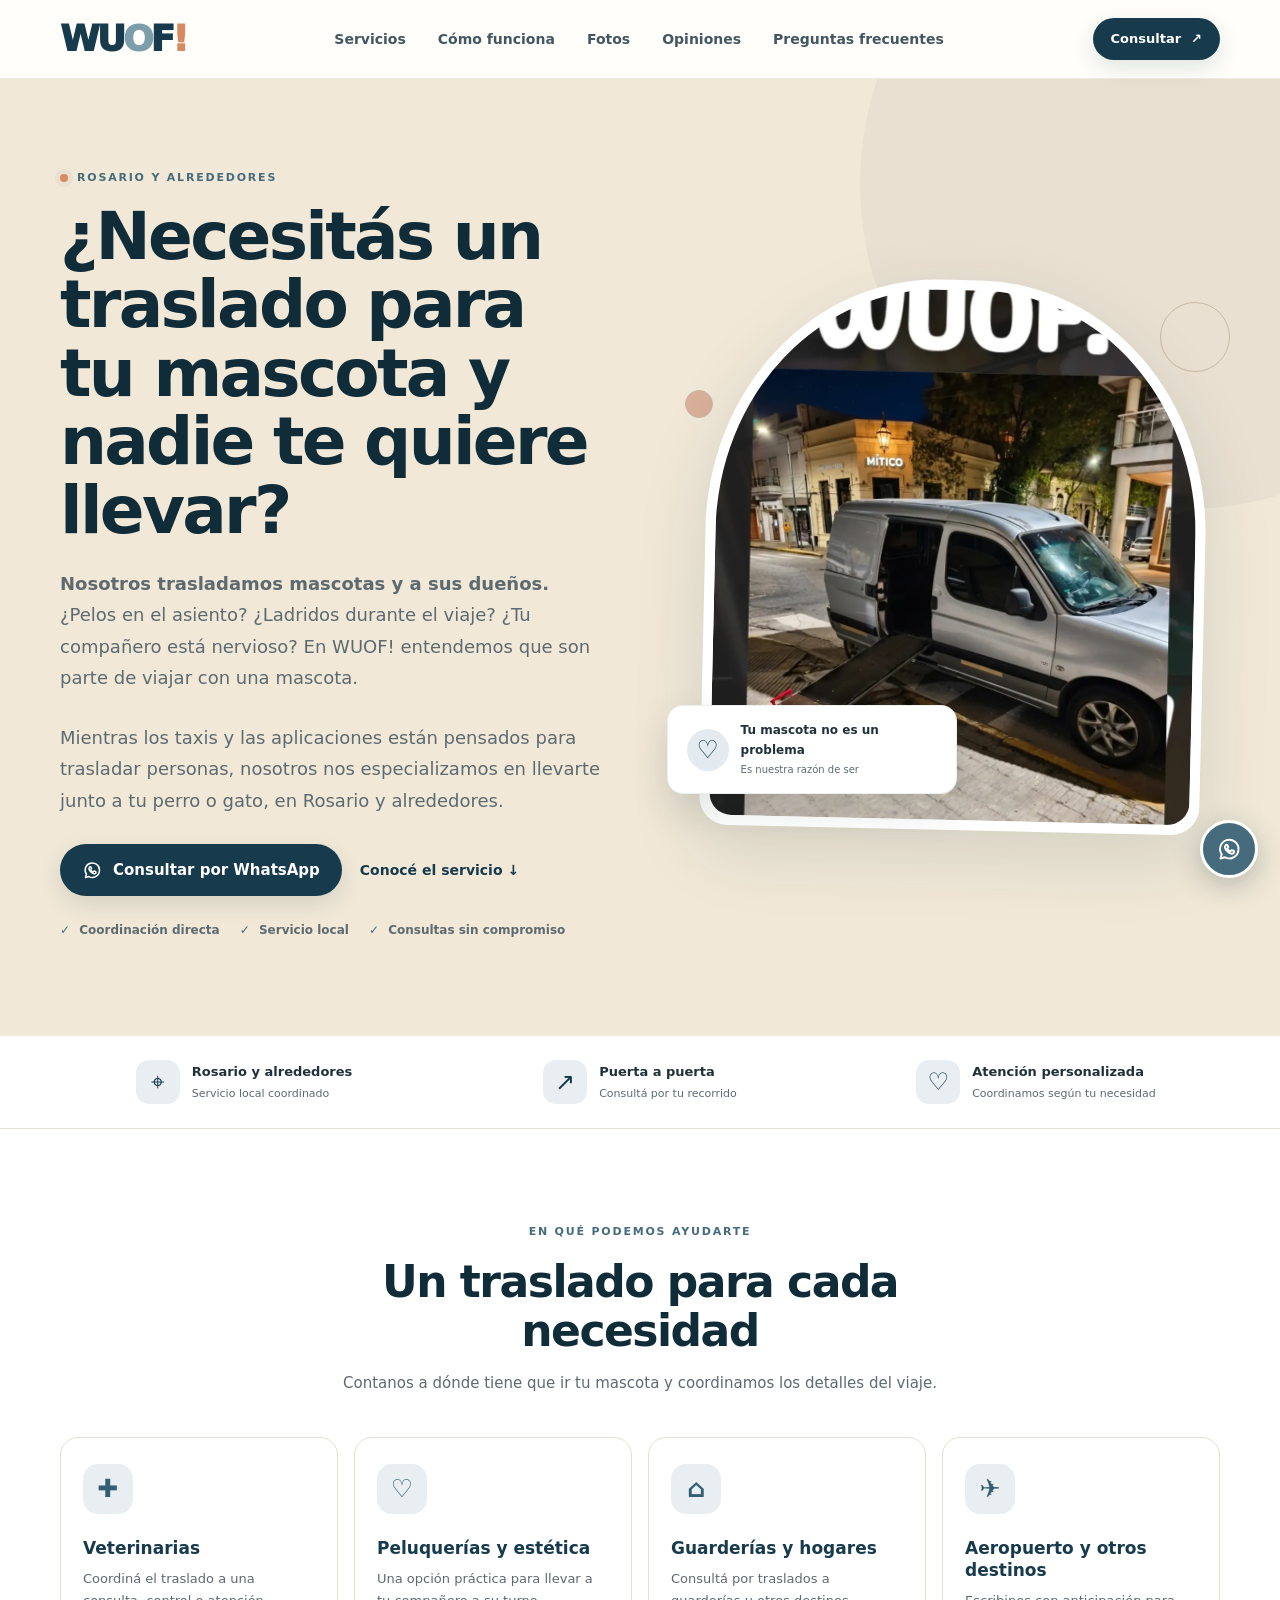
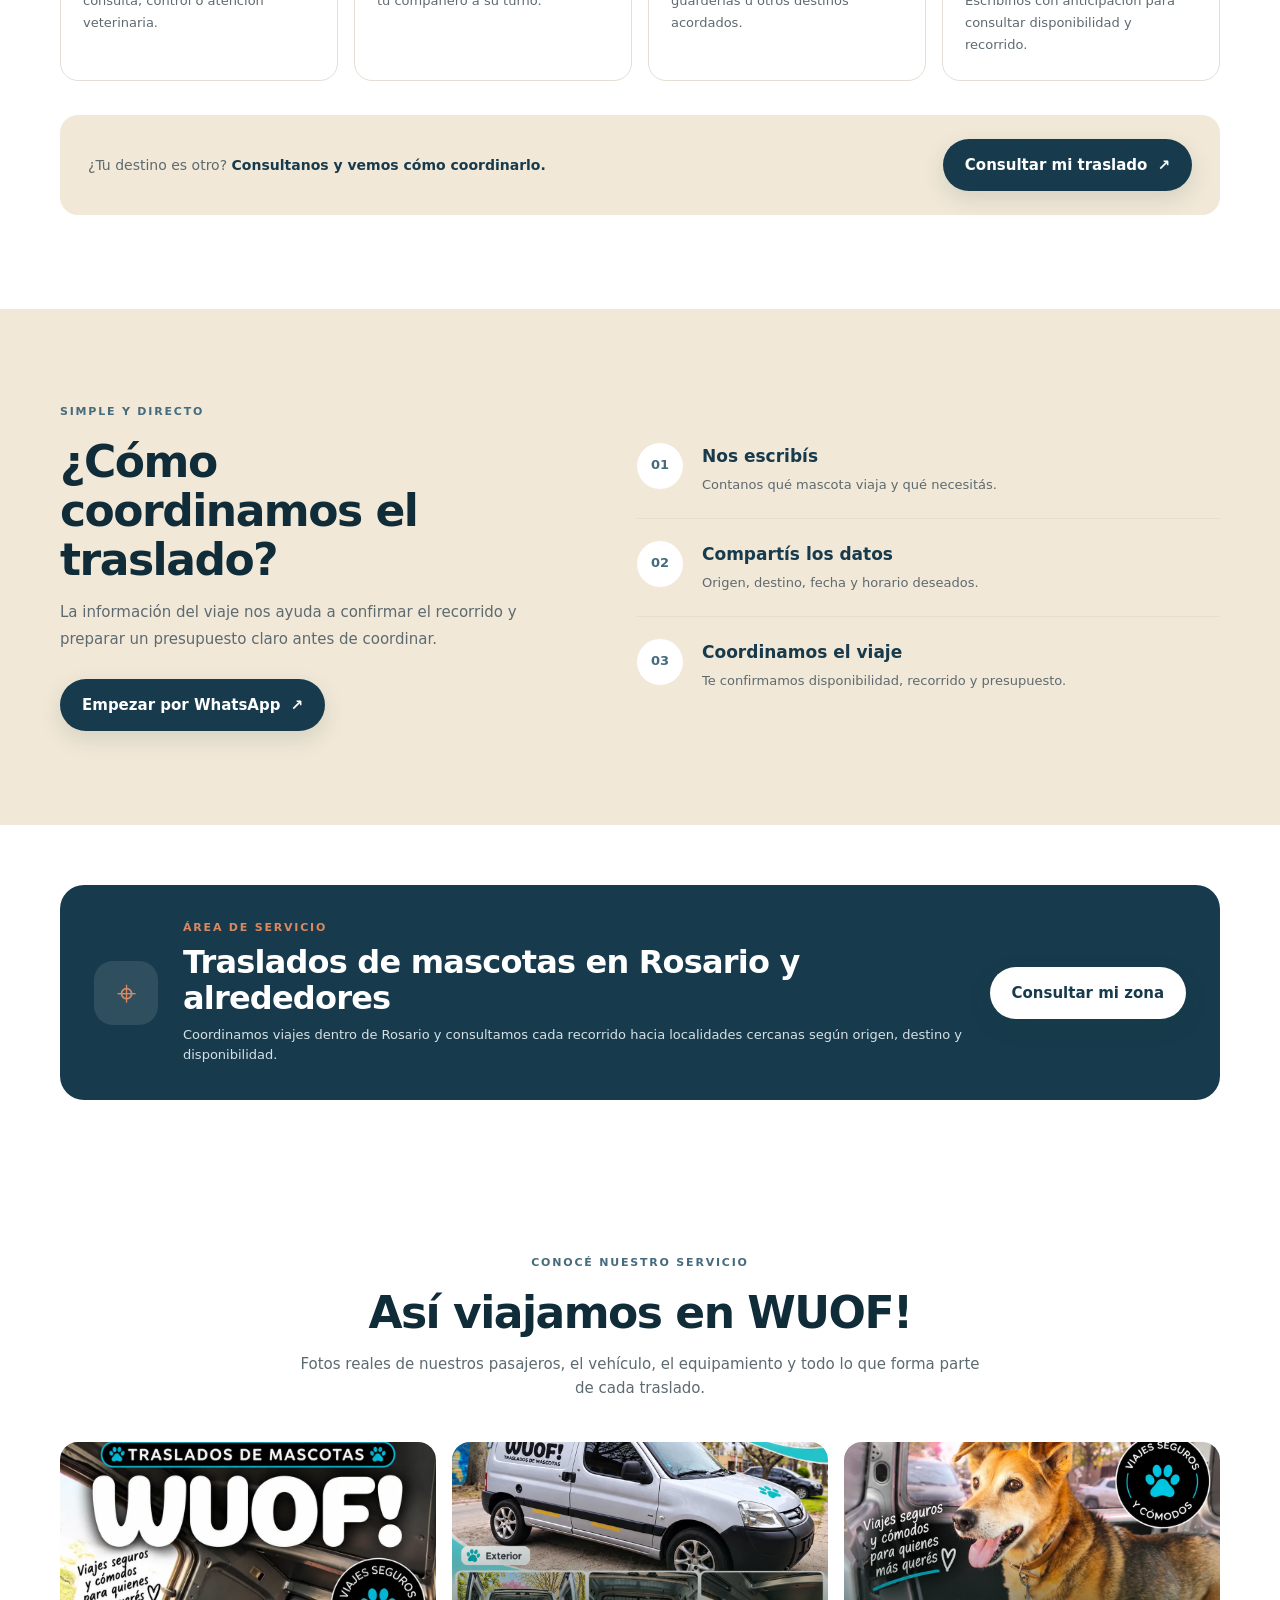
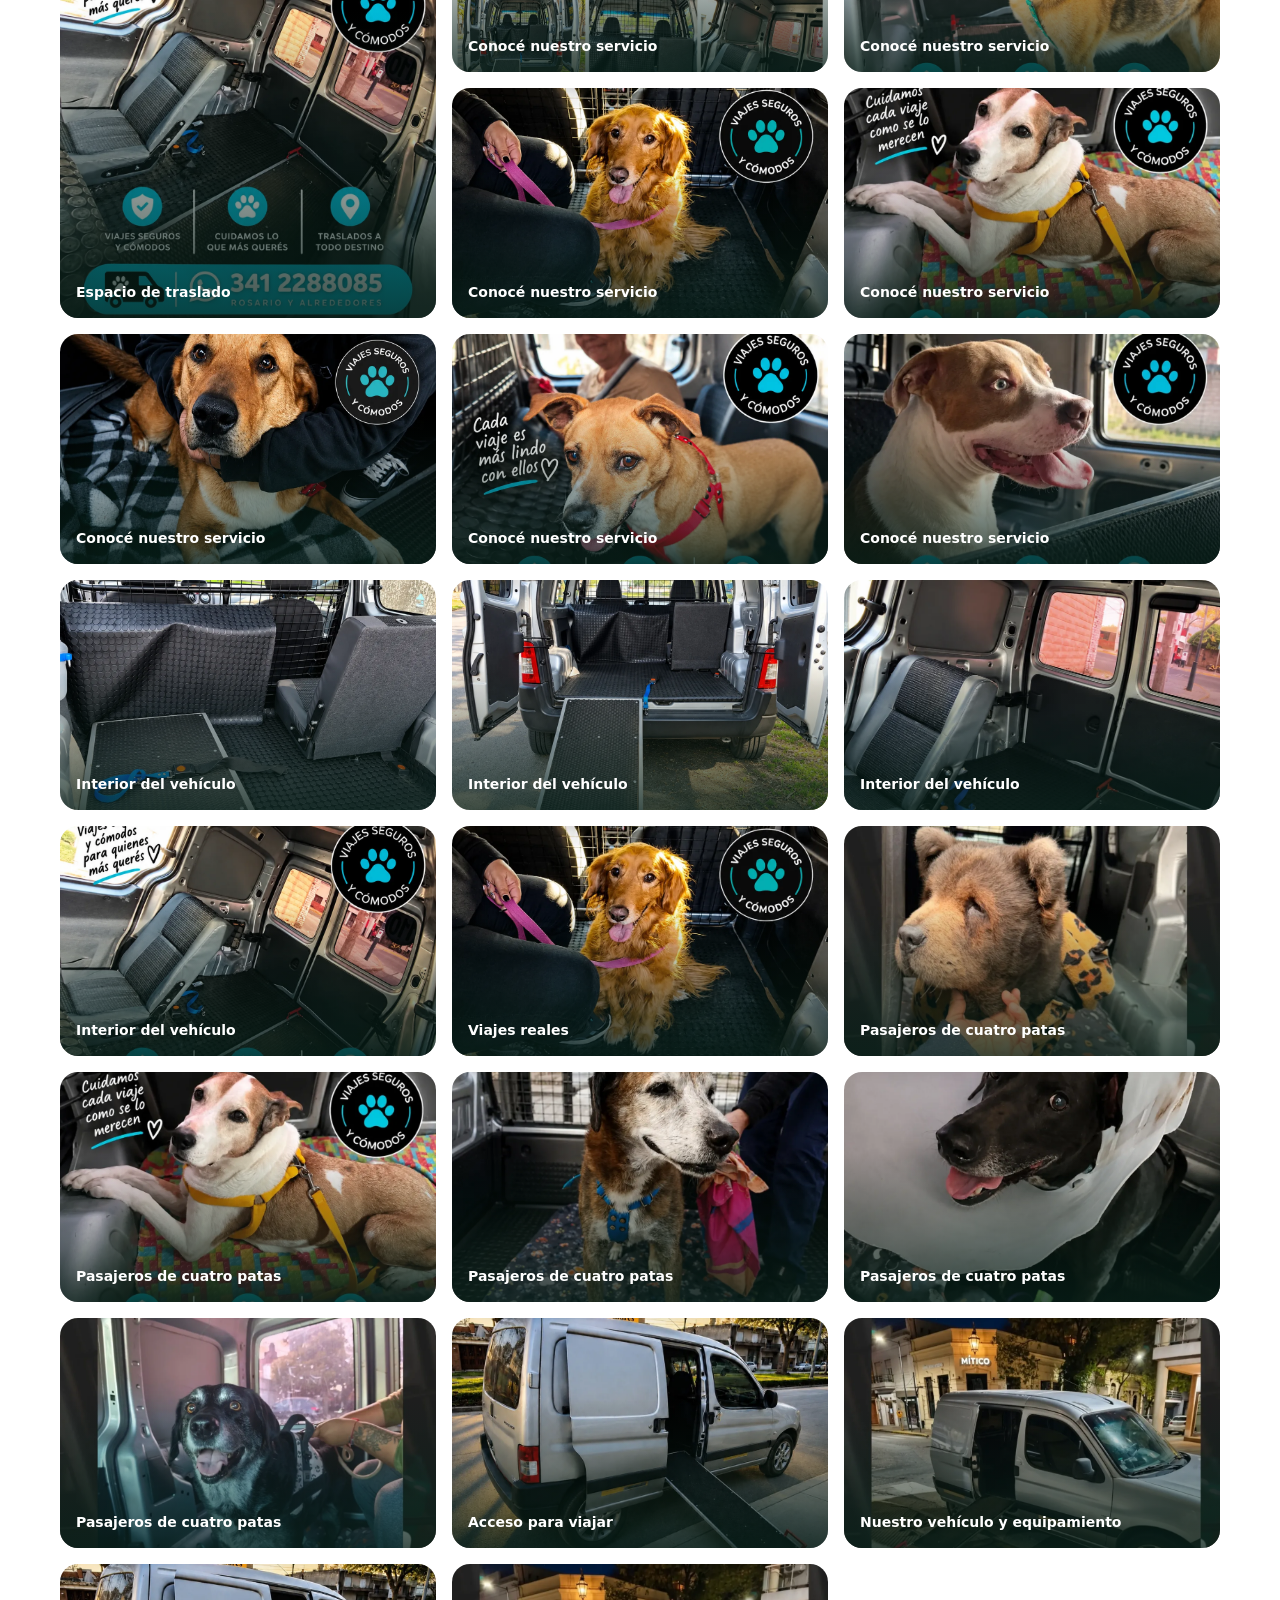
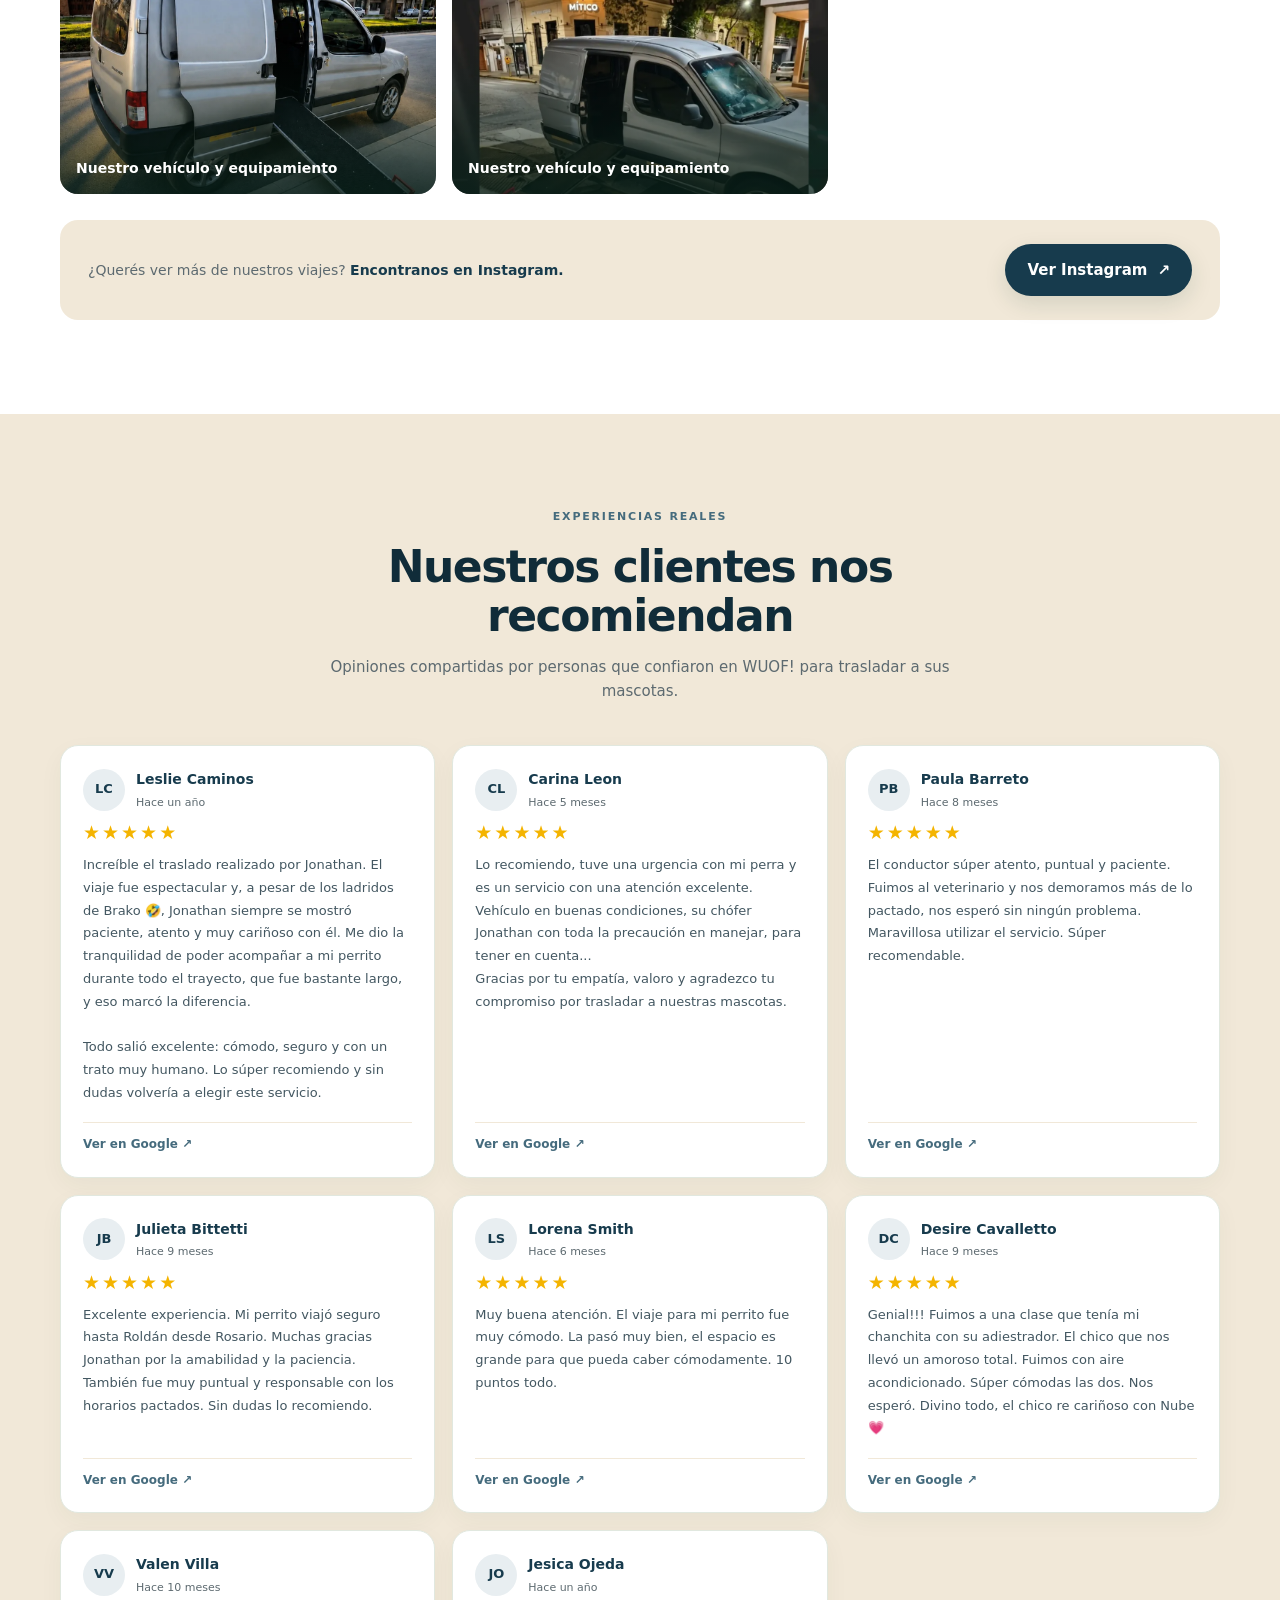
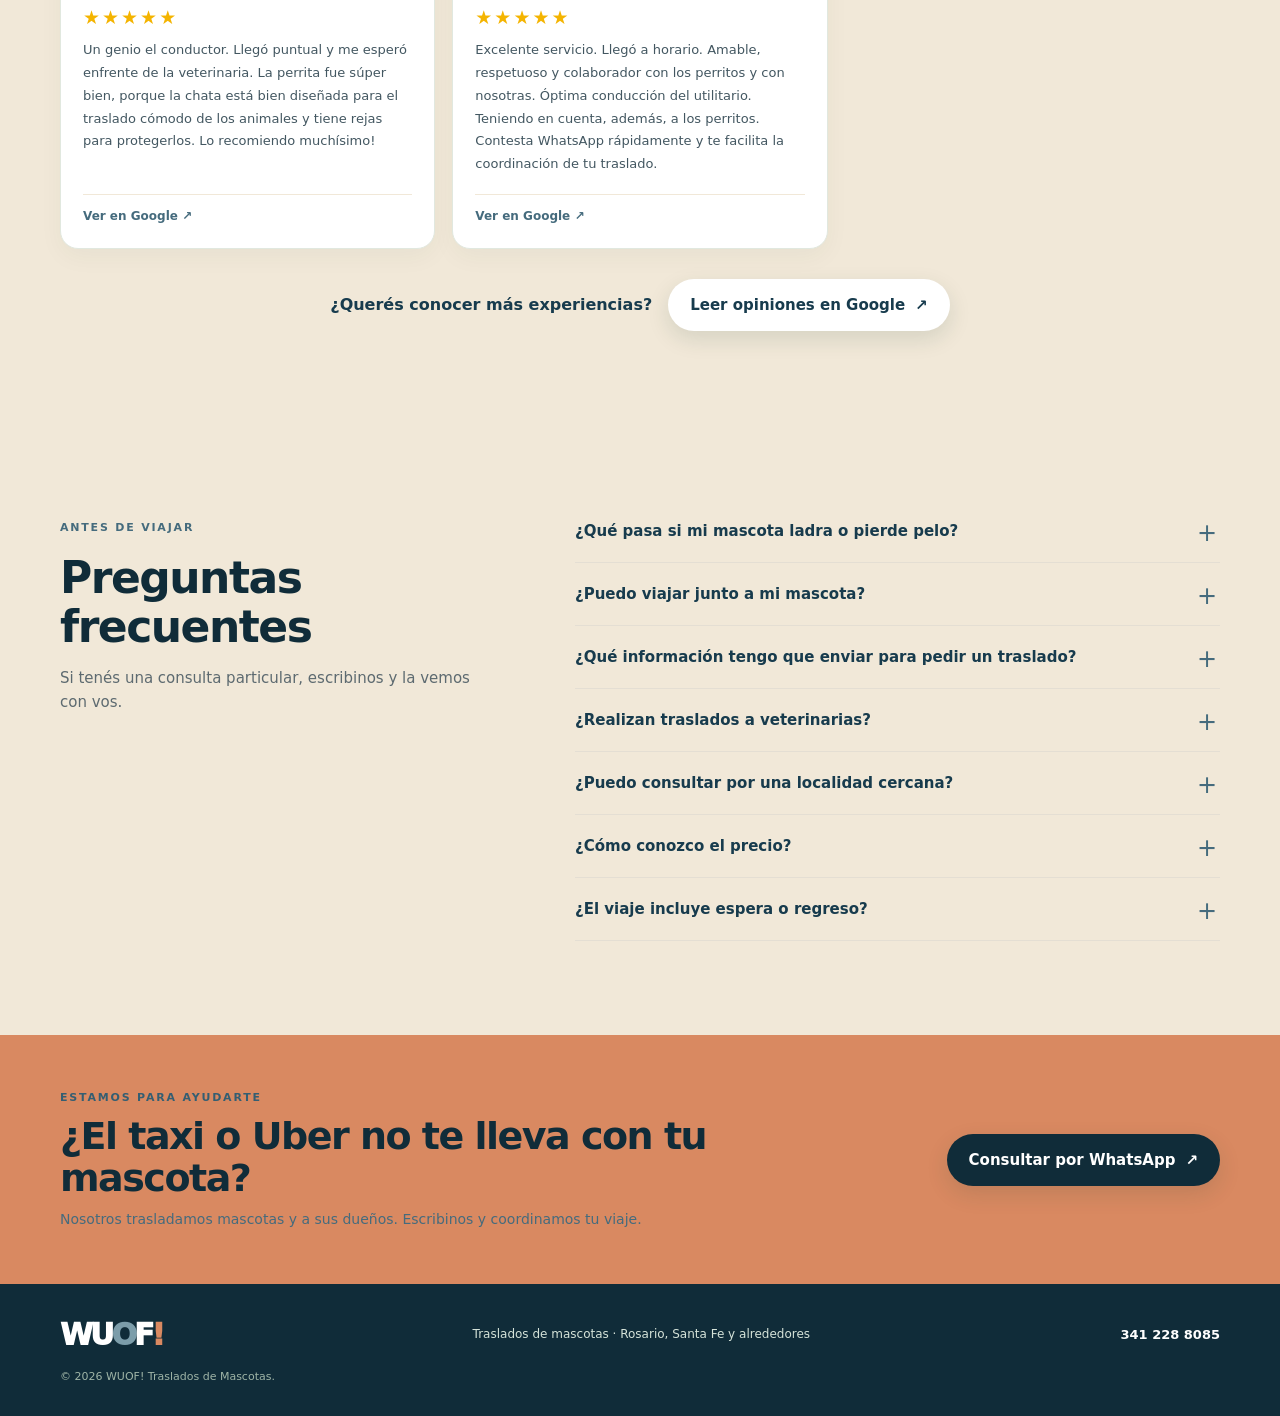
==== commit e5861f8a: "Add files via upload" ====
--- a/index.html
+++ b/index.html
@@ -105,24 +105,7 @@
       </div>
     </section>
 
-    <section class="section differentiator-section" id="por-que-wuof">
-      <div class="container differentiator-grid">
-        <div class="differentiator-copy">
-          <p class="eyebrow">Nuestra razón de ser</p>
-          <h2>Ellos llevan personas. Nosotros, mascotas y a sus dueños.</h2>
-          <p>Conseguir un vehículo que acepte animales no siempre es fácil. Los pelos, los ladridos o los nervios durante el viaje pueden convertirse en un inconveniente.</p>
-          <p>En WUOF! sabemos que tu compañero es parte de tu familia. Por eso ofrecemos un servicio especializado para que puedas trasladarte con él, sin tener que dejarlo en casa ni depender de que un conductor convencional acepte el viaje.</p>
-          <p class="differentiator-highlight">Tu mascota no es un problema. Es nuestra razón de ser.</p>
-          <a class="button" href="https://wa.me/543412288085?text=Hola%20WUOF%21%20Quiero%20consultar%20por%20un%20traslado%20de%20mascotas." onclick="return gtag_report_conversion(this.href)">Consultar mi traslado <span aria-hidden="true">↗</span></a>
-        </div>
-        <div class="differentiator-points">
-          <article><span aria-hidden="true">♡</span><div><h3>Viajás con tu compañero</h3><p>Tu perro o gato viaja junto a vos.</p></div></article>
-          <article><span aria-hidden="true">✦</span><div><h3>Entendemos a las mascotas</h3><p>Los pelos, ladridos y nervios pueden ser parte del viaje. Contanos si tiene alguna necesidad especial.</p></div></article>
-          <article><span aria-hidden="true">⌖</span><div><h3>Coordinación directa</h3><p>Nos escribís por WhatsApp y organizamos los detalles del traslado.</p></div></article>
-        </div>
-      </div>
-    </section>
-
+    
     <section class="section services-section" id="servicios">
       <div class="container">
         <div class="section-heading">
--- a/styles.css
+++ b/styles.css
@@ -208,14 +208,7 @@
 @media (max-width: 900px) { .reviews-grid { grid-template-columns: repeat(2, minmax(0, 1fr)); } .gallery-grid { grid-auto-rows: 200px; } }
 @media (max-width: 650px) { .gallery-grid { grid-template-columns: repeat(2, minmax(0, 1fr)); grid-auto-rows: 170px; gap: 10px; } .gallery-item-tall { grid-row: span 2; } .gallery-item span { left: 11px; bottom: 11px; font-size: 12px; } .reviews-grid { grid-template-columns: 1fr; gap: 12px; } .review-card { padding: 19px; } .reviews-footer { align-items: stretch; flex-direction: column; } .reviews-footer .button { width: 100%; } }
 
-/* Diferencial principal de WUOF!: servicio especializado para mascotas y sus personas. */
-.differentiator-section { background: #fff; }
-.differentiator-grid { display: grid; grid-template-columns: 1.08fr .92fr; align-items: center; gap: clamp(36px, 6vw, 78px); }
-.differentiator-copy > p:not(.eyebrow) { color: var(--muted); font-size: 15px; line-height: 1.85; }
-.differentiator-copy .differentiator-highlight { color: var(--forest); font-size: 18px; font-weight: 850; }
-.differentiator-points { display: grid; gap: 14px; padding: 26px; border-radius: 24px; background: var(--cream); }
 .differentiator-points article { display: flex; gap: 15px; align-items: flex-start; padding: 17px; border-radius: 15px; background: rgba(255,255,255,.8); }
 .differentiator-points article > span { display: grid; place-items: center; flex: 0 0 42px; width: 42px; height: 42px; border-radius: 13px; background: #E5D5C1; color: var(--forest); font-size: 24px; }
 .differentiator-points h3 { margin: 0 0 5px; color: var(--forest); font-size: 16px; }
 .differentiator-points p { margin: 0; color: var(--muted); font-size: 13px; line-height: 1.7; }
-@media (max-width: 760px) { .differentiator-grid { grid-template-columns: 1fr; } .differentiator-points { padding: 14px; } }
